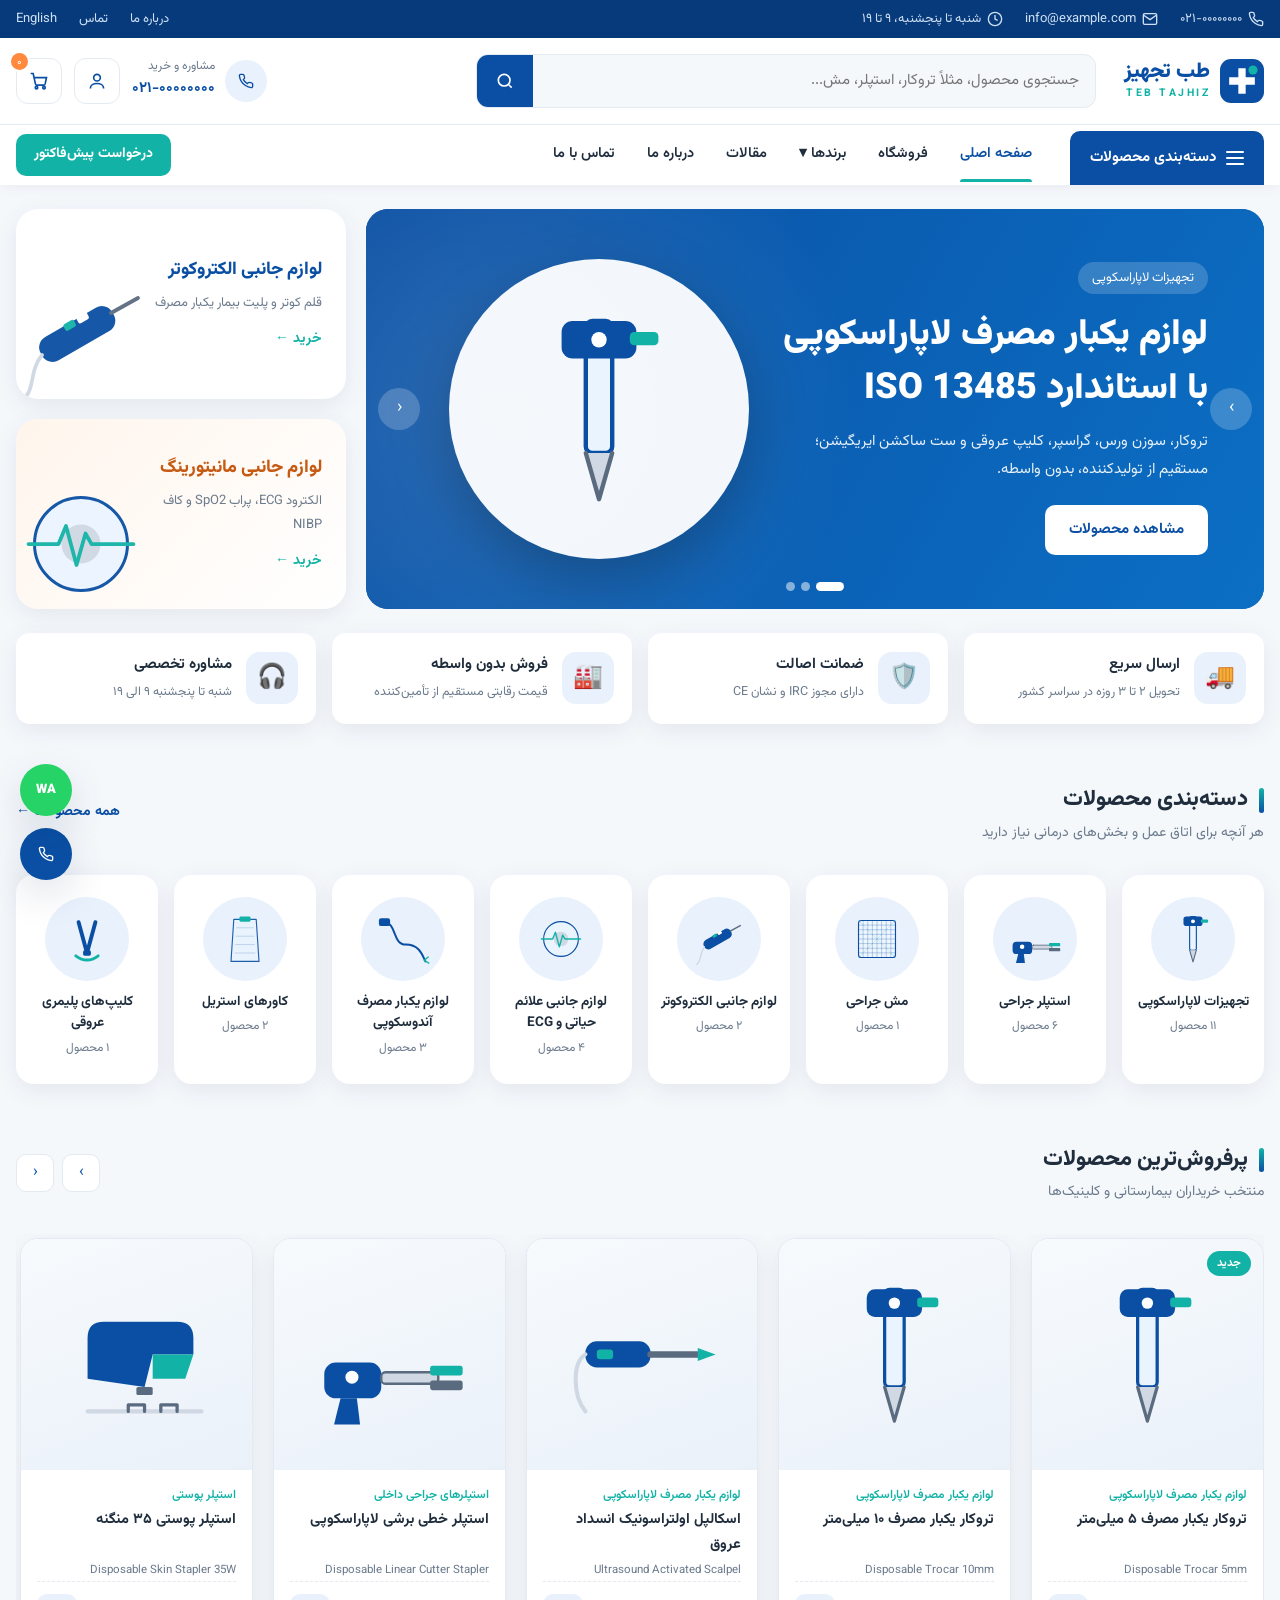
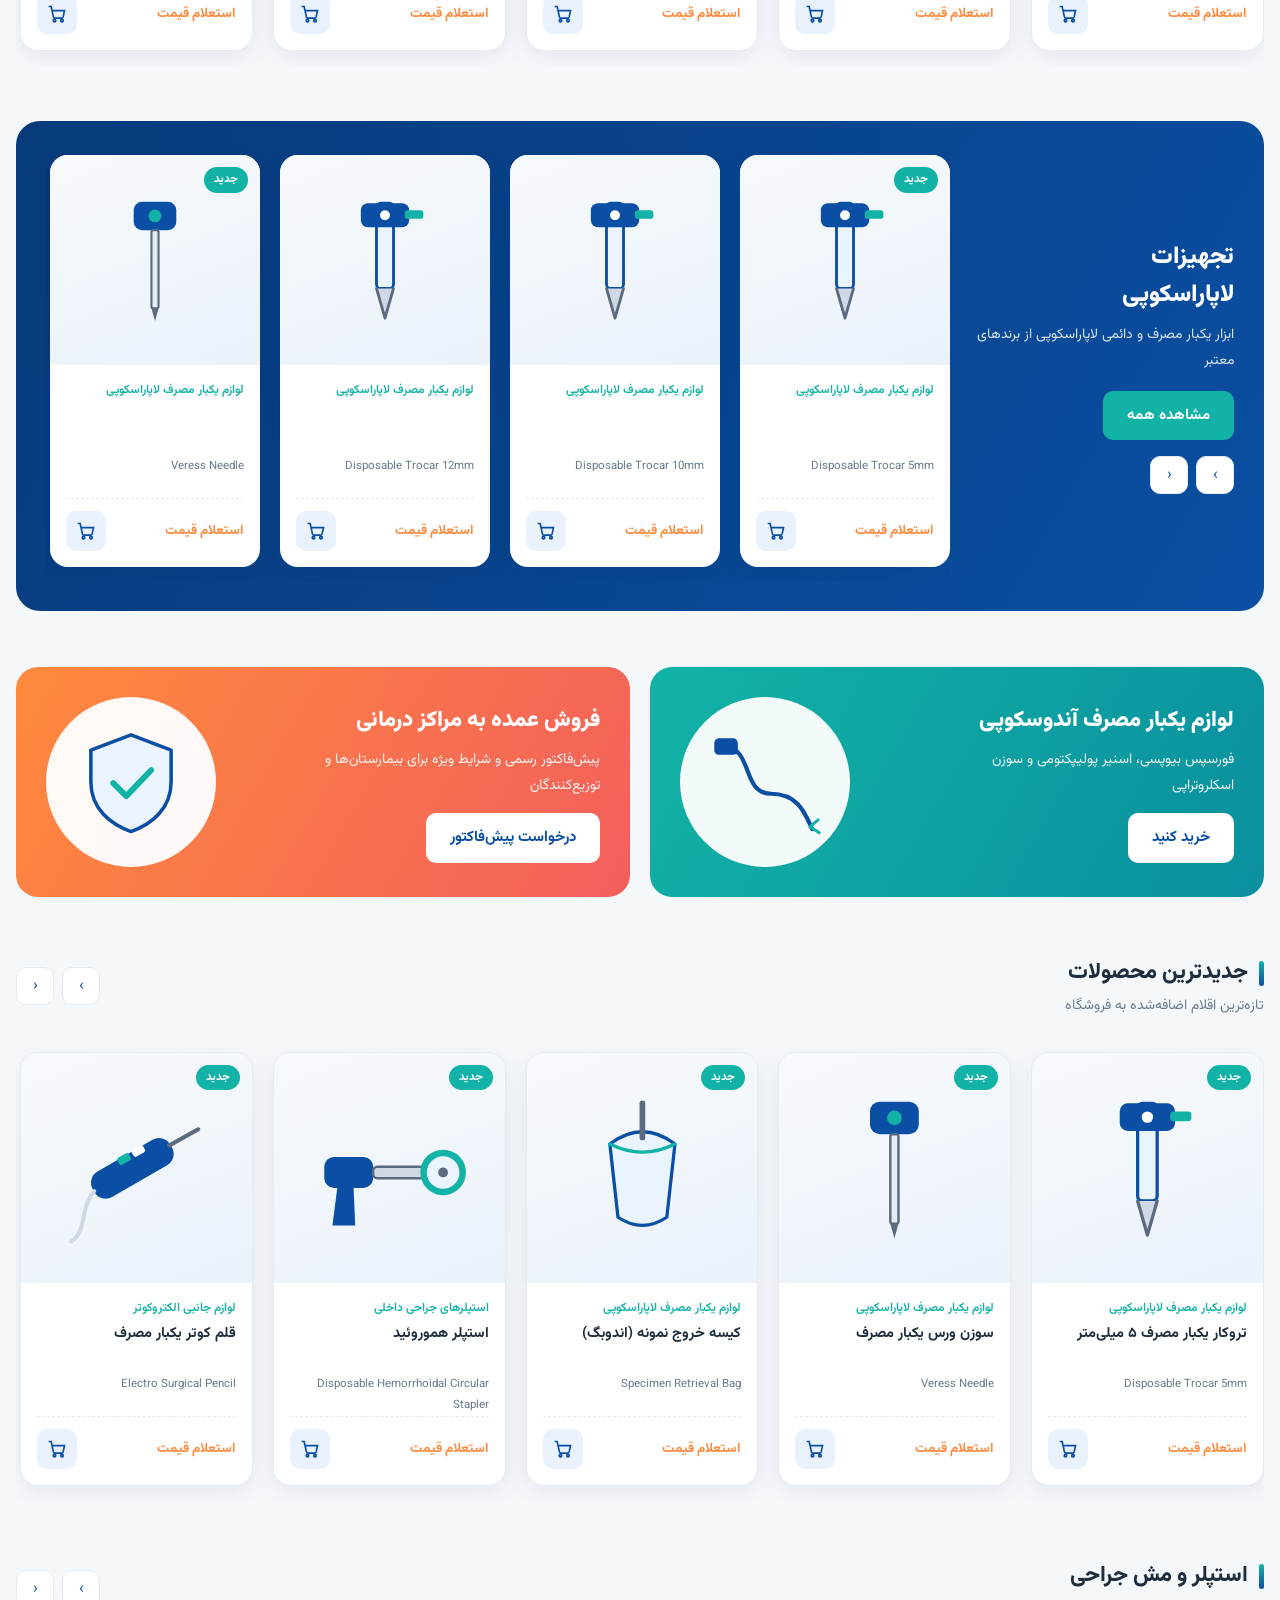
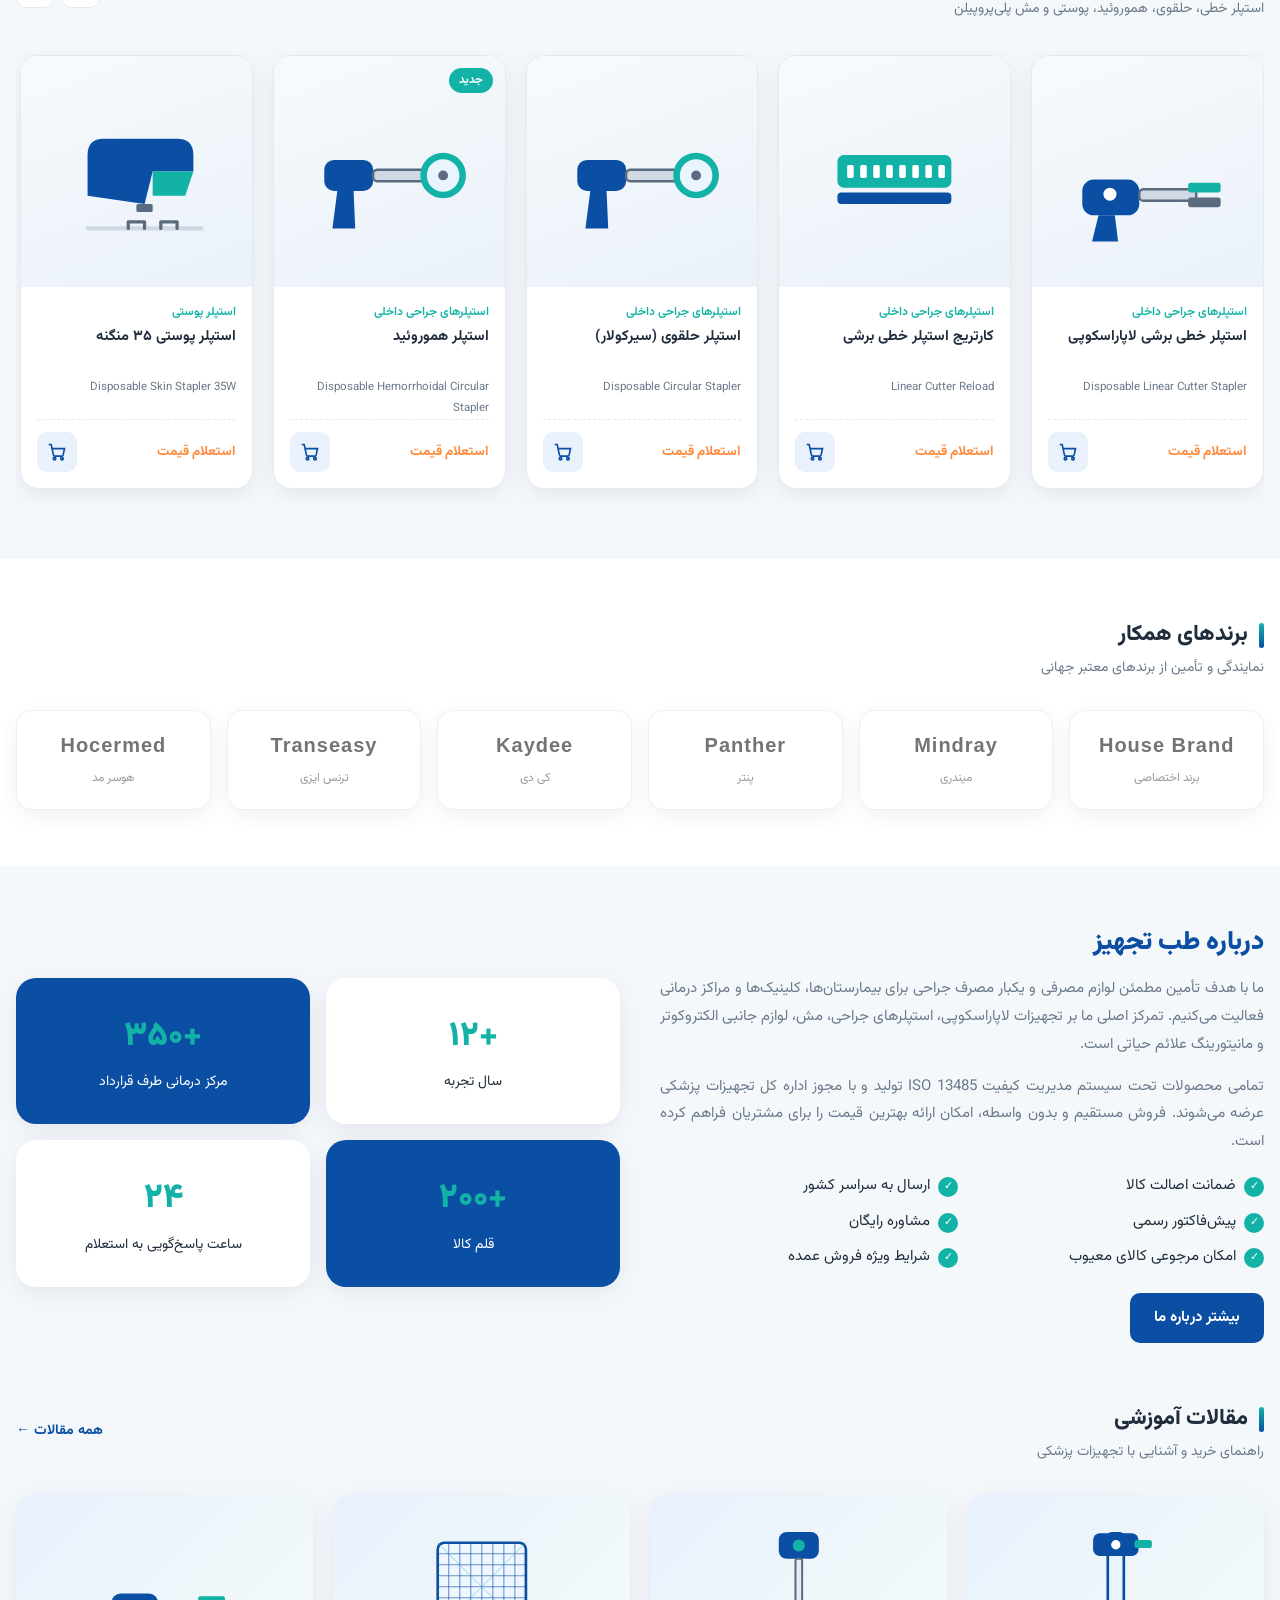
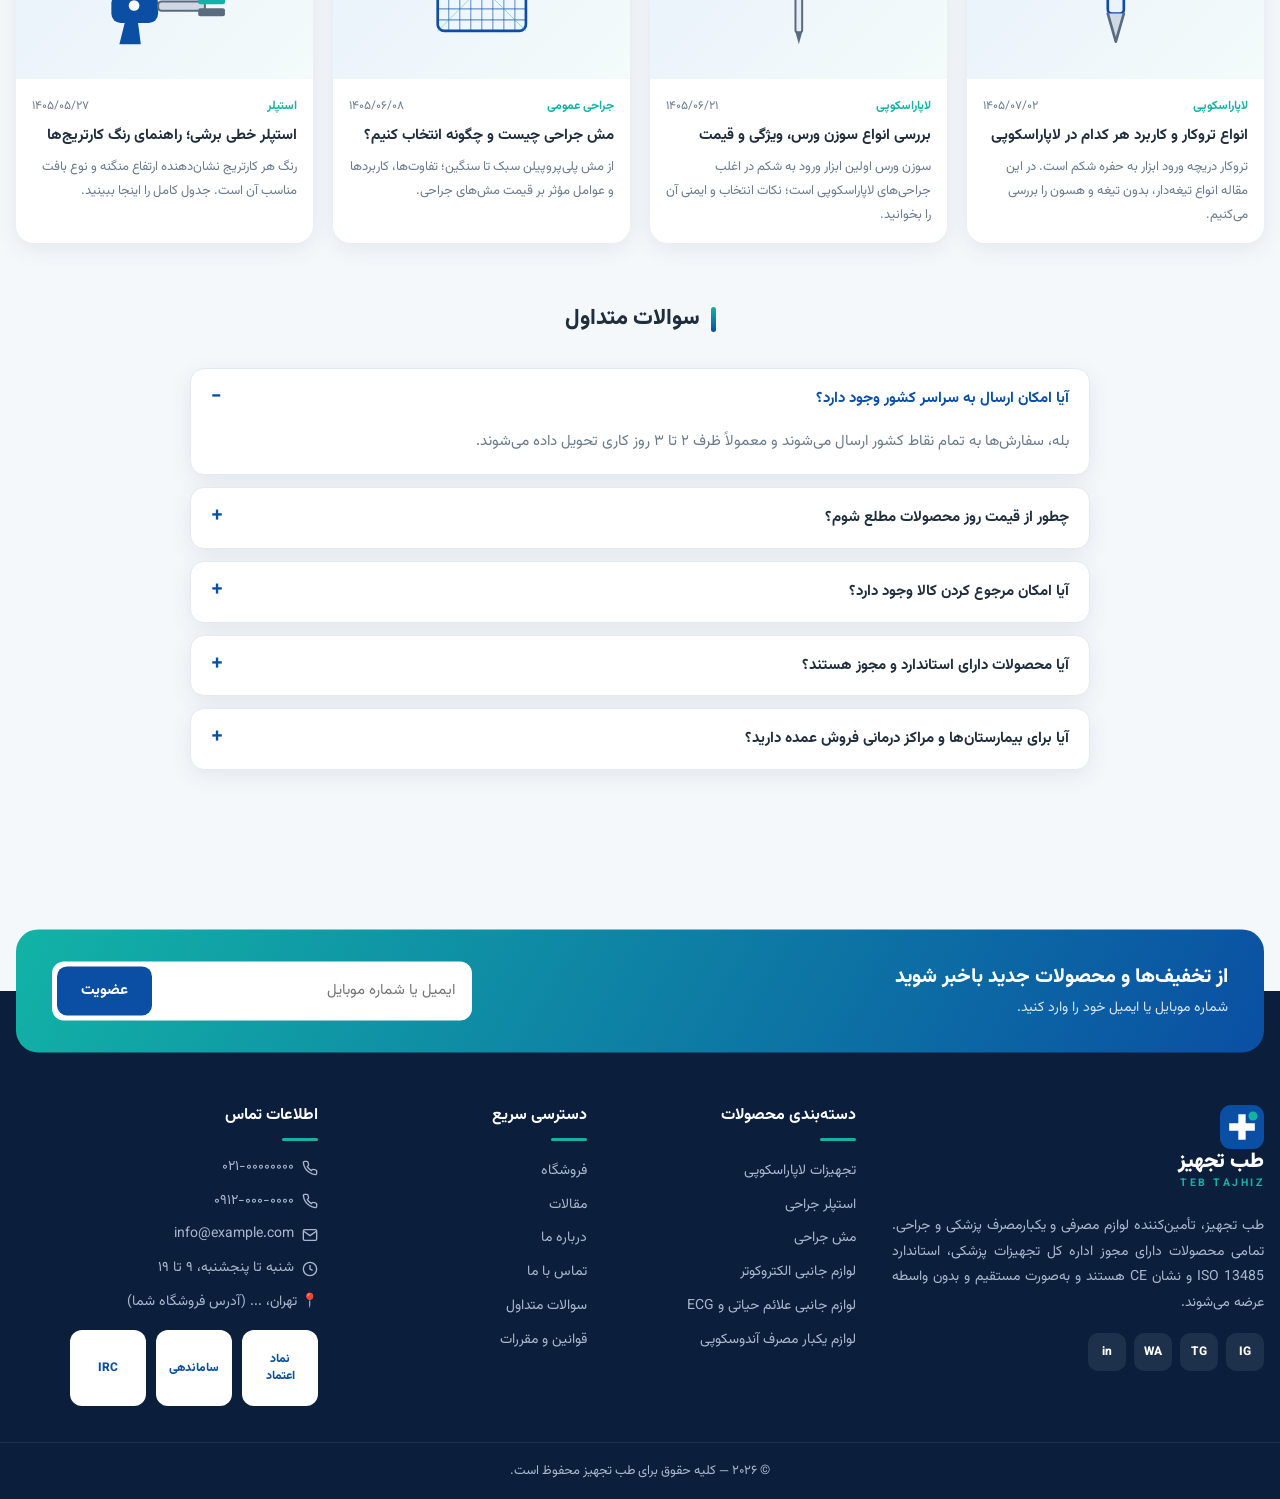
==== medical-shop/index.html @ 53693851 "Add static medical consumables shop site (RTL, Persian) with zip export Co-Authored-By: Claude Opus " ====
<!doctype html>
<html lang="fa" dir="rtl">
<head>
<meta charset="utf-8">
<meta name="viewport" content="width=device-width, initial-scale=1">
<title>{name} | فروش لوازم مصرفی و یکبار مصرف پزشکی</title>
<meta name="description" content="فروش لوازم مصرفی و یکبار مصرف پزشکی، تجهیزات لاپاراسکوپی، استپلر جراحی، مش و لوازم جانبی الکتروکوتر">
<link rel="preconnect" href="https://fonts.googleapis.com"><link rel="preconnect" href="https://fonts.gstatic.com" crossorigin>
<link href="https://fonts.googleapis.com/css2?family=Vazirmatn:wght@300;400;600;700;800;900&display=swap" rel="stylesheet">
<link rel="stylesheet" href="assets/css/style.css">
<script src="data/site.js"></script><script src="data/products.js"></script>
<script src="assets/js/icons.js"></script><script src="assets/js/app.js"></script>
</head>
<body>
<div id="site-header"></div>
<main>
<!-- Hero -->
<section class="hero"><div class="container">
  <div class="hero-grid">
    <div class="slider">
      <div class="slide s1"><div><span class="tag">تجهیزات لاپاراسکوپی</span><h2>لوازم یکبار مصرف لاپاراسکوپی<br>با استاندارد ISO 13485</h2><p>تروکار، سوزن ورس، گراسپر، کلیپ عروقی و ست ساکشن ایریگیشن؛ مستقیم از تولیدکننده، بدون واسطه.</p><a class="btn white" href="shop.html?cat=laparoscopy">مشاهده محصولات</a></div><div class="slide-art" data-icon="trocar"></div></div>
      <div class="slide s2"><div><span class="tag">استپلرهای جراحی</span><h2>انواع استپلر خطی برشی،<br>حلقوی، هموروئید و پوستی</h2><p>کارتریج در تمام رنگ‌ها و ارتفاع منگنه، با ضمانت اصالت کالا و ارسال سریع.</p><a class="btn white" href="shop.html?cat=stapler">خرید استپلر</a></div><div class="slide-art" data-icon="stapler"></div></div>
      <div class="slide s3"><div><span class="tag">مش جراحی</span><h2>مش پلی‌پروپیلن جهت<br>ترمیم انواع فتق</h2><p>مش مونوفیلامان ماکروپور در سایزهای متنوع؛ برای بیمارستان‌ها شرایط فروش ویژه داریم.</p><a class="btn white" href="shop.html?cat=mesh">مشاهده مش‌ها</a></div><div class="slide-art" data-icon="mesh"></div></div>
      <button class="s-prev" aria-label="قبلی">›</button><button class="s-next" aria-label="بعدی">‹</button><div class="dots"></div>
    </div>
    <div class="hero-side">
      <a class="mini-banner" href="shop.html?cat=electrocautery"><h3>لوازم جانبی الکتروکوتر</h3><p>قلم کوتر و پلیت بیمار یکبار مصرف</p><span class="lnk">خرید ←</span><span class="art" data-icon="pencil"></span></a>
      <a class="mini-banner b2" href="shop.html?cat=monitoring"><h3>لوازم جانبی مانیتورینگ</h3><p>الکترود ECG، پراب SpO2 و کاف NIBP</p><span class="lnk">خرید ←</span><span class="art" data-icon="ecg"></span></a>
    </div>
  </div>
  <div class="features">
    <div class="feat"><span class="fi">🚚</span><div><b>ارسال سریع</b><span>تحویل ۲ تا ۳ روزه در سراسر کشور</span></div></div>
    <div class="feat"><span class="fi">🛡️</span><div><b>ضمانت اصالت</b><span>دارای مجوز IRC و نشان CE</span></div></div>
    <div class="feat"><span class="fi">🏭</span><div><b>فروش بدون واسطه</b><span>قیمت رقابتی مستقیم از تأمین‌کننده</span></div></div>
    <div class="feat"><span class="fi">🎧</span><div><b>مشاوره تخصصی</b><span>شنبه تا پنجشنبه ۹ الی ۱۹</span></div></div>
  </div>
</div></section>

<!-- Categories -->
<section class="sec"><div class="container">
  <div class="sec-head"><div><h2>دسته‌بندی محصولات</h2><p>هر آنچه برای اتاق عمل و بخش‌های درمانی نیاز دارید</p></div><a class="more" href="shop.html">همه محصولات ←</a></div>
  <div class="cats" id="cats"></div>
</div></section>

<!-- Best sellers carousel -->
<section class="sec" style="padding-top:0"><div class="container carousel">
  <div class="sec-head"><div><h2>پرفروش‌ترین محصولات</h2><p>منتخب خریداران بیمارستانی و کلینیک‌ها</p></div><div class="c-nav"><button class="c-prev">›</button><button class="c-next">‹</button></div></div>
  <div class="track" id="best"></div>
</div></section>

<!-- Laparoscopy band -->
<section class="sec" style="padding-top:0"><div class="container">
  <div class="band carousel">
    <div class="band-intro"><h2>تجهیزات<br>لاپاراسکوپی</h2><p>ابزار یکبار مصرف و دائمی لاپاراسکوپی از برندهای معتبر</p><a class="btn accent" href="shop.html?cat=laparoscopy">مشاهده همه</a>
      <div class="c-nav" style="margin-top:16px"><button class="c-prev">›</button><button class="c-next">‹</button></div></div>
    <div class="track" id="lap"></div>
  </div>
</div></section>

<!-- Wide banners -->
<section class="sec" style="padding-top:0"><div class="container banners">
  <a class="wide w1" href="shop.html?cat=endoscopy"><div><h3>لوازم یکبار مصرف آندوسکوپی</h3><p>فورسپس بیوپسی، اسنیر پولیپکتومی و سوزن اسکلروتراپی</p><span class="btn white">خرید کنید</span></div><span class="art" data-icon="endo"></span></a>
  <a class="wide w2" href="contact.html"><div><h3>فروش عمده به مراکز درمانی</h3><p>پیش‌فاکتور رسمی و شرایط ویژه برای بیمارستان‌ها و توزیع‌کنندگان</p><span class="btn white">درخواست پیش‌فاکتور</span></div><span class="art" data-icon="shield"></span></a>
</div></section>

<!-- New products -->
<section class="sec" style="padding-top:0"><div class="container carousel">
  <div class="sec-head"><div><h2>جدیدترین محصولات</h2><p>تازه‌ترین اقلام اضافه‌شده به فروشگاه</p></div><div class="c-nav"><button class="c-prev">›</button><button class="c-next">‹</button></div></div>
  <div class="track" id="new"></div>
</div></section>

<!-- Stapler + mesh -->
<section class="sec" style="padding-top:0"><div class="container carousel">
  <div class="sec-head"><div><h2>استپلر و مش جراحی</h2><p>استپلر خطی، حلقوی، هموروئید، پوستی و مش پلی‌پروپیلن</p></div><div class="c-nav"><button class="c-prev">›</button><button class="c-next">‹</button></div></div>
  <div class="track" id="stap"></div>
</div></section>

<!-- Brands -->
<section class="sec" style="background:#fff"><div class="container">
  <div class="sec-head"><div><h2>برندهای همکار</h2><p>نمایندگی و تأمین از برندهای معتبر جهانی</p></div></div>
  <div class="brands" id="brands"></div>
</div></section>

<!-- About -->
<section class="sec"><div class="container about-sec">
  <div>
    <h2 id="about-title"></h2>
    <p>ما با هدف تأمین مطمئن لوازم مصرفی و یکبار مصرف جراحی برای بیمارستان‌ها، کلینیک‌ها و مراکز درمانی فعالیت می‌کنیم. تمرکز اصلی ما بر تجهیزات لاپاراسکوپی، استپلرهای جراحی، مش، لوازم جانبی الکتروکوتر و مانیتورینگ علائم حیاتی است.</p>
    <p>تمامی محصولات تحت سیستم مدیریت کیفیت ISO 13485 تولید و با مجوز اداره کل تجهیزات پزشکی عرضه می‌شوند. فروش مستقیم و بدون واسطه، امکان ارائه بهترین قیمت را برای مشتریان فراهم کرده است.</p>
    <ul class="checks"><li>ضمانت اصالت کالا</li><li>ارسال به سراسر کشور</li><li>پیش‌فاکتور رسمی</li><li>مشاوره رایگان</li><li>امکان مرجوعی کالای معیوب</li><li>شرایط ویژه فروش عمده</li></ul>
    <a class="btn" href="about.html">بیشتر درباره ما</a>
  </div>
  <div class="stats">
    <div class="stat"><b>+۱۲</b><span>سال تجربه</span></div>
    <div class="stat"><b>+۳۵۰</b><span>مرکز درمانی طرف قرارداد</span></div>
    <div class="stat"><b>+۲۰۰</b><span>قلم کالا</span></div>
    <div class="stat"><b>۲۴</b><span>ساعت پاسخ‌گویی به استعلام</span></div>
  </div>
</div></section>

<!-- Blog -->
<section class="sec" style="padding-top:0"><div class="container">
  <div class="sec-head"><div><h2>مقالات آموزشی</h2><p>راهنمای خرید و آشنایی با تجهیزات پزشکی</p></div><a class="more" href="blog.html">همه مقالات ←</a></div>
  <div class="posts" id="posts"></div>
</div></section>

<!-- FAQ -->
<section class="sec" id="faq" style="padding-top:0"><div class="container">
  <div class="sec-head" style="justify-content:center"><h2>سوالات متداول</h2></div>
  <div class="faq" id="faq-list"></div>
</div></section>
</main>
<div id="site-footer"></div>
<script>
  $$("[data-icon]").forEach(el => el.innerHTML = icon(el.dataset.icon));
  $("#cats").innerHTML = CATEGORIES.map(c => `<a class="cat" href="shop.html?cat=${c.id}"><div class="ci">${icon(c.icon)}</div><b>${c.title}</b><small>${fa(PRODUCTS.filter(p => p.parent === c.id).length)} محصول</small></a>`).join("");
  $("#best").innerHTML = PRODUCTS.filter(p => p.best).map(card).join("");
  $("#lap").innerHTML = PRODUCTS.filter(p => p.parent === "laparoscopy").map(card).join("");
  $("#new").innerHTML = PRODUCTS.filter(p => p.isNew).concat(PRODUCTS.slice(-4)).map(card).join("");
  $("#stap").innerHTML = PRODUCTS.filter(p => p.parent === "stapler" || p.parent === "mesh").map(card).join("");
  $("#brands").innerHTML = BRANDS.map(b => `<a class="brand" href="shop.html?brand=${b.id}"><div><b>${b.en}</b><small>${b.title}</small></div></a>`).join("");
  $("#posts").innerHTML = POSTS.map(p => `<a class="post" href="blog.html#post-${p.id}"><div class="pi">${icon(p.icon)}</div><div class="post-b"><div class="meta"><span>${p.cat}</span><span>${p.date}</span></div><h3>${p.title}</h3><p>${p.excerpt}</p></div></a>`).join("");
  $("#faq-list").innerHTML = FAQ.map((f, i) => `<details ${i ? "" : "open"}><summary>${f.q}</summary><p>${f.a}</p></details>`).join("");
  $("#about-title").textContent = `درباره ${SITE.name}`;
</script>
</body>
</html>
---- medical-shop/assets/css/style.css ----
/* ======================  رنگ‌ها و متغیرها — برای تغییر تم فقط اینجا را عوض کنید  ====================== */
:root{
  --primary:#0a4fa3;        /* آبی پزشکی */
  --primary-dark:#073a7a;
  --primary-light:#e8f1fc;
  --accent:#12b3a6;         /* فیروزه‌ای */
  --accent-dark:#0d8f85;
  --orange:#ff8a3d;
  --text:#1f2d3d;
  --muted:#6b7a8c;
  --line:#e4eaf1;
  --bg:#f5f8fb;
  --white:#fff;
  --radius:14px;
  --shadow:0 6px 24px rgba(16,42,82,.08);
  --shadow-lg:0 14px 40px rgba(16,42,82,.14);
  --font:"Vazirmatn",Tahoma,sans-serif;
}
*{box-sizing:border-box;margin:0;padding:0}
html{scroll-behavior:smooth}
body{font-family:var(--font);color:var(--text);background:var(--bg);direction:rtl;line-height:1.85;font-size:15px;overflow-x:hidden}
a{color:inherit;text-decoration:none;transition:.2s}
img,svg{max-width:100%;display:block}
button,input,select,textarea{font:inherit;color:inherit}
.container{width:min(1280px,100% - 32px);margin-inline:auto}
.btn{display:inline-flex;align-items:center;gap:8px;background:var(--primary);color:#fff;border:0;border-radius:10px;padding:11px 24px;font-weight:700;cursor:pointer;transition:.2s}
.btn:hover{background:var(--primary-dark);transform:translateY(-1px)}
.btn.accent{background:var(--accent)}.btn.accent:hover{background:var(--accent-dark)}
.btn.ghost{background:transparent;border:2px solid currentColor;color:var(--primary)}
.btn.white{background:#fff;color:var(--primary)}
.sec{padding:56px 0}
.sec-head{display:flex;align-items:center;justify-content:space-between;gap:16px;margin-bottom:28px}
.sec-head h2{font-size:22px;font-weight:800;position:relative;padding-right:16px}
.sec-head h2:before{content:"";position:absolute;right:0;top:8px;bottom:8px;width:5px;border-radius:4px;background:linear-gradient(var(--accent),var(--primary))}
.sec-head p{color:var(--muted);font-size:14px}
.sec-head .more{color:var(--primary);font-weight:700;font-size:14px;white-space:nowrap}

/* ---------- Topbar ---------- */
.topbar{background:var(--primary-dark);color:#cfe0f5;font-size:13px}
.topbar .container{display:flex;justify-content:space-between;align-items:center;min-height:38px;gap:12px}
.tb-info,.tb-links{display:flex;gap:22px;align-items:center}
.tb-info span{display:flex;align-items:center;gap:6px}
.tb-links a:hover{color:#fff}

/* ---------- Header ---------- */
.site-header{background:#fff;position:sticky;top:0;z-index:50;box-shadow:0 2px 12px rgba(16,42,82,.06)}
.hdr{display:flex;align-items:center;gap:28px;padding:16px 0}
.logo{display:flex;align-items:center;gap:10px;flex-shrink:0}
.logo b{display:block;font-size:21px;font-weight:900;color:var(--primary);line-height:1.2}
.logo small{display:block;font-size:10.5px;letter-spacing:2.5px;color:var(--accent);font-weight:700;direction:ltr;text-align:right}
.logo.light b{color:#fff}
.search{flex:1;display:flex;background:var(--bg);border:1.5px solid var(--line);border-radius:12px;overflow:hidden;max-width:620px;transition:.2s}
.search:focus-within{border-color:var(--primary);background:#fff}
.search input{flex:1;border:0;background:none;padding:12px 16px;outline:0;min-width:0}
.search button{border:0;background:var(--primary);color:#fff;padding:0 18px;cursor:pointer}
.hdr-actions{display:flex;align-items:center;gap:12px;margin-right:auto}
.hdr-call{display:flex;align-items:center;gap:10px}
.hdr-call .ic{width:42px;height:42px;border-radius:50%;display:grid;place-items:center;background:var(--primary-light);color:var(--primary)}
.hdr-call small{display:block;color:var(--muted);font-size:12px;line-height:1.3}
.hdr-call b{display:block;direction:ltr;text-align:right;color:var(--primary);font-size:15px}
.hdr-btn{position:relative;width:46px;height:46px;border:1.5px solid var(--line);border-radius:12px;display:grid;place-items:center;color:var(--primary)}
.hdr-btn:hover{border-color:var(--primary);background:var(--primary-light)}
.cart-count{position:absolute;top:-8px;left:-8px;background:var(--orange);color:#fff;font-style:normal;font-size:11px;min-width:21px;height:21px;border-radius:11px;display:grid;place-items:center;border:2px solid #fff}
.burger{display:none;background:none;border:0;cursor:pointer;flex-direction:column;gap:5px;padding:6px}
.burger span{width:24px;height:2.5px;background:var(--primary);border-radius:2px}

/* Nav + mega menu */
.main-nav{border-top:1px solid var(--line)}
.nav-inner{display:flex;align-items:center;gap:24px}
.cat-menu{position:relative}
.cat-btn{display:flex;align-items:center;gap:10px;background:var(--primary);color:#fff;border:0;padding:13px 20px;font-weight:700;cursor:pointer;border-radius:10px 10px 0 0;margin-top:6px}
.bars,.bars:before,.bars:after{display:block;width:18px;height:2px;background:#fff;border-radius:2px;position:relative}
.bars:before,.bars:after{content:"";position:absolute}.bars:before{top:-6px}.bars:after{top:6px}
.mega{position:absolute;top:100%;right:0;width:min(1000px,92vw);background:#fff;box-shadow:var(--shadow-lg);border-radius:0 0 var(--radius) var(--radius);padding:24px;display:grid;grid-template-columns:repeat(4,1fr);gap:20px;opacity:0;visibility:hidden;transform:translateY(8px);transition:.25s;z-index:60}
.cat-menu:hover .mega{opacity:1;visibility:visible;transform:none}
.mega-col a{display:block;font-size:13.5px;color:var(--muted);padding:3px 0}
.mega-col a:hover{color:var(--primary);padding-right:4px}
.mega-col a.mega-title{display:flex;align-items:center;gap:8px;font-weight:800;color:var(--text);font-size:14.5px;margin-bottom:6px;border-bottom:1px dashed var(--line);padding-bottom:8px}
.mi{width:30px;height:30px;background:var(--primary-light);border-radius:8px;padding:3px;flex-shrink:0}
.main-nav ul{list-style:none;display:flex;gap:4px}
.main-nav li>a{display:block;padding:14px 14px;font-weight:600;font-size:14.5px;position:relative}
.main-nav li>a:hover,.main-nav li>a.active{color:var(--primary)}
.main-nav li>a.active:after{content:"";position:absolute;bottom:0;right:14px;left:14px;height:3px;border-radius:3px 3px 0 0;background:var(--accent)}
.has-drop{position:relative}
.drop{position:absolute;top:100%;right:0;background:#fff;min-width:190px;box-shadow:var(--shadow-lg);border-radius:12px;padding:8px;opacity:0;visibility:hidden;transition:.2s;z-index:60}
.has-drop:hover .drop{opacity:1;visibility:visible}
.drop a{display:block;padding:7px 12px;border-radius:8px;font-size:14px}.drop a:hover{background:var(--primary-light);color:var(--primary)}
.nav-cta{margin-right:auto;background:var(--accent);color:#fff;padding:8px 18px;border-radius:10px;font-weight:700;font-size:14px}
.nav-cta:hover{background:var(--accent-dark)}

/* Mobile nav */
.mnav{position:fixed;inset:0;z-index:100;visibility:hidden}
.mnav-in{position:absolute;top:0;right:0;bottom:0;width:290px;background:#fff;transform:translateX(100%);transition:.3s;overflow:auto;padding:16px;z-index:2}
.mnav-bg{position:absolute;inset:0;background:rgba(5,20,45,.5);opacity:0;transition:.3s}
.nav-open .mnav{visibility:visible}.nav-open .mnav-in{transform:none}.nav-open .mnav-bg{opacity:1}
.mnav-head{display:flex;align-items:center;gap:10px;margin-bottom:12px;padding-bottom:12px;border-bottom:1px solid var(--line)}
.mnav-head b{color:var(--primary);font-size:18px}.mnav-head button{margin-right:auto;border:0;background:var(--bg);width:34px;height:34px;border-radius:8px;cursor:pointer}
.mnav a{display:block;padding:10px 6px;border-bottom:1px solid var(--line);font-weight:600}
.mnav-sep{margin-top:14px;color:var(--accent);font-weight:800;font-size:13px}

/* ---------- Hero slider ---------- */
.hero{padding:24px 0 0}
.hero-grid{display:grid;grid-template-columns:1fr 330px;gap:20px}
.slider{position:relative;border-radius:22px;overflow:hidden;min-height:400px;background:var(--primary)}
.slide{position:absolute;inset:0;display:grid;grid-template-columns:1.1fr .9fr;align-items:center;padding:40px 56px;opacity:0;visibility:hidden;transition:opacity .7s;color:#fff}
.slide.on{opacity:1;visibility:visible}
.slide.s1{background:radial-gradient(circle at 15% 50%,rgba(255,255,255,.14),transparent 45%),linear-gradient(120deg,#0a4fa3,#0b6fc4)}
.slide.s2{background:radial-gradient(circle at 15% 50%,rgba(255,255,255,.18),transparent 45%),linear-gradient(120deg,#0d8f85,#12b3a6)}
.slide.s3{background:radial-gradient(circle at 15% 50%,rgba(255,255,255,.14),transparent 45%),linear-gradient(120deg,#16305e,#2b5aa8)}
.slide .tag{display:inline-block;background:rgba(255,255,255,.18);padding:4px 14px;border-radius:30px;font-size:13px;margin-bottom:14px;backdrop-filter:blur(4px)}
.slide h2{font-size:clamp(24px,3vw,36px);font-weight:900;line-height:1.5;margin-bottom:12px}
.slide p{opacity:.9;margin-bottom:22px;max-width:460px}
.slide-art{width:min(300px,100%);margin-inline:auto;background:rgba(255,255,255,.95);border-radius:50%;padding:40px;box-shadow:0 20px 60px rgba(0,0,0,.25);animation:float 5s ease-in-out infinite}
@keyframes float{50%{transform:translateY(-10px)}}
.s-prev,.s-next{position:absolute;top:50%;transform:translateY(-50%);width:42px;height:42px;border-radius:50%;border:0;background:rgba(255,255,255,.2);color:#fff;cursor:pointer;font-size:18px;z-index:3}
.s-prev{right:12px}.s-next{left:12px}.s-prev:hover,.s-next:hover{background:rgba(255,255,255,.35)}
.dots{position:absolute;bottom:18px;left:50%;transform:translateX(-50%);display:flex;gap:6px;z-index:3}
.dots button{width:9px;height:9px;border-radius:9px;border:0;background:rgba(255,255,255,.5);cursor:pointer;transition:.3s}
.dots button.on{width:28px;background:#fff}
.hero-side{display:grid;gap:20px}
.mini-banner{border-radius:22px;padding:24px;display:flex;flex-direction:column;justify-content:center;position:relative;overflow:hidden;min-height:190px;background:#fff;box-shadow:var(--shadow)}
.mini-banner h3{font-size:18px;font-weight:800;color:var(--primary);max-width:60%}
.mini-banner p{font-size:13px;color:var(--muted);max-width:60%;margin:4px 0 12px}
.mini-banner .art{position:absolute;left:-10px;bottom:-10px;width:150px;opacity:.95}
.mini-banner .lnk{font-weight:700;color:var(--accent);font-size:14px}
.mini-banner.b2{background:linear-gradient(135deg,#fff5ec,#fff)}
.mini-banner.b2 h3{color:#c75a12}

/* ---------- Features ---------- */
.features{display:grid;grid-template-columns:repeat(4,1fr);gap:16px;margin-top:24px}
.feat{background:#fff;border-radius:var(--radius);padding:18px;display:flex;gap:14px;align-items:center;box-shadow:var(--shadow)}
.feat .fi{width:52px;height:52px;border-radius:14px;background:var(--primary-light);display:grid;place-items:center;font-size:24px;flex-shrink:0}
.feat b{display:block;font-size:15px}.feat span{font-size:12.5px;color:var(--muted)}

/* ---------- Categories ---------- */
.cats{display:grid;grid-template-columns:repeat(8,1fr);gap:16px}
.cat{background:#fff;border-radius:18px;padding:20px 10px;text-align:center;box-shadow:var(--shadow);transition:.25s;border:2px solid transparent}
.cat:hover{transform:translateY(-6px);border-color:var(--primary-light)}
.cat .ci{width:84px;height:84px;margin:0 auto 10px;background:var(--primary-light);border-radius:50%;padding:14px;transition:.3s}
.cat:hover .ci{background:#d7e8fb;transform:rotate(-6deg)}
.cat b{display:block;font-size:13.5px;line-height:1.6}
.cat small{color:var(--muted);font-size:12px}

/* ---------- Product card ---------- */
.grid{display:grid;grid-template-columns:repeat(auto-fill,minmax(230px,1fr));gap:20px}
.p-card{background:#fff;border-radius:18px;overflow:hidden;position:relative;box-shadow:var(--shadow);transition:.25s;display:flex;flex-direction:column;border:1px solid var(--line)}
.p-card:hover{box-shadow:var(--shadow-lg);transform:translateY(-4px)}
.p-img{display:block;aspect-ratio:1;background:linear-gradient(160deg,#f7fafd,#eaf1f9);padding:34px}
.p-img img{width:100%;height:100%;object-fit:contain}
.p-card:hover .p-img svg{transform:scale(1.06)}.p-img svg{transition:.4s}
.badge{position:absolute;top:12px;right:12px;font-size:11.5px;font-weight:700;padding:2px 10px;border-radius:20px;z-index:2;color:#fff}
.badge.new{background:var(--accent)}.badge.out{background:#e04848;right:auto;left:12px}
.p-body{padding:14px 16px 16px;display:flex;flex-direction:column;flex:1}
.p-cat{font-size:12px;color:var(--accent);font-weight:600}
.p-body h3{font-size:14.5px;font-weight:700;line-height:1.7;margin:2px 0;min-height:50px}
.p-body h3 a:hover{color:var(--primary)}
.p-en{font-size:11.5px;color:var(--muted);direction:ltr;text-align:right}
.p-foot{display:flex;align-items:center;justify-content:space-between;margin-top:auto;padding-top:12px;border-top:1px dashed var(--line)}
.price b{color:var(--primary);font-size:15px}.price del{display:block;color:var(--muted);font-size:12px}
.inquiry{color:var(--orange);font-weight:700;font-size:13.5px}
.btn-icon{width:40px;height:40px;border-radius:10px;border:0;background:var(--primary-light);color:var(--primary);cursor:pointer;display:grid;place-items:center;transition:.2s}
.btn-icon:hover{background:var(--primary);color:#fff}.btn-icon:disabled{opacity:.4;cursor:not-allowed}

/* carousel */
.carousel{position:relative}
.track{display:grid;grid-auto-flow:column;grid-auto-columns:calc((100% - 80px)/5);gap:20px;overflow-x:auto;scroll-snap-type:x mandatory;scrollbar-width:none;padding:4px 2px 14px}
.track::-webkit-scrollbar{display:none}.track>*{scroll-snap-align:start}
.c-nav{display:flex;gap:8px}
.c-nav button{width:38px;height:38px;border-radius:10px;border:1.5px solid var(--line);background:#fff;cursor:pointer;color:var(--primary);font-size:16px}
.c-nav button:hover{background:var(--primary);color:#fff;border-color:var(--primary)}

/* Special offer band */
.band{background:linear-gradient(120deg,var(--primary-dark),var(--primary));border-radius:24px;padding:30px;display:grid;grid-template-columns:260px 1fr;gap:24px;align-items:center;color:#fff}
.band-intro h2{font-size:24px;font-weight:900;line-height:1.6}.band-intro p{opacity:.85;font-size:14px;margin:8px 0 16px}
.band .track{grid-auto-columns:calc((100% - 60px)/4)}
.band .p-card{border:0}

/* Wide banners */
.banners{display:grid;grid-template-columns:1fr 1fr;gap:20px}
.wide{border-radius:22px;padding:30px;display:flex;align-items:center;justify-content:space-between;min-height:200px;overflow:hidden;position:relative;color:#fff}
.wide.w1{background:linear-gradient(120deg,#12b3a6,#0a8f9e)}.wide.w2{background:linear-gradient(120deg,#ff8a3d,#f25f5c)}
.wide h3{font-size:22px;font-weight:900}.wide p{opacity:.92;font-size:14px;margin:6px 0 14px;max-width:300px}
.wide .art{width:170px;background:rgba(255,255,255,.95);border-radius:50%;padding:26px;flex-shrink:0}

/* Brands */
.brands{display:grid;grid-template-columns:repeat(6,1fr);gap:16px}
.brand{background:#fff;border-radius:16px;height:100px;display:grid;place-items:center;text-align:center;box-shadow:var(--shadow);filter:grayscale(1);opacity:.75;transition:.3s;border:1px solid var(--line)}
.brand:hover{filter:none;opacity:1;transform:translateY(-3px)}
.brand b{display:block;font-family:Arial,sans-serif;font-size:20px;font-weight:900;letter-spacing:1px;color:var(--primary)}
.brand small{color:var(--muted);font-size:12px}

/* About + stats */
.about-sec{display:grid;grid-template-columns:1fr 1fr;gap:40px;align-items:center}
.about-sec h2{font-size:26px;font-weight:900;color:var(--primary);margin-bottom:12px;line-height:1.6}
.about-sec p{color:var(--muted);margin-bottom:14px;text-align:justify}
.checks{list-style:none;display:grid;grid-template-columns:1fr 1fr;gap:8px;margin:16px 0 22px}
.checks li:before{content:"✓";display:inline-grid;place-items:center;width:20px;height:20px;border-radius:50%;background:var(--accent);color:#fff;font-size:11px;margin-left:8px}
.stats{display:grid;grid-template-columns:1fr 1fr;gap:16px}
.stat{background:#fff;border-radius:20px;padding:28px;text-align:center;box-shadow:var(--shadow)}
.stat:nth-child(2),.stat:nth-child(3){background:var(--primary);color:#fff}
.stat b{display:block;font-size:34px;font-weight:900;color:var(--accent)}
.stat span{font-size:14px}

/* Blog */
.posts{display:grid;grid-template-columns:repeat(4,1fr);gap:20px}
.post{background:#fff;border-radius:18px;overflow:hidden;box-shadow:var(--shadow);transition:.25s}
.post:hover{transform:translateY(-4px);box-shadow:var(--shadow-lg)}
.post .pi{aspect-ratio:16/10;background:linear-gradient(135deg,var(--primary-light),#f4fbfa);padding:26px;display:grid;place-items:center}
.post .pi svg{height:100%}
.post-b{padding:16px}
.post-b .meta{display:flex;justify-content:space-between;font-size:12px;color:var(--muted);margin-bottom:6px}
.post-b .meta span:first-child{color:var(--accent);font-weight:700}
.post-b h3{font-size:15px;line-height:1.7;margin-bottom:6px}
.post-b p{font-size:13px;color:var(--muted)}

/* FAQ */
.faq{max-width:900px;margin:auto}
.faq details{background:#fff;border-radius:14px;margin-bottom:12px;box-shadow:var(--shadow);border:1px solid var(--line)}
.faq summary{cursor:pointer;padding:16px 20px;font-weight:700;list-style:none;display:flex;justify-content:space-between;gap:12px}
.faq summary::-webkit-details-marker{display:none}
.faq summary:after{content:"+";font-size:22px;color:var(--primary);line-height:1}
.faq details[open] summary:after{content:"−"}
.faq details[open] summary{color:var(--primary)}
.faq details p{padding:0 20px 18px;color:var(--muted)}

/* Newsletter + Footer */
.newsletter{margin-top:30px}
.nl{background:linear-gradient(120deg,var(--accent),var(--primary));border-radius:22px;padding:30px 36px;display:flex;align-items:center;justify-content:space-between;gap:20px;color:#fff;transform:translateY(50%);position:relative;z-index:2}
.nl h3{font-size:20px;font-weight:800}.nl p{opacity:.85;font-size:14px}
.nl form{display:flex;background:#fff;border-radius:12px;padding:5px;min-width:min(420px,100%)}
.nl input{flex:1;border:0;outline:0;padding:0 12px;min-width:0}
.site-footer{background:#0b1f3d;color:#a9b8cc;padding-top:110px;font-size:14px}
.f-grid{display:grid;grid-template-columns:1.6fr 1fr 1fr 1.3fr;gap:36px;padding-bottom:36px}
.f-about p{margin:16px 0;text-align:justify}
.site-footer h4{color:#fff;font-size:16px;margin-bottom:14px;position:relative;padding-bottom:10px}
.site-footer h4:after{content:"";position:absolute;right:0;bottom:0;width:36px;height:3px;border-radius:3px;background:var(--accent)}
.site-footer a:hover{color:#fff}
.f-grid>div>a{display:block;padding:4px 0}
.f-contact p{display:flex;gap:8px;align-items:center;margin-bottom:8px}
.social{display:flex;gap:8px}
.social a{width:38px;height:38px;border-radius:10px;background:rgba(255,255,255,.08);display:grid;place-items:center;font-weight:800;font-size:12px;color:#fff}
.social a:hover{background:var(--accent)}
.trust{display:flex;gap:10px;margin-top:14px}
.trust span{width:76px;height:76px;border-radius:12px;background:#fff;color:var(--primary);display:grid;place-items:center;text-align:center;font-size:12px;font-weight:800;line-height:1.4}
.copy{border-top:1px solid rgba(255,255,255,.08);padding:16px 0;text-align:center;font-size:13px}
.float-call,.float-wa,.to-top{position:fixed;left:20px;width:52px;height:52px;border-radius:50%;display:grid;place-items:center;color:#fff;z-index:40;box-shadow:var(--shadow-lg);border:0;cursor:pointer}
.float-call{bottom:20px;background:var(--primary);animation:pulse 2s infinite}
.float-wa{bottom:84px;background:#25d366;font-weight:900;font-size:13px}
.to-top{bottom:148px;background:#fff;color:var(--primary);width:44px;height:44px;left:24px;opacity:0;visibility:hidden;transition:.3s}
.to-top.show{opacity:1;visibility:visible}
@keyframes pulse{0%{box-shadow:0 0 0 0 rgba(10,79,163,.5)}70%{box-shadow:0 0 0 16px rgba(10,79,163,0)}}
#toast{position:fixed;bottom:24px;width:max-content;right:50%;transform:translate(50%,140%);background:#0b1f3d;color:#fff;padding:12px 20px;border-radius:12px;z-index:200;transition:.35s;display:flex;gap:10px;align-items:center;font-size:14px;box-shadow:var(--shadow-lg);max-width:calc(100% - 32px)}
#toast.show{transform:translate(50%,0)}#toast span{color:var(--accent);font-weight:900}#toast a{color:var(--accent);font-weight:700;white-space:nowrap}

/* ---------- Inner pages ---------- */
.page-head{background:linear-gradient(120deg,var(--primary-dark),var(--primary));color:#fff;padding:34px 0;margin-bottom:30px;position:relative;overflow:hidden}
.page-head:after{content:"";position:absolute;left:-60px;top:-60px;width:240px;height:240px;border-radius:50%;background:rgba(255,255,255,.07)}
.page-head h1{font-size:26px;font-weight:900}
.crumb{font-size:13px;opacity:.85}.crumb a:hover{text-decoration:underline}
.shop{display:grid;grid-template-columns:270px 1fr;gap:24px;align-items:start}
.side{position:sticky;top:150px;display:grid;gap:16px}
.box{background:#fff;border-radius:var(--radius);padding:18px;box-shadow:var(--shadow)}
.box h4{font-size:15px;margin-bottom:10px;padding-bottom:10px;border-bottom:1px solid var(--line)}
.box a,.box label{display:flex;justify-content:space-between;align-items:center;padding:5px 0;font-size:14px;color:var(--muted);cursor:pointer}
.box a.on,.box a:hover{color:var(--primary);font-weight:700}
.box a.child{padding-right:14px;font-size:13px}
.box em{font-style:normal;background:var(--bg);border-radius:20px;font-size:11.5px;padding:0 8px}
.toolbar{display:flex;align-items:center;justify-content:space-between;gap:12px;background:#fff;border-radius:var(--radius);padding:10px 16px;margin-bottom:18px;box-shadow:var(--shadow);flex-wrap:wrap}
.toolbar .sorts{display:flex;gap:4px;flex-wrap:wrap;align-items:center;font-size:14px}
.toolbar .sorts button{border:0;background:none;padding:6px 12px;border-radius:8px;cursor:pointer;color:var(--muted)}
.toolbar .sorts button.on{background:var(--primary-light);color:var(--primary);font-weight:700}
.empty{background:#fff;border-radius:var(--radius);padding:50px;text-align:center;color:var(--muted)}
.filter-toggle{display:none}

.pd{display:grid;grid-template-columns:1fr 1.1fr;gap:30px;background:#fff;border-radius:22px;padding:26px;box-shadow:var(--shadow)}
.pd-gal .main{aspect-ratio:1;background:linear-gradient(160deg,#f7fafd,#e6eef8);border-radius:18px;padding:60px;position:relative}
.pd-gal .thumbs{display:grid;grid-template-columns:repeat(4,1fr);gap:10px;margin-top:10px}
.pd-gal .thumbs div{aspect-ratio:1;background:var(--bg);border-radius:12px;padding:14px;border:2px solid transparent;cursor:pointer}
.pd-gal .thumbs div.on{border-color:var(--primary)}
.pd-info h1{font-size:23px;font-weight:900;line-height:1.6}
.pd-info .en{color:var(--muted);direction:ltr;text-align:right;font-size:14px}
.pd-meta{display:flex;flex-wrap:wrap;gap:8px;margin:14px 0}
.pd-meta span{background:var(--bg);border-radius:8px;padding:4px 12px;font-size:13px}
.pd-meta span b{color:var(--primary)}
.pd-info .short{color:var(--muted);margin-bottom:14px}
.spec-mini{list-style:none;margin-bottom:18px}
.spec-mini li{padding:4px 0;font-size:14px}.spec-mini li:before{content:"●";color:var(--accent);font-size:9px;margin-left:8px;vertical-align:middle}
.buy{background:var(--bg);border-radius:16px;padding:18px;display:flex;flex-wrap:wrap;gap:14px;align-items:center;justify-content:space-between}
.buy .price b{font-size:22px}.buy .inquiry{font-size:18px}
.qty{display:flex;align-items:center;background:#fff;border:1.5px solid var(--line);border-radius:10px;overflow:hidden}
.qty button{width:38px;height:42px;border:0;background:none;cursor:pointer;font-size:18px;color:var(--primary)}
.qty input{width:44px;border:0;text-align:center;outline:0}
.buy-row{display:flex;gap:10px;flex-wrap:wrap}
.guar{display:grid;grid-template-columns:repeat(3,1fr);gap:10px;margin-top:16px}
.guar div{border:1px dashed var(--line);border-radius:12px;padding:10px;text-align:center;font-size:12.5px;color:var(--muted)}
.guar b{display:block;color:var(--text);font-size:13.5px}
.tabs{background:#fff;border-radius:22px;box-shadow:var(--shadow);margin-top:24px;overflow:hidden}
.tab-btns{display:flex;border-bottom:1px solid var(--line);overflow-x:auto}
.tab-btns button{border:0;background:none;padding:16px 24px;cursor:pointer;font-weight:700;color:var(--muted);border-bottom:3px solid transparent;white-space:nowrap}
.tab-btns button.on{color:var(--primary);border-color:var(--primary)}
.tab{display:none;padding:24px}.tab.on{display:block}
.tab p{margin-bottom:12px;text-align:justify}
.tab h3{font-size:18px;margin:14px 0 8px;color:var(--primary)}
.spec-table{width:100%;border-collapse:collapse}
.spec-table td{padding:12px 16px;border-bottom:1px solid var(--line)}
.spec-table td:first-child{width:220px;background:var(--bg);font-weight:700}

.cart-wrap{display:grid;grid-template-columns:1fr 360px;gap:24px;align-items:start}
.cart-table{background:#fff;border-radius:var(--radius);box-shadow:var(--shadow);overflow:hidden}
.ci-row{display:grid;grid-template-columns:90px 1fr auto auto 40px;gap:16px;align-items:center;padding:16px;border-bottom:1px solid var(--line)}
.ci-row .pic{width:90px;height:90px;background:var(--bg);border-radius:12px;padding:12px}
.ci-row h3{font-size:14.5px}.ci-row small{color:var(--muted)}
.ci-row .rm{border:0;background:#fdecec;color:#e04848;width:36px;height:36px;border-radius:10px;cursor:pointer}
.summary{position:sticky;top:150px}
.summary .row{display:flex;justify-content:space-between;padding:8px 0;border-bottom:1px dashed var(--line);font-size:14px}
.form{display:grid;gap:12px;margin-top:14px}
.form input,.form textarea,.form select{width:100%;border:1.5px solid var(--line);border-radius:10px;padding:11px 14px;outline:0;background:#fff}
.form input:focus,.form textarea:focus{border-color:var(--primary)}
.form .two{display:grid;grid-template-columns:1fr 1fr;gap:12px}

.contact-grid{display:grid;grid-template-columns:1fr 1.3fr;gap:24px}
.c-card{display:flex;gap:14px;align-items:center;background:#fff;border-radius:var(--radius);padding:18px;box-shadow:var(--shadow);margin-bottom:14px}
.c-card .fi{width:50px;height:50px;border-radius:14px;background:var(--primary-light);color:var(--primary);display:grid;place-items:center;font-size:22px;flex-shrink:0}
.c-card small{color:var(--muted);display:block}
.map{border-radius:var(--radius);overflow:hidden;height:260px;background:repeating-linear-gradient(45deg,#e8f0f9 0 12px,#f2f7fc 12px 24px);display:grid;place-items:center;color:var(--muted);box-shadow:var(--shadow)}

/* ---------- Responsive ---------- */
@media (max-width:1200px){.cats{grid-template-columns:repeat(4,1fr)}.track{grid-auto-columns:calc((100% - 60px)/4)}.band .track{grid-auto-columns:calc((100% - 40px)/3)}}
@media (max-width:1024px){
  .hero-grid{grid-template-columns:1fr}.hero-side{grid-template-columns:1fr 1fr}
  .features{grid-template-columns:1fr 1fr}.posts{grid-template-columns:1fr 1fr}
  .brands{grid-template-columns:repeat(3,1fr)}.about-sec{grid-template-columns:1fr}
  .f-grid{grid-template-columns:1fr 1fr}.band{grid-template-columns:1fr}
  .track{grid-auto-columns:calc((100% - 40px)/3)}
  .hdr-call{display:none}.main-nav{display:none}.burger{display:flex}
  .shop{grid-template-columns:1fr}.side{position:static;display:none}.side.open{display:grid}.filter-toggle{display:inline-flex}
  .pd{grid-template-columns:1fr}.cart-wrap{grid-template-columns:1fr}.contact-grid{grid-template-columns:1fr}
}
@media (max-width:720px){
  body{font-size:14px}.hide-sm,.tb-links{display:none}
  .hdr{flex-wrap:wrap;gap:12px;padding:12px 0}.search{order:5;flex-basis:100%;max-width:none}
  .slider{min-height:460px}.slide{grid-template-columns:1fr;padding:30px 26px 50px;text-align:center}.slide p{margin-inline:auto}
  .slide-art{width:170px;padding:24px;order:-1}
  .hero-side{grid-template-columns:1fr}.cats{grid-template-columns:repeat(2,1fr)}
  .features{grid-template-columns:1fr}.track,.band .track{grid-auto-columns:72%}
  .banners{grid-template-columns:1fr}.wide .art{width:110px;padding:16px}
  .posts{grid-template-columns:1fr}.brands{grid-template-columns:repeat(2,1fr)}
  .stats,.checks{grid-template-columns:1fr 1fr}.f-grid{grid-template-columns:1fr}
  .nl{flex-direction:column;align-items:stretch;padding:24px}.sec{padding:40px 0}
  .grid{grid-template-columns:1fr 1fr;gap:12px}.p-img{padding:18px}.p-body{padding:10px 12px}.p-body h3{font-size:13px}
  .ci-row{grid-template-columns:70px 1fr;}.ci-row .pic{width:70px;height:70px}
  .form .two{grid-template-columns:1fr}.guar{grid-template-columns:1fr}
  .spec-table td:first-child{width:auto}.sec-head{flex-wrap:wrap}
}
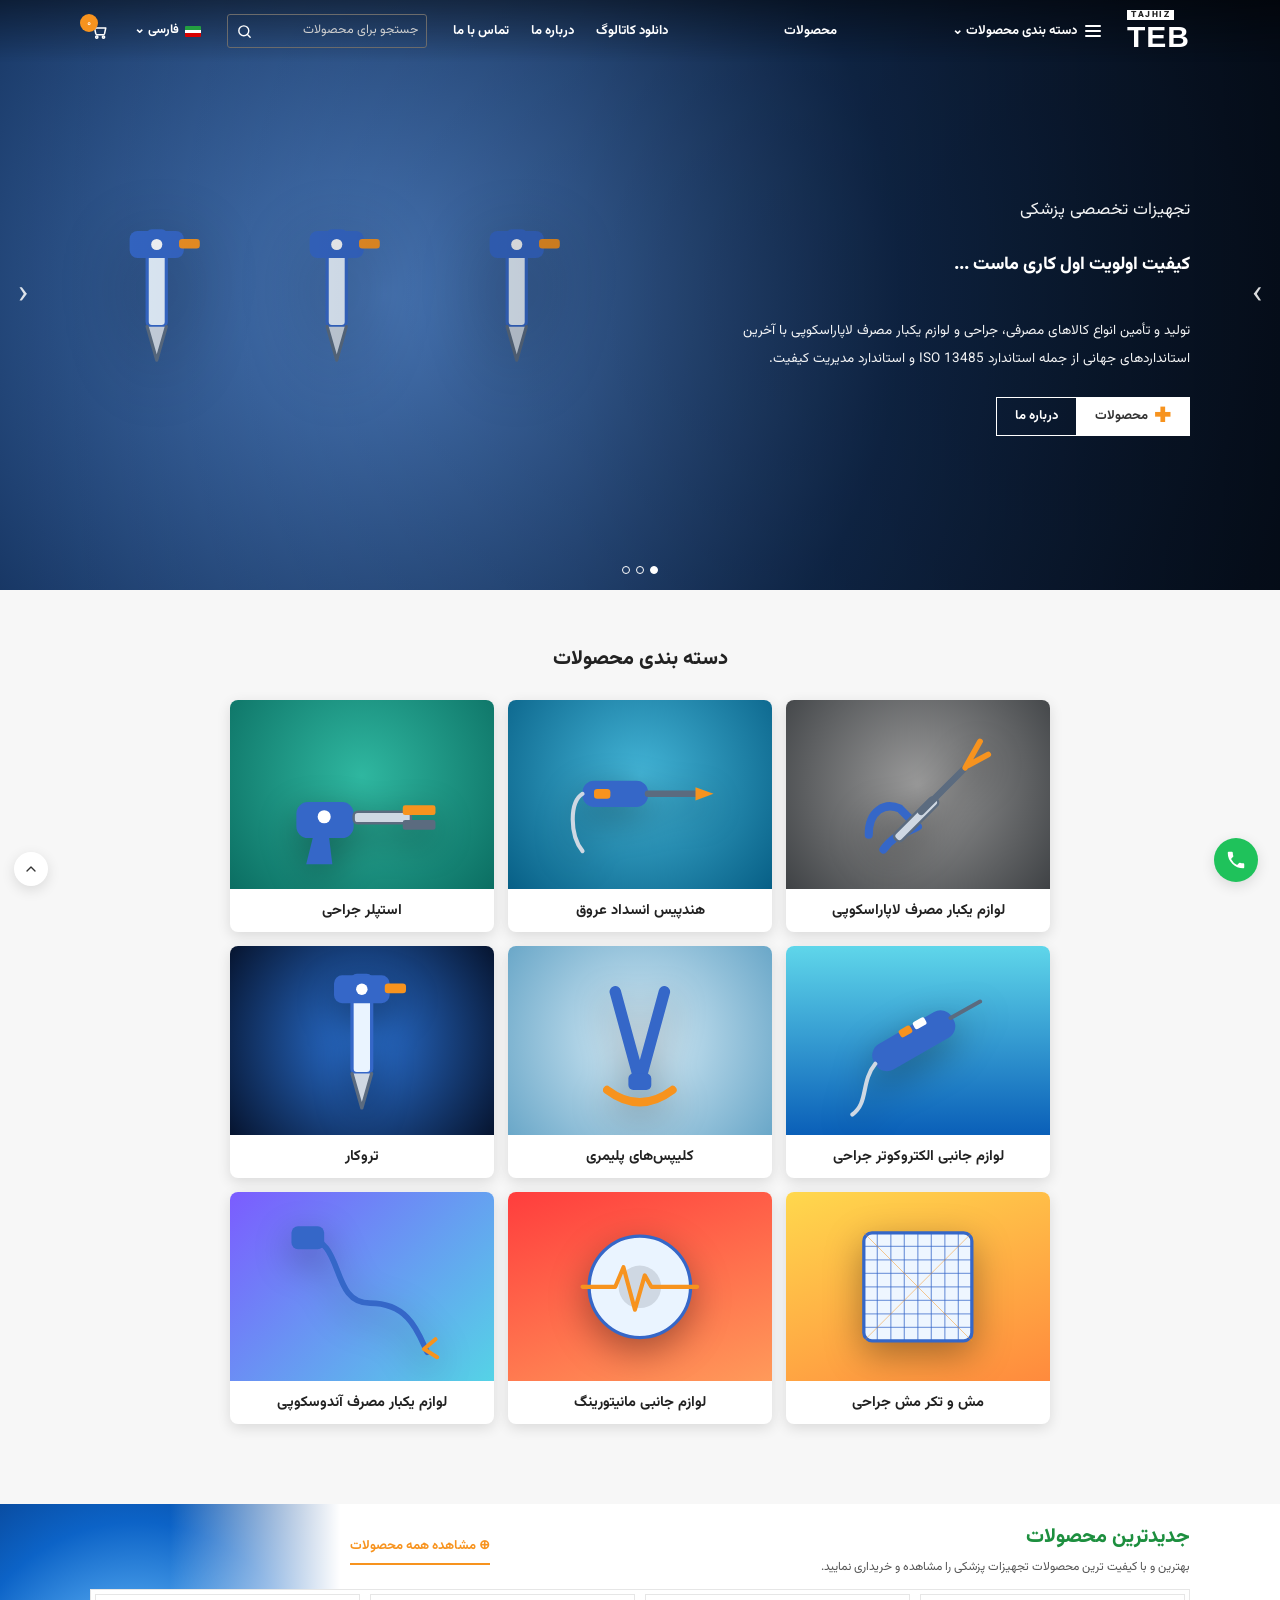
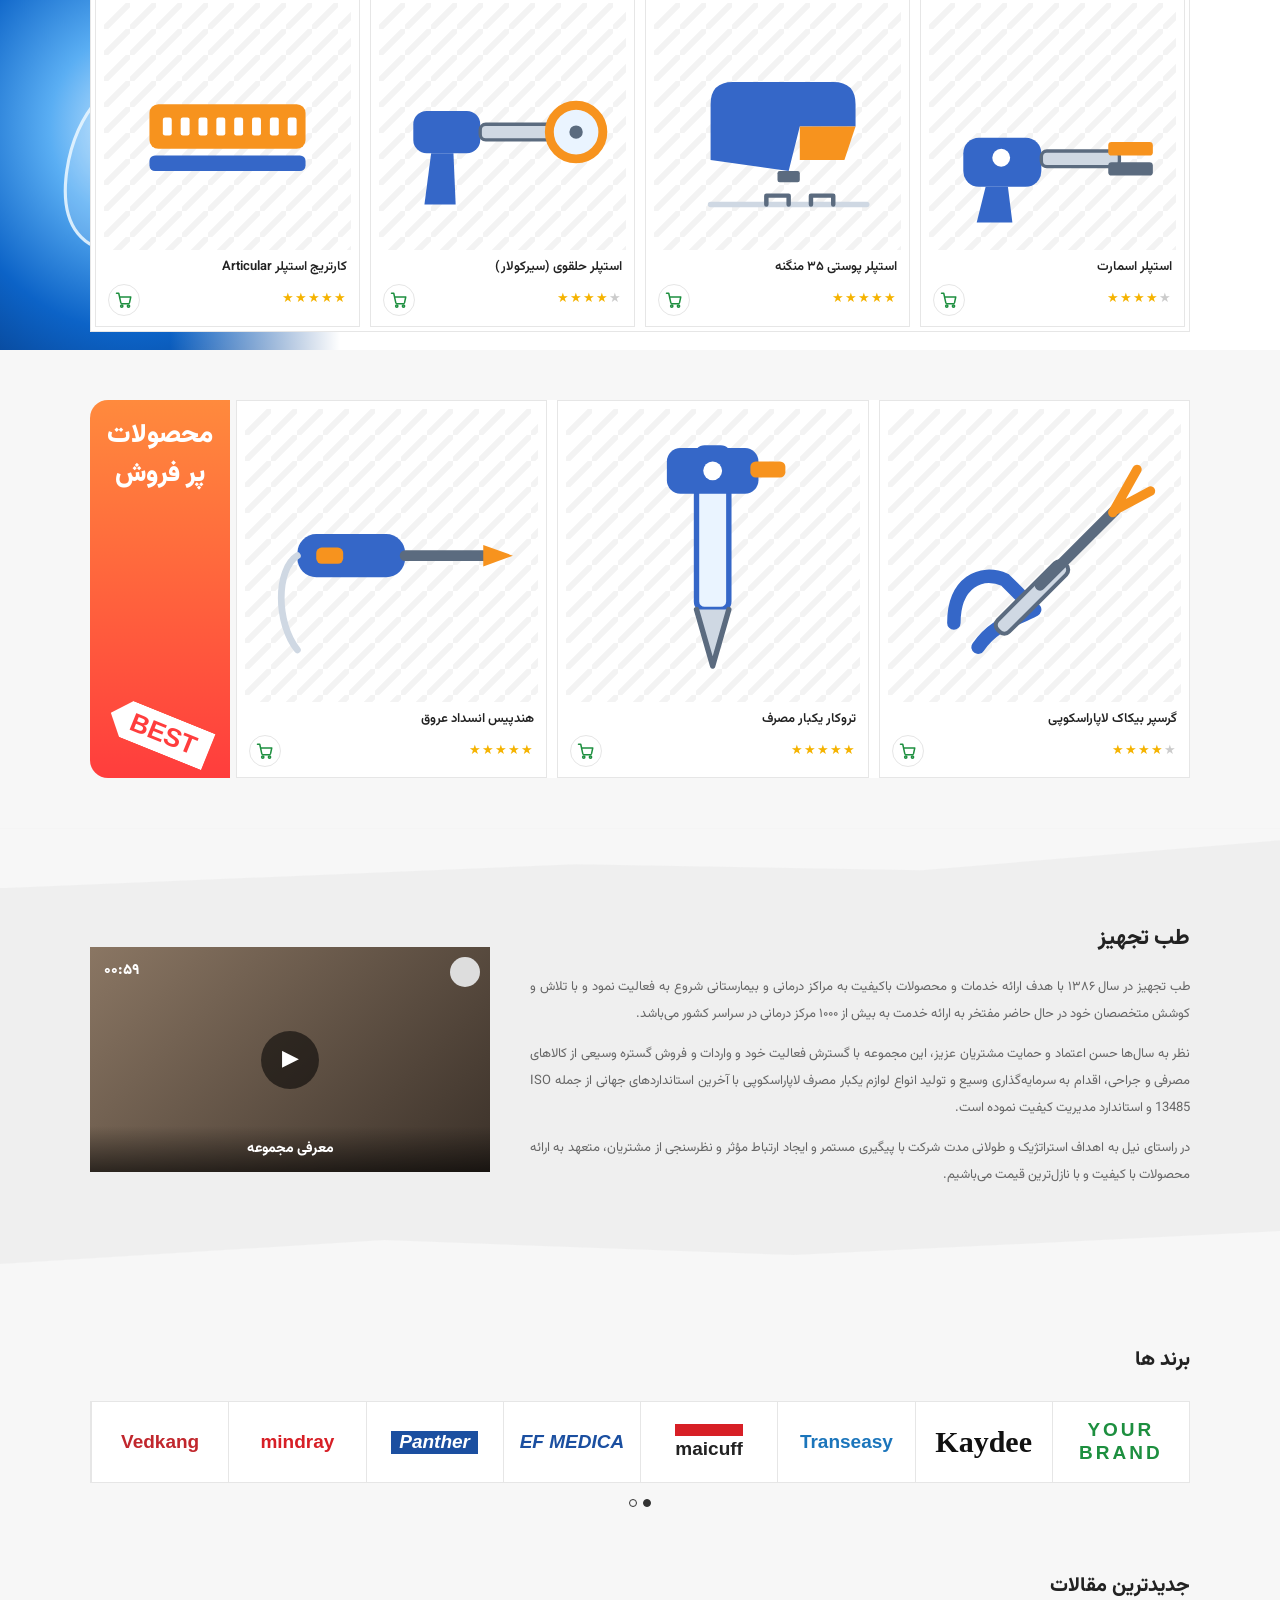
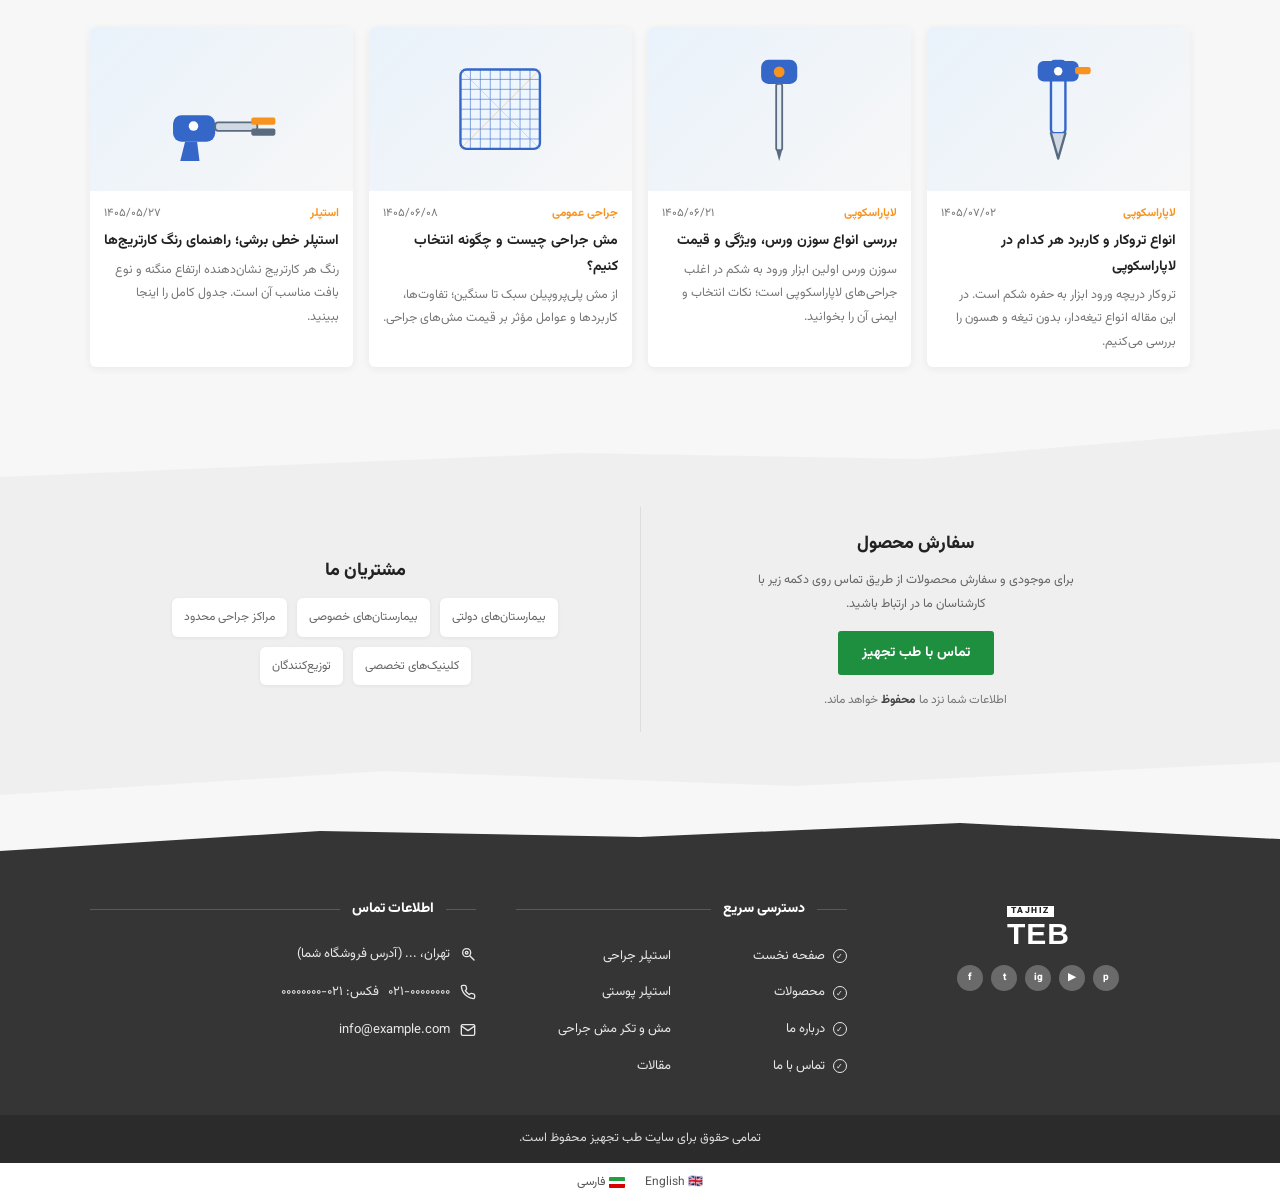
==== commit 3ddeb450: "Redesign shop to match reference layout: dark header, full-width hero, image category cards, newest/" ====
--- a/medical-shop/index.html
+++ b/medical-shop/index.html
@@ -3,125 +3,106 @@
 <head>
 <meta charset="utf-8">
 <meta name="viewport" content="width=device-width, initial-scale=1">
-<title>{name} | فروش لوازم مصرفی و یکبار مصرف پزشکی</title>
-<meta name="description" content="فروش لوازم مصرفی و یکبار مصرف پزشکی، تجهیزات لاپاراسکوپی، استپلر جراحی، مش و لوازم جانبی الکتروکوتر">
+<title>{name} | تجهیزات تخصصی پزشکی</title>
+<meta name="description" content="تولید و فروش لوازم مصرفی و یکبار مصرف پزشکی، تجهیزات لاپاراسکوپی، استپلر جراحی، تروکار، مش و لوازم جانبی الکتروکوتر">
 <link rel="preconnect" href="https://fonts.googleapis.com"><link rel="preconnect" href="https://fonts.gstatic.com" crossorigin>
 <link href="https://fonts.googleapis.com/css2?family=Vazirmatn:wght@300;400;600;700;800;900&display=swap" rel="stylesheet">
 <link rel="stylesheet" href="assets/css/style.css">
 <script src="data/site.js"></script><script src="data/products.js"></script>
 <script src="assets/js/icons.js"></script><script src="assets/js/app.js"></script>
 </head>
-<body>
+<body class="home">
 <div id="site-header"></div>
 <main>
-<!-- Hero -->
-<section class="hero"><div class="container">
-  <div class="hero-grid">
-    <div class="slider">
-      <div class="slide s1"><div><span class="tag">تجهیزات لاپاراسکوپی</span><h2>لوازم یکبار مصرف لاپاراسکوپی<br>با استاندارد ISO 13485</h2><p>تروکار، سوزن ورس، گراسپر، کلیپ عروقی و ست ساکشن ایریگیشن؛ مستقیم از تولیدکننده، بدون واسطه.</p><a class="btn white" href="shop.html?cat=laparoscopy">مشاهده محصولات</a></div><div class="slide-art" data-icon="trocar"></div></div>
-      <div class="slide s2"><div><span class="tag">استپلرهای جراحی</span><h2>انواع استپلر خطی برشی،<br>حلقوی، هموروئید و پوستی</h2><p>کارتریج در تمام رنگ‌ها و ارتفاع منگنه، با ضمانت اصالت کالا و ارسال سریع.</p><a class="btn white" href="shop.html?cat=stapler">خرید استپلر</a></div><div class="slide-art" data-icon="stapler"></div></div>
-      <div class="slide s3"><div><span class="tag">مش جراحی</span><h2>مش پلی‌پروپیلن جهت<br>ترمیم انواع فتق</h2><p>مش مونوفیلامان ماکروپور در سایزهای متنوع؛ برای بیمارستان‌ها شرایط فروش ویژه داریم.</p><a class="btn white" href="shop.html?cat=mesh">مشاهده مش‌ها</a></div><div class="slide-art" data-icon="mesh"></div></div>
-      <button class="s-prev" aria-label="قبلی">›</button><button class="s-next" aria-label="بعدی">‹</button><div class="dots"></div>
-    </div>
-    <div class="hero-side">
-      <a class="mini-banner" href="shop.html?cat=electrocautery"><h3>لوازم جانبی الکتروکوتر</h3><p>قلم کوتر و پلیت بیمار یکبار مصرف</p><span class="lnk">خرید ←</span><span class="art" data-icon="pencil"></span></a>
-      <a class="mini-banner b2" href="shop.html?cat=monitoring"><h3>لوازم جانبی مانیتورینگ</h3><p>الکترود ECG، پراب SpO2 و کاف NIBP</p><span class="lnk">خرید ←</span><span class="art" data-icon="ecg"></span></a>
-    </div>
+<!-- Hero: عکس‌ها را با نام assets/img/hero-1.jpg ، hero-2.jpg ، hero-3.jpg بگذارید -->
+<section class="hero slider">
+  <div class="slide" data-img="assets/img/hero-1.jpg" style="background:radial-gradient(circle at 30% 50%,#4d7fc4,#14325e 55%,#0a1a33)">
+    <div class="fallback" data-icons="trocar,trocar,trocar"></div>
+    <div class="container"><div class="slide-txt"><span class="kicker">تجهیزات تخصصی پزشکی</span><h1 class="js-hero-title"></h1><p class="js-hero-text"></p>
+      <div class="hero-btns"><a href="shop.html"><i>✚</i> محصولات</a><a href="about.html">درباره ما</a></div></div></div>
   </div>
-  <div class="features">
-    <div class="feat"><span class="fi">🚚</span><div><b>ارسال سریع</b><span>تحویل ۲ تا ۳ روزه در سراسر کشور</span></div></div>
-    <div class="feat"><span class="fi">🛡️</span><div><b>ضمانت اصالت</b><span>دارای مجوز IRC و نشان CE</span></div></div>
-    <div class="feat"><span class="fi">🏭</span><div><b>فروش بدون واسطه</b><span>قیمت رقابتی مستقیم از تأمین‌کننده</span></div></div>
-    <div class="feat"><span class="fi">🎧</span><div><b>مشاوره تخصصی</b><span>شنبه تا پنجشنبه ۹ الی ۱۹</span></div></div>
+  <div class="slide" data-img="assets/img/hero-2.jpg" style="background:radial-gradient(circle at 30% 50%,#3fb7a6,#0d5a55 55%,#062b29)">
+    <div class="fallback" data-icons="stapler,cartridge"></div>
+    <div class="container"><div class="slide-txt"><span class="kicker">استپلرهای جراحی</span><h2>انواع استپلر خطی برشی، حلقوی، هموروئید و پوستی</h2><p>کارتریج در تمامی رنگ‌ها و ارتفاع منگنه با ضمانت اصالت کالا و ارسال سریع به سراسر کشور.</p>
+      <div class="hero-btns"><a href="shop.html?cat=stapler"><i>✚</i> مشاهده استپلرها</a><a href="contact.html">تماس با ما</a></div></div></div>
   </div>
-</div></section>
+  <div class="slide" data-img="assets/img/hero-3.jpg" style="background:radial-gradient(circle at 30% 50%,#6a6f78,#2a2d33 55%,#141518)">
+    <div class="fallback" data-icons="grasper,scalpel"></div>
+    <div class="container"><div class="slide-txt"><span class="kicker">لوازم یکبار مصرف لاپاراسکوپی</span><h2>گرسپر، دایسکتور، قیچی و هندپیس انسداد عروق</h2><p>تولید شده تحت سیستم مدیریت کیفیت ISO 13485، مستقیم از تولیدکننده و بدون واسطه.</p>
+      <div class="hero-btns"><a href="shop.html?cat=laparoscopy"><i>✚</i> محصولات</a><a href="${SITE.catalog}" class="js-catalog">دانلود کاتالوگ</a></div></div></div>
+  </div>
+  <button class="s-prev" aria-label="قبلی">›</button><button class="s-next" aria-label="بعدی">‹</button><div class="dots"></div>
+</section>
 
 <!-- Categories -->
 <section class="sec"><div class="container">
-  <div class="sec-head"><div><h2>دسته‌بندی محصولات</h2><p>هر آنچه برای اتاق عمل و بخش‌های درمانی نیاز دارید</p></div><a class="more" href="shop.html">همه محصولات ←</a></div>
-  <div class="cats" id="cats"></div>
+  <h2 class="title-c">دسته بندی محصولات</h2>
+  <div class="cat-grid" id="cats"></div>
 </div></section>
 
-<!-- Best sellers carousel -->
-<section class="sec" style="padding-top:0"><div class="container carousel">
-  <div class="sec-head"><div><h2>پرفروش‌ترین محصولات</h2><p>منتخب خریداران بیمارستانی و کلینیک‌ها</p></div><div class="c-nav"><button class="c-prev">›</button><button class="c-next">‹</button></div></div>
-  <div class="track" id="best"></div>
+<!-- Newest -->
+<section class="newest">
+  <div class="side-art" id="newest-art"></div>
+  <div class="container inner">
+    <div class="head"><div><h2>جدیدترین محصولات</h2><p>بهترین و با کیفیت ترین محصولات تجهیزات پزشکی را مشاهده و خریداری نمایید.</p></div><a class="more-link" href="shop.html">⊕ مشاهده همه محصولات</a></div>
+    <div class="carousel"><div class="track" id="newest"></div><button class="c-prev" aria-label="قبلی">›</button><button class="c-next" aria-label="بعدی">‹</button></div>
+  </div>
+</section>
+
+<!-- Best sellers -->
+<section class="sec" style="padding-top:0"><div class="container best">
+  <a class="best-tag" href="shop.html"><b>محصولات<br>پر فروش</b><span>BEST</span></a>
+  <div class="carousel"><div class="track" id="best"></div><button class="c-prev" aria-label="قبلی">›</button><button class="c-next" aria-label="بعدی">‹</button></div>
 </div></section>
 
-<!-- Laparoscopy band -->
-<section class="sec" style="padding-top:0"><div class="container">
-  <div class="band carousel">
-    <div class="band-intro"><h2>تجهیزات<br>لاپاراسکوپی</h2><p>ابزار یکبار مصرف و دائمی لاپاراسکوپی از برندهای معتبر</p><a class="btn accent" href="shop.html?cat=laparoscopy">مشاهده همه</a>
-      <div class="c-nav" style="margin-top:16px"><button class="c-prev">›</button><button class="c-next">‹</button></div></div>
-    <div class="track" id="lap"></div>
+<!-- About (wave) — ویدیو: assets/img/about.jpg (کاور) و assets/video/about.mp4 -->
+<section class="wave"><div class="container about-row">
+  <div><h2 class="js-name"></h2>
+    <p class="js-about1"></p>
+    <p>نظر به سال‌ها حسن اعتماد و حمایت مشتریان عزیز، این مجموعه با گسترش فعالیت خود و واردات و فروش گستره وسیعی از کالاهای مصرفی و جراحی، اقدام به سرمایه‌گذاری وسیع و تولید انواع لوازم یکبار مصرف لاپاراسکوپی با آخرین استانداردهای جهانی از جمله ISO 13485 و استاندارد مدیریت کیفیت نموده است.</p>
+    <p>در راستای نیل به اهداف استراتژیک و طولانی مدت شرکت با پیگیری مستمر و ایجاد ارتباط مؤثر و نظرسنجی از مشتریان، متعهد به ارائه محصولات با کیفیت و با نازل‌ترین قیمت می‌باشیم.</p>
   </div>
-</div></section>
-
-<!-- Wide banners -->
-<section class="sec" style="padding-top:0"><div class="container banners">
-  <a class="wide w1" href="shop.html?cat=endoscopy"><div><h3>لوازم یکبار مصرف آندوسکوپی</h3><p>فورسپس بیوپسی، اسنیر پولیپکتومی و سوزن اسکلروتراپی</p><span class="btn white">خرید کنید</span></div><span class="art" data-icon="endo"></span></a>
-  <a class="wide w2" href="contact.html"><div><h3>فروش عمده به مراکز درمانی</h3><p>پیش‌فاکتور رسمی و شرایط ویژه برای بیمارستان‌ها و توزیع‌کنندگان</p><span class="btn white">درخواست پیش‌فاکتور</span></div><span class="art" data-icon="shield"></span></a>
-</div></section>
-
-<!-- New products -->
-<section class="sec" style="padding-top:0"><div class="container carousel">
-  <div class="sec-head"><div><h2>جدیدترین محصولات</h2><p>تازه‌ترین اقلام اضافه‌شده به فروشگاه</p></div><div class="c-nav"><button class="c-prev">›</button><button class="c-next">‹</button></div></div>
-  <div class="track" id="new"></div>
-</div></section>
-
-<!-- Stapler + mesh -->
-<section class="sec" style="padding-top:0"><div class="container carousel">
-  <div class="sec-head"><div><h2>استپلر و مش جراحی</h2><p>استپلر خطی، حلقوی، هموروئید، پوستی و مش پلی‌پروپیلن</p></div><div class="c-nav"><button class="c-prev">›</button><button class="c-next">‹</button></div></div>
-  <div class="track" id="stap"></div>
+  <div class="video" id="video"><div class="av"></div><span class="dur">۰۰:۵۹</span><span class="play">▶</span><span class="lbl">معرفی مجموعه</span></div>
 </div></section>
 
 <!-- Brands -->
-<section class="sec" style="background:#fff"><div class="container">
-  <div class="sec-head"><div><h2>برندهای همکار</h2><p>نمایندگی و تأمین از برندهای معتبر جهانی</p></div></div>
-  <div class="brands" id="brands"></div>
-</div></section>
-
-<!-- About -->
-<section class="sec"><div class="container about-sec">
-  <div>
-    <h2 id="about-title"></h2>
-    <p>ما با هدف تأمین مطمئن لوازم مصرفی و یکبار مصرف جراحی برای بیمارستان‌ها، کلینیک‌ها و مراکز درمانی فعالیت می‌کنیم. تمرکز اصلی ما بر تجهیزات لاپاراسکوپی، استپلرهای جراحی، مش، لوازم جانبی الکتروکوتر و مانیتورینگ علائم حیاتی است.</p>
-    <p>تمامی محصولات تحت سیستم مدیریت کیفیت ISO 13485 تولید و با مجوز اداره کل تجهیزات پزشکی عرضه می‌شوند. فروش مستقیم و بدون واسطه، امکان ارائه بهترین قیمت را برای مشتریان فراهم کرده است.</p>
-    <ul class="checks"><li>ضمانت اصالت کالا</li><li>ارسال به سراسر کشور</li><li>پیش‌فاکتور رسمی</li><li>مشاوره رایگان</li><li>امکان مرجوعی کالای معیوب</li><li>شرایط ویژه فروش عمده</li></ul>
-    <a class="btn" href="about.html">بیشتر درباره ما</a>
-  </div>
-  <div class="stats">
-    <div class="stat"><b>+۱۲</b><span>سال تجربه</span></div>
-    <div class="stat"><b>+۳۵۰</b><span>مرکز درمانی طرف قرارداد</span></div>
-    <div class="stat"><b>+۲۰۰</b><span>قلم کالا</span></div>
-    <div class="stat"><b>۲۴</b><span>ساعت پاسخ‌گویی به استعلام</span></div>
-  </div>
+<section class="sec"><div class="container">
+  <h2 class="title-r">برند ها</h2>
+  <div class="carousel"><div class="track brand-track" id="brands"></div><div class="c-dots"></div></div>
 </div></section>
 
 <!-- Blog -->
-<section class="sec" style="padding-top:0"><div class="container">
-  <div class="sec-head"><div><h2>مقالات آموزشی</h2><p>راهنمای خرید و آشنایی با تجهیزات پزشکی</p></div><a class="more" href="blog.html">همه مقالات ←</a></div>
+<section class="sec" style="padding-top:10px"><div class="container">
+  <h2 class="title-r">جدیدترین مقالات</h2>
   <div class="posts" id="posts"></div>
 </div></section>
 
-<!-- FAQ -->
-<section class="sec" id="faq" style="padding-top:0"><div class="container">
-  <div class="sec-head" style="justify-content:center"><h2>سوالات متداول</h2></div>
-  <div class="faq" id="faq-list"></div>
+<!-- Order + clients (wave) -->
+<section class="wave"><div class="container order-row">
+  <div><h3>سفارش محصول</h3><p>برای موجودی و سفارش محصولات از طریق تماس روی دکمه زیر با کارشناسان ما در ارتباط باشید.</p>
+    <a class="btn js-call" href="#">تماس با ما</a><small>اطلاعات شما نزد ما <b>محفوظ</b> خواهد ماند.</small></div>
+  <div><h3>مشتریان ما</h3><div class="clients"><span>بیمارستان‌های دولتی</span><span>بیمارستان‌های خصوصی</span><span>مراکز جراحی محدود</span><span>کلینیک‌های تخصصی</span><span>توزیع‌کنندگان</span></div></div>
 </div></section>
 </main>
 <div id="site-footer"></div>
 <script>
-  $$("[data-icon]").forEach(el => el.innerHTML = icon(el.dataset.icon));
-  $("#cats").innerHTML = CATEGORIES.map(c => `<a class="cat" href="shop.html?cat=${c.id}"><div class="ci">${icon(c.icon)}</div><b>${c.title}</b><small>${fa(PRODUCTS.filter(p => p.parent === c.id).length)} محصول</small></a>`).join("");
-  $("#best").innerHTML = PRODUCTS.filter(p => p.best).map(card).join("");
-  $("#lap").innerHTML = PRODUCTS.filter(p => p.parent === "laparoscopy").map(card).join("");
-  $("#new").innerHTML = PRODUCTS.filter(p => p.isNew).concat(PRODUCTS.slice(-4)).map(card).join("");
-  $("#stap").innerHTML = PRODUCTS.filter(p => p.parent === "stapler" || p.parent === "mesh").map(card).join("");
-  $("#brands").innerHTML = BRANDS.map(b => `<a class="brand" href="shop.html?brand=${b.id}"><div><b>${b.en}</b><small>${b.title}</small></div></a>`).join("");
-  $("#posts").innerHTML = POSTS.map(p => `<a class="post" href="blog.html#post-${p.id}"><div class="pi">${icon(p.icon)}</div><div class="post-b"><div class="meta"><span>${p.cat}</span><span>${p.date}</span></div><h3>${p.title}</h3><p>${p.excerpt}</p></div></a>`).join("");
-  $("#faq-list").innerHTML = FAQ.map((f, i) => `<details ${i ? "" : "open"}><summary>${f.q}</summary><p>${f.a}</p></details>`).join("");
-  $("#about-title").textContent = `درباره ${SITE.name}`;
+  $$("[data-icons]").forEach(el => el.innerHTML = `<div style="display:flex;gap:4%;align-items:center;justify-content:center;width:min(520px,48vw)">${el.dataset.icons.split(",").map(i => `<div style="flex:1">${icon(i)}</div>`).join("")}</div>`);
+  $$(".js-hero-title").forEach(e => e.textContent = SITE.heroTitle);
+  $$(".js-hero-text").forEach(e => e.textContent = SITE.heroText);
+  $$(".js-catalog").forEach(e => e.href = SITE.catalog);
+  $$(".js-call").forEach(e => { e.href = "tel:" + SITE.phoneRaw; e.textContent = "تماس با " + SITE.name; });
+  $$(".js-name").forEach(e => e.textContent = SITE.name);
+  $$(".js-about1").forEach(e => e.textContent = `${SITE.name} در سال ${SITE.foundedYear} با هدف ارائه خدمات و محصولات باکیفیت به مراکز درمانی و بیمارستانی شروع به فعالیت نمود و با تلاش و کوشش متخصصان خود در حال حاضر مفتخر به ارائه خدمت به بیش از ۱۰۰۰ مرکز درمانی در سراسر کشور می‌باشد.`);
+  const byIds = ids => ids.map(id => PRODUCTS.find(p => p.id === id)).filter(Boolean);
+  $("#cats").innerHTML = CATEGORIES.map(catCard).join("");
+  $("#newest").innerHTML = byIds(HOME.newest).map(card).join("");
+  $("#best").innerHTML = byIds(HOME.best).map(card).join("");
+  $("#brands").innerHTML = BRANDS.concat(BRANDS).map(brandCard).join("");
+  $("#posts").innerHTML = POSTS.map(p => `<a class="post" href="blog.html#post-${p.id}"><div class="pi">${imgOr(`assets/img/blog/${p.id}.jpg`, p.title, p.icon)}</div><div class="post-b"><div class="meta"><span>${p.cat}</span><span>${p.date}</span></div><h3>${p.title}</h3><p>${p.excerpt}</p></div></a>`).join("");
+  $("#newest-art").innerHTML = imgOr("assets/img/newest-side.jpg", "", "lungs");
+  const v = $("#video");
+  probe("assets/img/about.jpg", src => v.insertAdjacentHTML("afterbegin", `<img src="${src}" alt="">`));
+  v.onclick = () => { v.innerHTML = `<video src="assets/video/about.mp4" controls autoplay playsinline style="background:#000"></video>`; v.querySelector("video").onerror = () => alert("فایل ویدیو را در assets/video/about.mp4 قرار دهید."); };
 </script>
 </body>
 </html>
--- a/medical-shop/assets/css/style.css
+++ b/medical-shop/assets/css/style.css
@@ -1,354 +1,365 @@
 /* ======================  رنگ‌ها و متغیرها — برای تغییر تم فقط اینجا را عوض کنید  ====================== */
 :root{
-  --primary:#0a4fa3;        /* آبی پزشکی */
-  --primary-dark:#073a7a;
-  --primary-light:#e8f1fc;
-  --accent:#12b3a6;         /* فیروزه‌ای */
-  --accent-dark:#0d8f85;
-  --orange:#ff8a3d;
-  --text:#1f2d3d;
-  --muted:#6b7a8c;
-  --line:#e4eaf1;
-  --bg:#f5f8fb;
-  --white:#fff;
-  --radius:14px;
-  --shadow:0 6px 24px rgba(16,42,82,.08);
-  --shadow-lg:0 14px 40px rgba(16,42,82,.14);
+  --dark:#262626;           /* هدر */
+  --footer:#353535;         /* فوتر */
+  --footer-bottom:#2b2b2b;
+  --primary:#1d8f3f;        /* سبز — تیترها و دکمه‌ها */
+  --primary-dark:#15702f;
+  --primary-light:#e9f6ed;
+  --accent:#f7931e;         /* نارنجی — لینک‌ها و هایلایت */
+  --accent-dark:#e07c06;
+  --star:#f5b301;
+  --call:#1fc25b;           /* دکمه شناور تماس */
+  --text:#222;
+  --muted:#777;
+  --line:#e6e6e6;
+  --bg:#f7f7f7;
+  --gray:#efefef;
+  --radius:8px;
+  --shadow:0 4px 14px rgba(0,0,0,.12);
+  --shadow-lg:0 10px 30px rgba(0,0,0,.16);
+  --ill-main:#3567c8;       /* رنگ تصاویر برداری محصولات */
+  --ill-accent:#f7931e;
   --font:"Vazirmatn",Tahoma,sans-serif;
 }
 *{box-sizing:border-box;margin:0;padding:0}
 html{scroll-behavior:smooth}
-body{font-family:var(--font);color:var(--text);background:var(--bg);direction:rtl;line-height:1.85;font-size:15px;overflow-x:hidden}
+body{font-family:var(--font);color:var(--text);background:var(--bg);direction:rtl;line-height:1.9;font-size:14px;overflow-x:hidden}
 a{color:inherit;text-decoration:none;transition:.2s}
 img,svg{max-width:100%;display:block}
 button,input,select,textarea{font:inherit;color:inherit}
-.container{width:min(1280px,100% - 32px);margin-inline:auto}
-.btn{display:inline-flex;align-items:center;gap:8px;background:var(--primary);color:#fff;border:0;border-radius:10px;padding:11px 24px;font-weight:700;cursor:pointer;transition:.2s}
-.btn:hover{background:var(--primary-dark);transform:translateY(-1px)}
+.container{width:min(1100px,100% - 32px);margin-inline:auto}
+.btn{display:inline-flex;align-items:center;justify-content:center;gap:8px;background:var(--primary);color:#fff;border:0;border-radius:3px;padding:9px 24px;font-weight:700;cursor:pointer;transition:.2s;font-size:14px}
+.btn:hover{background:var(--primary-dark)}
 .btn.accent{background:var(--accent)}.btn.accent:hover{background:var(--accent-dark)}
-.btn.ghost{background:transparent;border:2px solid currentColor;color:var(--primary)}
-.btn.white{background:#fff;color:var(--primary)}
-.sec{padding:56px 0}
-.sec-head{display:flex;align-items:center;justify-content:space-between;gap:16px;margin-bottom:28px}
-.sec-head h2{font-size:22px;font-weight:800;position:relative;padding-right:16px}
-.sec-head h2:before{content:"";position:absolute;right:0;top:8px;bottom:8px;width:5px;border-radius:4px;background:linear-gradient(var(--accent),var(--primary))}
-.sec-head p{color:var(--muted);font-size:14px}
-.sec-head .more{color:var(--primary);font-weight:700;font-size:14px;white-space:nowrap}
-
-/* ---------- Topbar ---------- */
-.topbar{background:var(--primary-dark);color:#cfe0f5;font-size:13px}
-.topbar .container{display:flex;justify-content:space-between;align-items:center;min-height:38px;gap:12px}
-.tb-info,.tb-links{display:flex;gap:22px;align-items:center}
-.tb-info span{display:flex;align-items:center;gap:6px}
-.tb-links a:hover{color:#fff}
-
-/* ---------- Header ---------- */
-.site-header{background:#fff;position:sticky;top:0;z-index:50;box-shadow:0 2px 12px rgba(16,42,82,.06)}
-.hdr{display:flex;align-items:center;gap:28px;padding:16px 0}
-.logo{display:flex;align-items:center;gap:10px;flex-shrink:0}
-.logo b{display:block;font-size:21px;font-weight:900;color:var(--primary);line-height:1.2}
-.logo small{display:block;font-size:10.5px;letter-spacing:2.5px;color:var(--accent);font-weight:700;direction:ltr;text-align:right}
-.logo.light b{color:#fff}
-.search{flex:1;display:flex;background:var(--bg);border:1.5px solid var(--line);border-radius:12px;overflow:hidden;max-width:620px;transition:.2s}
-.search:focus-within{border-color:var(--primary);background:#fff}
-.search input{flex:1;border:0;background:none;padding:12px 16px;outline:0;min-width:0}
-.search button{border:0;background:var(--primary);color:#fff;padding:0 18px;cursor:pointer}
-.hdr-actions{display:flex;align-items:center;gap:12px;margin-right:auto}
-.hdr-call{display:flex;align-items:center;gap:10px}
-.hdr-call .ic{width:42px;height:42px;border-radius:50%;display:grid;place-items:center;background:var(--primary-light);color:var(--primary)}
-.hdr-call small{display:block;color:var(--muted);font-size:12px;line-height:1.3}
-.hdr-call b{display:block;direction:ltr;text-align:right;color:var(--primary);font-size:15px}
-.hdr-btn{position:relative;width:46px;height:46px;border:1.5px solid var(--line);border-radius:12px;display:grid;place-items:center;color:var(--primary)}
-.hdr-btn:hover{border-color:var(--primary);background:var(--primary-light)}
-.cart-count{position:absolute;top:-8px;left:-8px;background:var(--orange);color:#fff;font-style:normal;font-size:11px;min-width:21px;height:21px;border-radius:11px;display:grid;place-items:center;border:2px solid #fff}
+.sec{padding:50px 0}
+.title-c{text-align:center;font-size:20px;font-weight:800;margin-bottom:22px}
+.title-r{font-size:20px;font-weight:800;margin-bottom:22px}
+
+/* ---------- Header (تیره، روی هیرو شفاف) ---------- */
+.site-header{background:var(--dark);position:sticky;top:0;z-index:50;transition:background .3s}
+body.home .site-header{position:fixed;inset-inline:0;background:linear-gradient(rgba(0,0,0,.45),transparent)}
+body.home.scrolled .site-header{background:var(--dark);box-shadow:0 2px 10px rgba(0,0,0,.25)}
+.hdr{display:flex;align-items:center;gap:26px;height:62px;color:#fff}
+.logo{display:flex;align-items:center;gap:8px;flex-shrink:0;color:#fff}
+.logo .lt{display:flex;flex-direction:column;line-height:1}
+.logo b{font-size:30px;font-weight:900;letter-spacing:1px;font-family:Arial Black,Arial,sans-serif;direction:ltr}
+.logo small{align-self:flex-end;background:#fff;color:var(--dark);font-size:8.5px;font-weight:900;letter-spacing:1.5px;padding:1px 4px;margin-bottom:2px;order:-1;direction:ltr}
+.logo .fa-name{font-size:12px;opacity:.85;margin-top:3px}
+.hnav{display:flex;align-items:center;gap:22px;flex:1;font-size:13px;font-weight:700}
+.hnav>a:hover,.hnav .cat-btn:hover{color:var(--accent)}
+.hnav .center{margin-inline:auto}
+.cat-menu{position:relative}
+.cat-btn{display:flex;align-items:center;gap:8px;background:none;border:0;color:#fff;font-weight:700;cursor:pointer;font-size:13px;height:62px}
+.cat-btn .bars,.cat-btn .bars:before,.cat-btn .bars:after{display:block;width:16px;height:2px;background:#fff;border-radius:2px;position:relative}
+.cat-btn .bars:before,.cat-btn .bars:after{content:"";position:absolute}.cat-btn .bars:before{top:-5px}.cat-btn .bars:after{top:5px}
+.mega{position:absolute;top:100%;right:0;width:min(760px,92vw);background:#fff;color:var(--text);box-shadow:var(--shadow-lg);border-radius:0 0 8px 8px;padding:20px;display:grid;grid-template-columns:repeat(3,1fr);gap:8px 20px;opacity:0;visibility:hidden;transform:translateY(8px);transition:.25s;z-index:60;border-top:3px solid var(--accent)}
+.cat-menu:hover .mega{opacity:1;visibility:visible;transform:none}
+.mega a{display:flex;align-items:center;gap:8px;padding:6px 4px;border-radius:6px;font-weight:600}
+.mega a:hover{background:var(--bg);color:var(--primary)}
+.mega .mi{width:34px;height:34px;border-radius:6px;padding:4px;flex-shrink:0}
+.search{display:flex;align-items:center;border:1px solid #6b6b6b;border-radius:3px;width:200px;height:34px;padding-inline:8px}
+.search input{flex:1;border:0;background:none;outline:0;color:#fff;font-size:12.5px;min-width:0}
+.search input::placeholder{color:#cfcfcf}
+.search button{background:none;border:0;color:#fff;cursor:pointer;display:grid}
+.lang{display:flex;align-items:center;gap:6px;font-size:12.5px;font-weight:700;white-space:nowrap}
+.flag{width:16px;height:11px;background:linear-gradient(#239f40 33%,#fff 33% 66%,#da0000 66%);border-radius:1px}
+.cart-btn{position:relative;display:grid}
+.cart-count{position:absolute;top:-8px;left:-10px;background:var(--accent);color:#fff;font-style:normal;font-size:10px;min-width:18px;height:18px;border-radius:9px;display:grid;place-items:center}
 .burger{display:none;background:none;border:0;cursor:pointer;flex-direction:column;gap:5px;padding:6px}
-.burger span{width:24px;height:2.5px;background:var(--primary);border-radius:2px}
-
-/* Nav + mega menu */
-.main-nav{border-top:1px solid var(--line)}
-.nav-inner{display:flex;align-items:center;gap:24px}
-.cat-menu{position:relative}
-.cat-btn{display:flex;align-items:center;gap:10px;background:var(--primary);color:#fff;border:0;padding:13px 20px;font-weight:700;cursor:pointer;border-radius:10px 10px 0 0;margin-top:6px}
-.bars,.bars:before,.bars:after{display:block;width:18px;height:2px;background:#fff;border-radius:2px;position:relative}
-.bars:before,.bars:after{content:"";position:absolute}.bars:before{top:-6px}.bars:after{top:6px}
-.mega{position:absolute;top:100%;right:0;width:min(1000px,92vw);background:#fff;box-shadow:var(--shadow-lg);border-radius:0 0 var(--radius) var(--radius);padding:24px;display:grid;grid-template-columns:repeat(4,1fr);gap:20px;opacity:0;visibility:hidden;transform:translateY(8px);transition:.25s;z-index:60}
-.cat-menu:hover .mega{opacity:1;visibility:visible;transform:none}
-.mega-col a{display:block;font-size:13.5px;color:var(--muted);padding:3px 0}
-.mega-col a:hover{color:var(--primary);padding-right:4px}
-.mega-col a.mega-title{display:flex;align-items:center;gap:8px;font-weight:800;color:var(--text);font-size:14.5px;margin-bottom:6px;border-bottom:1px dashed var(--line);padding-bottom:8px}
-.mi{width:30px;height:30px;background:var(--primary-light);border-radius:8px;padding:3px;flex-shrink:0}
-.main-nav ul{list-style:none;display:flex;gap:4px}
-.main-nav li>a{display:block;padding:14px 14px;font-weight:600;font-size:14.5px;position:relative}
-.main-nav li>a:hover,.main-nav li>a.active{color:var(--primary)}
-.main-nav li>a.active:after{content:"";position:absolute;bottom:0;right:14px;left:14px;height:3px;border-radius:3px 3px 0 0;background:var(--accent)}
-.has-drop{position:relative}
-.drop{position:absolute;top:100%;right:0;background:#fff;min-width:190px;box-shadow:var(--shadow-lg);border-radius:12px;padding:8px;opacity:0;visibility:hidden;transition:.2s;z-index:60}
-.has-drop:hover .drop{opacity:1;visibility:visible}
-.drop a{display:block;padding:7px 12px;border-radius:8px;font-size:14px}.drop a:hover{background:var(--primary-light);color:var(--primary)}
-.nav-cta{margin-right:auto;background:var(--accent);color:#fff;padding:8px 18px;border-radius:10px;font-weight:700;font-size:14px}
-.nav-cta:hover{background:var(--accent-dark)}
+.burger span{width:22px;height:2px;background:#fff}
 
 /* Mobile nav */
-.mnav{position:fixed;inset:0;z-index:100;visibility:hidden}
+.mnav{position:fixed;inset:0;z-index:100;visibility:hidden;overflow:hidden}
 .mnav-in{position:absolute;top:0;right:0;bottom:0;width:290px;background:#fff;transform:translateX(100%);transition:.3s;overflow:auto;padding:16px;z-index:2}
-.mnav-bg{position:absolute;inset:0;background:rgba(5,20,45,.5);opacity:0;transition:.3s}
+.mnav-bg{position:absolute;inset:0;background:rgba(0,0,0,.5);opacity:0;transition:.3s}
 .nav-open .mnav{visibility:visible}.nav-open .mnav-in{transform:none}.nav-open .mnav-bg{opacity:1}
-.mnav-head{display:flex;align-items:center;gap:10px;margin-bottom:12px;padding-bottom:12px;border-bottom:1px solid var(--line)}
-.mnav-head b{color:var(--primary);font-size:18px}.mnav-head button{margin-right:auto;border:0;background:var(--bg);width:34px;height:34px;border-radius:8px;cursor:pointer}
-.mnav a{display:block;padding:10px 6px;border-bottom:1px solid var(--line);font-weight:600}
+.mnav-head{display:flex;align-items:center;gap:10px;margin-bottom:12px;padding:10px;background:var(--dark);border-radius:6px}
+.mnav-head button{margin-right:auto;border:0;background:#444;color:#fff;width:32px;height:32px;border-radius:6px;cursor:pointer}
+.mnav form{display:flex;border:1px solid var(--line);border-radius:4px;margin-bottom:8px}.mnav form input{flex:1;border:0;padding:8px;outline:0;min-width:0}
+.mnav form button{border:0;background:var(--primary);color:#fff;padding:0 12px}
+.mnav a{display:block;padding:9px 6px;border-bottom:1px solid var(--line);font-weight:600}
 .mnav-sep{margin-top:14px;color:var(--accent);font-weight:800;font-size:13px}
 
-/* ---------- Hero slider ---------- */
-.hero{padding:24px 0 0}
-.hero-grid{display:grid;grid-template-columns:1fr 330px;gap:20px}
-.slider{position:relative;border-radius:22px;overflow:hidden;min-height:400px;background:var(--primary)}
-.slide{position:absolute;inset:0;display:grid;grid-template-columns:1.1fr .9fr;align-items:center;padding:40px 56px;opacity:0;visibility:hidden;transition:opacity .7s;color:#fff}
+/* ---------- Hero ---------- */
+.hero{position:relative;height:min(590px,92vh);min-height:460px;overflow:hidden;background:#0d1b2e}
+.slide{position:absolute;inset:0;opacity:0;visibility:hidden;transition:opacity .9s;background-size:cover;background-position:center}
 .slide.on{opacity:1;visibility:visible}
-.slide.s1{background:radial-gradient(circle at 15% 50%,rgba(255,255,255,.14),transparent 45%),linear-gradient(120deg,#0a4fa3,#0b6fc4)}
-.slide.s2{background:radial-gradient(circle at 15% 50%,rgba(255,255,255,.18),transparent 45%),linear-gradient(120deg,#0d8f85,#12b3a6)}
-.slide.s3{background:radial-gradient(circle at 15% 50%,rgba(255,255,255,.14),transparent 45%),linear-gradient(120deg,#16305e,#2b5aa8)}
-.slide .tag{display:inline-block;background:rgba(255,255,255,.18);padding:4px 14px;border-radius:30px;font-size:13px;margin-bottom:14px;backdrop-filter:blur(4px)}
-.slide h2{font-size:clamp(24px,3vw,36px);font-weight:900;line-height:1.5;margin-bottom:12px}
-.slide p{opacity:.9;margin-bottom:22px;max-width:460px}
-.slide-art{width:min(300px,100%);margin-inline:auto;background:rgba(255,255,255,.95);border-radius:50%;padding:40px;box-shadow:0 20px 60px rgba(0,0,0,.25);animation:float 5s ease-in-out infinite}
-@keyframes float{50%{transform:translateY(-10px)}}
-.s-prev,.s-next{position:absolute;top:50%;transform:translateY(-50%);width:42px;height:42px;border-radius:50%;border:0;background:rgba(255,255,255,.2);color:#fff;cursor:pointer;font-size:18px;z-index:3}
-.s-prev{right:12px}.s-next{left:12px}.s-prev:hover,.s-next:hover{background:rgba(255,255,255,.35)}
-.dots{position:absolute;bottom:18px;left:50%;transform:translateX(-50%);display:flex;gap:6px;z-index:3}
-.dots button{width:9px;height:9px;border-radius:9px;border:0;background:rgba(255,255,255,.5);cursor:pointer;transition:.3s}
-.dots button.on{width:28px;background:#fff}
-.hero-side{display:grid;gap:20px}
-.mini-banner{border-radius:22px;padding:24px;display:flex;flex-direction:column;justify-content:center;position:relative;overflow:hidden;min-height:190px;background:#fff;box-shadow:var(--shadow)}
-.mini-banner h3{font-size:18px;font-weight:800;color:var(--primary);max-width:60%}
-.mini-banner p{font-size:13px;color:var(--muted);max-width:60%;margin:4px 0 12px}
-.mini-banner .art{position:absolute;left:-10px;bottom:-10px;width:150px;opacity:.95}
-.mini-banner .lnk{font-weight:700;color:var(--accent);font-size:14px}
-.mini-banner.b2{background:linear-gradient(135deg,#fff5ec,#fff)}
-.mini-banner.b2 h3{color:#c75a12}
-
-/* ---------- Features ---------- */
-.features{display:grid;grid-template-columns:repeat(4,1fr);gap:16px;margin-top:24px}
-.feat{background:#fff;border-radius:var(--radius);padding:18px;display:flex;gap:14px;align-items:center;box-shadow:var(--shadow)}
-.feat .fi{width:52px;height:52px;border-radius:14px;background:var(--primary-light);display:grid;place-items:center;font-size:24px;flex-shrink:0}
-.feat b{display:block;font-size:15px}.feat span{font-size:12.5px;color:var(--muted)}
-
-/* ---------- Categories ---------- */
-.cats{display:grid;grid-template-columns:repeat(8,1fr);gap:16px}
-.cat{background:#fff;border-radius:18px;padding:20px 10px;text-align:center;box-shadow:var(--shadow);transition:.25s;border:2px solid transparent}
-.cat:hover{transform:translateY(-6px);border-color:var(--primary-light)}
-.cat .ci{width:84px;height:84px;margin:0 auto 10px;background:var(--primary-light);border-radius:50%;padding:14px;transition:.3s}
-.cat:hover .ci{background:#d7e8fb;transform:rotate(-6deg)}
-.cat b{display:block;font-size:13.5px;line-height:1.6}
-.cat small{color:var(--muted);font-size:12px}
-
-/* ---------- Product card ---------- */
-.grid{display:grid;grid-template-columns:repeat(auto-fill,minmax(230px,1fr));gap:20px}
-.p-card{background:#fff;border-radius:18px;overflow:hidden;position:relative;box-shadow:var(--shadow);transition:.25s;display:flex;flex-direction:column;border:1px solid var(--line)}
-.p-card:hover{box-shadow:var(--shadow-lg);transform:translateY(-4px)}
-.p-img{display:block;aspect-ratio:1;background:linear-gradient(160deg,#f7fafd,#eaf1f9);padding:34px}
-.p-img img{width:100%;height:100%;object-fit:contain}
-.p-card:hover .p-img svg{transform:scale(1.06)}.p-img svg{transition:.4s}
-.badge{position:absolute;top:12px;right:12px;font-size:11.5px;font-weight:700;padding:2px 10px;border-radius:20px;z-index:2;color:#fff}
-.badge.new{background:var(--accent)}.badge.out{background:#e04848;right:auto;left:12px}
-.p-body{padding:14px 16px 16px;display:flex;flex-direction:column;flex:1}
-.p-cat{font-size:12px;color:var(--accent);font-weight:600}
-.p-body h3{font-size:14.5px;font-weight:700;line-height:1.7;margin:2px 0;min-height:50px}
+.slide:after{content:"";position:absolute;inset:0;background:linear-gradient(270deg,rgba(0,0,0,.55),rgba(0,0,0,.15) 55%,transparent)}
+.slide .fallback{position:absolute;inset:0;display:flex;align-items:center;justify-content:flex-end;padding-left:6%}
+.slide .fallback svg{width:min(460px,46vw);opacity:.95;filter:drop-shadow(0 20px 40px rgba(0,0,0,.4))}
+.slide.has-img .fallback{display:none}
+.slide .container{position:relative;z-index:2;height:100%}
+.slide-txt{height:100%;display:flex;flex-direction:column;justify-content:center;color:#fff;max-width:460px;padding-top:40px}
+.slide-txt .kicker{font-size:17px;margin-bottom:22px;opacity:.95}
+.slide-txt h1,.slide-txt h2{font-size:18px;font-weight:800;margin-bottom:34px}
+.slide-txt p{font-size:13.5px;line-height:2.1;margin-bottom:24px;opacity:.95}
+.hero-btns{display:flex}
+.hero-btns a{display:inline-flex;align-items:center;gap:6px;padding:6px 18px;font-size:13px;font-weight:700;border:1px solid #fff}
+.hero-btns a:first-child{background:#fff;color:#333}
+.hero-btns a:first-child i{color:var(--accent);font-style:normal;font-size:20px;line-height:1}
+.hero-btns a:last-child{color:#fff;margin-right:-1px}
+.hero-btns a:hover{background:var(--accent);border-color:var(--accent);color:#fff}
+.hero-btns a:hover i{color:#fff}
+.s-prev,.s-next{position:absolute;top:50%;transform:translateY(-50%);z-index:3;background:none;border:0;color:#fff;font-size:34px;cursor:pointer;padding:8px 14px;opacity:.85}
+.s-prev{right:4px}.s-next{left:4px}.s-prev:hover,.s-next:hover{opacity:1}
+.dots{position:absolute;bottom:16px;left:50%;transform:translateX(-50%);display:flex;gap:6px;z-index:3}
+.dots button{width:8px;height:8px;border-radius:50%;border:1px solid #fff;background:none;cursor:pointer}
+.dots button.on{background:#fff}
+
+/* ---------- Category cards ---------- */
+.cat-grid{display:grid;grid-template-columns:repeat(3,1fr);gap:14px;max-width:820px;margin:auto}
+.cat-card{background:#fff;border-radius:var(--radius);overflow:hidden;box-shadow:var(--shadow);transition:.3s;display:block}
+.cat-card:hover{transform:translateY(-5px);box-shadow:var(--shadow-lg)}
+.cat-card .cimg{aspect-ratio:1.4;position:relative;overflow:hidden;display:grid;place-items:center}
+.cat-card .cimg img{position:absolute;inset:0;width:100%;height:100%;object-fit:cover;transition:.5s}
+.cat-card .cimg svg{width:62%;filter:drop-shadow(0 12px 18px rgba(0,0,0,.35));transition:.5s}
+.cat-card:hover .cimg img,.cat-card:hover .cimg svg{transform:scale(1.06)}
+.cat-card b{display:block;text-align:center;padding:8px;font-size:14.5px;font-weight:700}
+
+/* ---------- Product card (سفید، حاشیه نازک، ستاره) ---------- */
+.grid{display:grid;grid-template-columns:repeat(auto-fill,minmax(190px,1fr));gap:14px}
+.p-card{background:#fff;border:1px solid var(--line);position:relative;display:flex;flex-direction:column;transition:.25s;padding:8px}
+.p-card:hover{box-shadow:var(--shadow);z-index:2}
+.p-img{display:block;aspect-ratio:1.25;position:relative;padding:12px;
+  background:#fff url("data:image/svg+xml,%3Csvg xmlns='http://www.w3.org/2000/svg' width='26' height='26'%3E%3Cpath d='M0 26L26 0' stroke='%23f3f3f3' stroke-width='6'/%3E%3C/svg%3E")}
+.p-img img,.pd-gal img,.ci-row .pic img{width:100%;height:100%;object-fit:contain;mix-blend-mode:multiply}
+.p-img svg{width:100%;height:100%;transition:.4s}
+.p-card:hover .p-img svg,.p-card:hover .p-img img{transform:scale(1.05)}
+.p-zoom{position:absolute;top:8px;left:8px;width:30px;height:30px;border-radius:50%;background:#fff;display:grid;place-items:center;color:#999;opacity:0;transition:.2s;z-index:2;box-shadow:0 1px 4px rgba(0,0,0,.1)}
+.p-card:hover .p-zoom{opacity:1}
+.badge{position:absolute;top:10px;right:10px;font-size:11px;font-weight:700;padding:0 8px;border-radius:3px;z-index:2;color:#fff;background:#d33}
+.p-body{padding:6px 4px 2px;display:flex;flex-direction:column;flex:1}
+.p-body h3{font-size:13px;font-weight:600;line-height:1.8}
 .p-body h3 a:hover{color:var(--primary)}
-.p-en{font-size:11.5px;color:var(--muted);direction:ltr;text-align:right}
-.p-foot{display:flex;align-items:center;justify-content:space-between;margin-top:auto;padding-top:12px;border-top:1px dashed var(--line)}
-.price b{color:var(--primary);font-size:15px}.price del{display:block;color:var(--muted);font-size:12px}
-.inquiry{color:var(--orange);font-weight:700;font-size:13.5px}
-.btn-icon{width:40px;height:40px;border-radius:10px;border:0;background:var(--primary-light);color:var(--primary);cursor:pointer;display:grid;place-items:center;transition:.2s}
-.btn-icon:hover{background:var(--primary);color:#fff}.btn-icon:disabled{opacity:.4;cursor:not-allowed}
+.stars{color:#ccc;font-size:13px;letter-spacing:1px;direction:ltr;text-align:right}
+.stars i{font-style:normal;color:var(--star)}
+.p-foot{display:flex;align-items:center;justify-content:space-between;margin-top:auto;padding-top:4px}
+.price b{color:var(--primary);font-size:13.5px}.price del{display:block;color:var(--muted);font-size:11.5px}
+.inquiry{color:var(--accent);font-weight:700;font-size:12px}
+.btn-icon{width:32px;height:32px;border-radius:50%;border:1px solid var(--line);background:#fff;color:var(--primary);cursor:pointer;display:grid;place-items:center;transition:.2s}
+.btn-icon:hover{background:var(--primary);color:#fff;border-color:var(--primary)}.btn-icon:disabled{opacity:.4;cursor:not-allowed}
 
 /* carousel */
-.carousel{position:relative}
-.track{display:grid;grid-auto-flow:column;grid-auto-columns:calc((100% - 80px)/5);gap:20px;overflow-x:auto;scroll-snap-type:x mandatory;scrollbar-width:none;padding:4px 2px 14px}
+.carousel{position:relative;min-width:0}
+.track{display:grid;grid-auto-flow:column;grid-auto-columns:calc((100% - 30px)/4);gap:10px;overflow-x:auto;scroll-snap-type:x mandatory;scrollbar-width:none}
 .track::-webkit-scrollbar{display:none}.track>*{scroll-snap-align:start}
-.c-nav{display:flex;gap:8px}
-.c-nav button{width:38px;height:38px;border-radius:10px;border:1.5px solid var(--line);background:#fff;cursor:pointer;color:var(--primary);font-size:16px}
-.c-nav button:hover{background:var(--primary);color:#fff;border-color:var(--primary)}
-
-/* Special offer band */
-.band{background:linear-gradient(120deg,var(--primary-dark),var(--primary));border-radius:24px;padding:30px;display:grid;grid-template-columns:260px 1fr;gap:24px;align-items:center;color:#fff}
-.band-intro h2{font-size:24px;font-weight:900;line-height:1.6}.band-intro p{opacity:.85;font-size:14px;margin:8px 0 16px}
-.band .track{grid-auto-columns:calc((100% - 60px)/4)}
-.band .p-card{border:0}
-
-/* Wide banners */
-.banners{display:grid;grid-template-columns:1fr 1fr;gap:20px}
-.wide{border-radius:22px;padding:30px;display:flex;align-items:center;justify-content:space-between;min-height:200px;overflow:hidden;position:relative;color:#fff}
-.wide.w1{background:linear-gradient(120deg,#12b3a6,#0a8f9e)}.wide.w2{background:linear-gradient(120deg,#ff8a3d,#f25f5c)}
-.wide h3{font-size:22px;font-weight:900}.wide p{opacity:.92;font-size:14px;margin:6px 0 14px;max-width:300px}
-.wide .art{width:170px;background:rgba(255,255,255,.95);border-radius:50%;padding:26px;flex-shrink:0}
+.c-prev,.c-next{position:absolute;top:50%;transform:translateY(-50%);z-index:4;width:34px;height:34px;border-radius:50%;border:0;background:#fff;box-shadow:var(--shadow);cursor:pointer;font-size:18px;color:#555;opacity:0;transition:.2s}
+.carousel:hover .c-prev,.carousel:hover .c-next{opacity:1}
+.c-prev{right:-14px}.c-next{left:-14px}
+.c-dots{display:flex;justify-content:center;gap:6px;margin-top:16px}
+.c-dots button{width:8px;height:8px;border-radius:50%;border:1px solid #333;background:none;cursor:pointer}.c-dots button.on{background:#333}
+
+/* ---------- Newest (با تصویر کناری) ---------- */
+.newest{background:#fff;margin:30px 0 50px;position:relative;overflow:hidden}
+.newest .side-art{position:absolute;top:0;bottom:0;left:0;width:max(340px,calc((100% - 1100px)/2 + 120px));background:radial-gradient(ellipse at 40% 50%,#cfeaff 0,#5aaef3 30%,#0c63c7 65%,#073c86);overflow:hidden}
+.newest .side-art img{position:absolute;inset:0;width:100%;height:100%;object-fit:cover}
+.newest .side-art svg{position:absolute;inset:6% 8%;width:84%;height:88%}
+.newest .side-art:after{content:"";position:absolute;inset:0;background:linear-gradient(90deg,transparent 50%,#fff)}
+.newest .inner{position:relative;z-index:2;padding:14px 0 18px}
+.newest .head{display:flex;justify-content:space-between;align-items:flex-start;gap:16px;margin-bottom:10px}
+.newest h2{color:var(--primary);font-size:20px;font-weight:800}
+.newest .head p{font-size:12px;color:#555}
+.more-link{color:var(--accent);font-weight:700;font-size:13px;border-bottom:2px solid var(--accent);padding-bottom:4px;white-space:nowrap;margin-top:16px;margin-left:260px}
+.newest .carousel{width:calc(100% - 0px);border:1px solid var(--line);background:#fff;padding:4px}
+
+/* ---------- Best sellers ---------- */
+.best{display:grid;grid-template-columns:1fr 140px;gap:6px;align-items:stretch}
+.best-tag{border-radius:18px 0 0 18px;background:linear-gradient(180deg,#ff8a3d,#ff3d3d);color:#fff;display:flex;flex-direction:column;align-items:center;justify-content:space-between;padding:16px 8px 26px;text-align:center;overflow:hidden;grid-column:2;grid-row:1}
+.best-tag b{font-size:26px;font-weight:900;line-height:1.5}
+.best-tag span{display:inline-block;background:#fff;color:#ff3d3d;font:900 26px Arial,sans-serif;padding:4px 14px 4px 22px;transform:rotate(22deg);clip-path:polygon(16% 0,100% 0,100% 100%,16% 100%,0 50%)}
+.best .carousel{grid-column:1;grid-row:1}
+.best .track{grid-auto-columns:calc((100% - 20px)/3);background:#fff}
+
+/* ---------- Wave sections ---------- */
+.wave{position:relative;background:var(--gray);padding:90px 0}
+.wave:before,.wave:after{content:"";position:absolute;inset-inline:0;height:60px;background:var(--bg);pointer-events:none}
+.wave:before{top:0;clip-path:polygon(0 0,100% 0,100% 20%,72% 70%,45% 60%,0 100%)}
+.wave:after{bottom:0;clip-path:polygon(0 55%,30% 15%,62% 40%,100% 0,100% 100%,0 100%)}
+.about-row{display:grid;grid-template-columns:1fr 400px;gap:40px;align-items:center}
+.about-row h2{font-size:22px;font-weight:800;margin-bottom:14px}
+.about-row p{color:#666;font-size:13px;text-align:justify;margin-bottom:12px;line-height:2.1}
+.video{position:relative;aspect-ratio:16/9;background:linear-gradient(135deg,#8a7663,#3b3129);overflow:hidden;cursor:pointer}
+.video img,.video video{position:absolute;inset:0;width:100%;height:100%;object-fit:cover}
+.video .play{position:absolute;inset:0;margin:auto;width:58px;height:58px;border-radius:50%;background:rgba(0,0,0,.55);display:grid;place-items:center;color:#fff;font-size:22px;transition:.2s}
+.video:hover .play{background:var(--accent);transform:scale(1.08)}
+.video .dur{position:absolute;top:10px;left:14px;color:#fff;font-weight:800;font-size:15px}
+.video .av{position:absolute;top:10px;right:10px;width:30px;height:30px;border-radius:50%;background:#ddd}
+.video .lbl{position:absolute;inset:auto 0 0 0;color:#fff;text-align:center;padding:10px;font-weight:800;background:linear-gradient(transparent,rgba(0,0,0,.6))}
+.order-row{display:grid;grid-template-columns:1fr 1fr;align-items:center;text-align:center}
+.order-row>div{padding:20px 30px}
+.order-row>div:first-child{border-left:1px solid #ddd}
+.order-row h3{font-size:18px;font-weight:800;margin-bottom:8px}
+.order-row p{color:#666;font-size:12.5px;max-width:340px;margin:0 auto 14px}
+.order-row small{display:block;color:#777;margin-top:14px;font-size:12px}
+.order-row small b{color:#444}
+.clients{display:flex;gap:10px;justify-content:center;flex-wrap:wrap;margin-top:10px}
+.clients span{background:#fff;border-radius:6px;padding:8px 12px;font-size:12px;color:#666;box-shadow:0 1px 4px rgba(0,0,0,.06)}
 
 /* Brands */
-.brands{display:grid;grid-template-columns:repeat(6,1fr);gap:16px}
-.brand{background:#fff;border-radius:16px;height:100px;display:grid;place-items:center;text-align:center;box-shadow:var(--shadow);filter:grayscale(1);opacity:.75;transition:.3s;border:1px solid var(--line)}
-.brand:hover{filter:none;opacity:1;transform:translateY(-3px)}
-.brand b{display:block;font-family:Arial,sans-serif;font-size:20px;font-weight:900;letter-spacing:1px;color:var(--primary)}
-.brand small{color:var(--muted);font-size:12px}
-
-/* About + stats */
-.about-sec{display:grid;grid-template-columns:1fr 1fr;gap:40px;align-items:center}
-.about-sec h2{font-size:26px;font-weight:900;color:var(--primary);margin-bottom:12px;line-height:1.6}
-.about-sec p{color:var(--muted);margin-bottom:14px;text-align:justify}
-.checks{list-style:none;display:grid;grid-template-columns:1fr 1fr;gap:8px;margin:16px 0 22px}
-.checks li:before{content:"✓";display:inline-grid;place-items:center;width:20px;height:20px;border-radius:50%;background:var(--accent);color:#fff;font-size:11px;margin-left:8px}
-.stats{display:grid;grid-template-columns:1fr 1fr;gap:16px}
-.stat{background:#fff;border-radius:20px;padding:28px;text-align:center;box-shadow:var(--shadow)}
-.stat:nth-child(2),.stat:nth-child(3){background:var(--primary);color:#fff}
-.stat b{display:block;font-size:34px;font-weight:900;color:var(--accent)}
-.stat span{font-size:14px}
+.brand-track{grid-auto-columns:12.5%;gap:0;border:1px solid var(--line);background:#fff}
+.brand{height:80px;display:grid;place-items:center;border-left:1px solid var(--line);background:#fff;transition:.2s;padding:6px;text-align:center}
+.brand:hover{background:#fafafa}
+.brand b{font-family:Arial,sans-serif;font-size:19px;line-height:1.2;direction:ltr;display:inline-block}
 
 /* Blog */
-.posts{display:grid;grid-template-columns:repeat(4,1fr);gap:20px}
-.post{background:#fff;border-radius:18px;overflow:hidden;box-shadow:var(--shadow);transition:.25s}
-.post:hover{transform:translateY(-4px);box-shadow:var(--shadow-lg)}
-.post .pi{aspect-ratio:16/10;background:linear-gradient(135deg,var(--primary-light),#f4fbfa);padding:26px;display:grid;place-items:center}
+.posts{display:grid;grid-template-columns:repeat(4,1fr);gap:16px}
+.post{background:#fff;border-radius:6px;overflow:hidden;box-shadow:0 2px 8px rgba(0,0,0,.06);transition:.25s}
+.post:hover{transform:translateY(-4px);box-shadow:var(--shadow)}
+.post .pi{aspect-ratio:16/10;background:linear-gradient(135deg,#e9f2fb,#f7f7f7);padding:22px;display:grid;place-items:center;position:relative}
+.post .pi img{position:absolute;inset:0;width:100%;height:100%;object-fit:cover}
 .post .pi svg{height:100%}
-.post-b{padding:16px}
-.post-b .meta{display:flex;justify-content:space-between;font-size:12px;color:var(--muted);margin-bottom:6px}
+.post-b{padding:12px 14px}
+.post-b .meta{display:flex;justify-content:space-between;font-size:11.5px;color:var(--muted)}
 .post-b .meta span:first-child{color:var(--accent);font-weight:700}
-.post-b h3{font-size:15px;line-height:1.7;margin-bottom:6px}
-.post-b p{font-size:13px;color:var(--muted)}
+.post-b h3{font-size:14px;line-height:1.8;margin:4px 0}
+.post-b p{font-size:12.5px;color:var(--muted)}
 
 /* FAQ */
 .faq{max-width:900px;margin:auto}
-.faq details{background:#fff;border-radius:14px;margin-bottom:12px;box-shadow:var(--shadow);border:1px solid var(--line)}
-.faq summary{cursor:pointer;padding:16px 20px;font-weight:700;list-style:none;display:flex;justify-content:space-between;gap:12px}
+.faq details{background:#fff;border-radius:6px;margin-bottom:10px;border:1px solid var(--line)}
+.faq summary{cursor:pointer;padding:13px 18px;font-weight:700;list-style:none;display:flex;justify-content:space-between;gap:12px}
 .faq summary::-webkit-details-marker{display:none}
-.faq summary:after{content:"+";font-size:22px;color:var(--primary);line-height:1}
+.faq summary:after{content:"+";font-size:20px;color:var(--accent);line-height:1}
 .faq details[open] summary:after{content:"−"}
 .faq details[open] summary{color:var(--primary)}
-.faq details p{padding:0 20px 18px;color:var(--muted)}
-
-/* Newsletter + Footer */
-.newsletter{margin-top:30px}
-.nl{background:linear-gradient(120deg,var(--accent),var(--primary));border-radius:22px;padding:30px 36px;display:flex;align-items:center;justify-content:space-between;gap:20px;color:#fff;transform:translateY(50%);position:relative;z-index:2}
-.nl h3{font-size:20px;font-weight:800}.nl p{opacity:.85;font-size:14px}
-.nl form{display:flex;background:#fff;border-radius:12px;padding:5px;min-width:min(420px,100%)}
-.nl input{flex:1;border:0;outline:0;padding:0 12px;min-width:0}
-.site-footer{background:#0b1f3d;color:#a9b8cc;padding-top:110px;font-size:14px}
-.f-grid{display:grid;grid-template-columns:1.6fr 1fr 1fr 1.3fr;gap:36px;padding-bottom:36px}
-.f-about p{margin:16px 0;text-align:justify}
-.site-footer h4{color:#fff;font-size:16px;margin-bottom:14px;position:relative;padding-bottom:10px}
-.site-footer h4:after{content:"";position:absolute;right:0;bottom:0;width:36px;height:3px;border-radius:3px;background:var(--accent)}
-.site-footer a:hover{color:#fff}
-.f-grid>div>a{display:block;padding:4px 0}
-.f-contact p{display:flex;gap:8px;align-items:center;margin-bottom:8px}
-.social{display:flex;gap:8px}
-.social a{width:38px;height:38px;border-radius:10px;background:rgba(255,255,255,.08);display:grid;place-items:center;font-weight:800;font-size:12px;color:#fff}
+.faq details p{padding:0 18px 16px;color:#666}
+
+/* ---------- Footer ---------- */
+.site-footer{background:var(--footer);color:#e8e8e8;font-size:13px;position:relative;margin-top:40px}
+.site-footer:before{content:"";position:absolute;top:-39px;inset-inline:0;height:40px;background:var(--footer);clip-path:polygon(0 70%,25% 20%,50% 35%,75% 0,100% 40%,100% 100%,0 100%)}
+.f-grid{display:grid;grid-template-columns:1.1fr 1.2fr 1.4fr;gap:40px;padding:34px 0;align-items:start}
+.f-brand{display:flex;flex-direction:column;align-items:center;gap:16px;padding-top:10px}
+.social{display:flex;gap:8px;direction:ltr}
+.social a{width:26px;height:26px;border-radius:50%;background:#6a6a6a;display:grid;place-items:center;font-weight:800;font-size:10px;color:#fff}
 .social a:hover{background:var(--accent)}
-.trust{display:flex;gap:10px;margin-top:14px}
-.trust span{width:76px;height:76px;border-radius:12px;background:#fff;color:var(--primary);display:grid;place-items:center;text-align:center;font-size:12px;font-weight:800;line-height:1.4}
-.copy{border-top:1px solid rgba(255,255,255,.08);padding:16px 0;text-align:center;font-size:13px}
-.float-call,.float-wa,.to-top{position:fixed;left:20px;width:52px;height:52px;border-radius:50%;display:grid;place-items:center;color:#fff;z-index:40;box-shadow:var(--shadow-lg);border:0;cursor:pointer}
-.float-call{bottom:20px;background:var(--primary);animation:pulse 2s infinite}
-.float-wa{bottom:84px;background:#25d366;font-weight:900;font-size:13px}
-.to-top{bottom:148px;background:#fff;color:var(--primary);width:44px;height:44px;left:24px;opacity:0;visibility:hidden;transition:.3s}
-.to-top.show{opacity:1;visibility:visible}
-@keyframes pulse{0%{box-shadow:0 0 0 0 rgba(10,79,163,.5)}70%{box-shadow:0 0 0 16px rgba(10,79,163,0)}}
-#toast{position:fixed;bottom:24px;width:max-content;right:50%;transform:translate(50%,140%);background:#0b1f3d;color:#fff;padding:12px 20px;border-radius:12px;z-index:200;transition:.35s;display:flex;gap:10px;align-items:center;font-size:14px;box-shadow:var(--shadow-lg);max-width:calc(100% - 32px)}
-#toast.show{transform:translate(50%,0)}#toast span{color:var(--accent);font-weight:900}#toast a{color:var(--accent);font-weight:700;white-space:nowrap}
+.f-title{display:flex;align-items:center;gap:12px;font-weight:800;font-size:14px;margin-bottom:18px;color:#fff}
+.f-title:before,.f-title:after{content:"";height:1px;background:#5a5a5a}
+.f-title:before{flex:0 0 30px}.f-title:after{flex:1}
+.f-links{display:grid;grid-template-columns:1fr 1fr;gap:6px 20px}
+.f-links a{display:flex;align-items:center;gap:8px;padding:3px 0}
+.f-links a:hover{color:var(--accent)}
+.f-links .ck{width:14px;height:14px;border:1.5px solid currentColor;border-radius:50%;display:grid;place-items:center;font-size:8px;flex-shrink:0;font-style:normal}
+.f-contact p{display:flex;gap:10px;align-items:flex-start;margin-bottom:12px;line-height:2}
+.f-contact svg{flex-shrink:0;margin-top:5px}
+.copy{background:var(--footer-bottom);padding:12px 0;text-align:center;font-size:12.5px;color:#ddd}
+.lang-bar{background:#fff;color:#555;text-align:center;padding:8px;font-size:12px;display:flex;gap:20px;justify-content:center}
+.lang-bar span{display:flex;align-items:center;gap:4px}
+.float-call{position:fixed;right:22px;bottom:18px;width:44px;height:44px;border-radius:50%;background:var(--call);color:#fff;display:grid;place-items:center;z-index:40;box-shadow:var(--shadow);animation:pulse 2s infinite}
+.float-wa{position:fixed;right:22px;bottom:72px;width:44px;height:44px;border-radius:50%;background:#25d366;color:#fff;display:grid;place-items:center;z-index:40;box-shadow:var(--shadow);font-weight:900;font-size:12px;opacity:0;visibility:hidden;transition:.3s}
+body.scrolled .float-wa{opacity:1;visibility:visible}
+.to-top{position:fixed;left:14px;bottom:14px;width:34px;height:34px;border-radius:50%;background:#fff;color:#333;border:0;box-shadow:var(--shadow);cursor:pointer;z-index:40;display:grid;place-items:center}
+@keyframes pulse{0%{box-shadow:0 0 0 0 rgba(31,194,91,.55)}70%{box-shadow:0 0 0 14px rgba(31,194,91,0)}}
+#toast{position:fixed;bottom:24px;right:50%;width:max-content;transform:translate(50%,140%);background:#222;color:#fff;padding:11px 18px;border-radius:6px;z-index:200;transition:.35s;display:flex;gap:10px;align-items:center;font-size:13.5px;box-shadow:var(--shadow-lg);max-width:calc(100% - 32px)}
+#toast.show{transform:translate(50%,0)}#toast span{color:var(--call);font-weight:900}#toast a{color:var(--accent);font-weight:700;white-space:nowrap}
 
 /* ---------- Inner pages ---------- */
-.page-head{background:linear-gradient(120deg,var(--primary-dark),var(--primary));color:#fff;padding:34px 0;margin-bottom:30px;position:relative;overflow:hidden}
-.page-head:after{content:"";position:absolute;left:-60px;top:-60px;width:240px;height:240px;border-radius:50%;background:rgba(255,255,255,.07)}
-.page-head h1{font-size:26px;font-weight:900}
-.crumb{font-size:13px;opacity:.85}.crumb a:hover{text-decoration:underline}
-.shop{display:grid;grid-template-columns:270px 1fr;gap:24px;align-items:start}
-.side{position:sticky;top:150px;display:grid;gap:16px}
-.box{background:#fff;border-radius:var(--radius);padding:18px;box-shadow:var(--shadow)}
-.box h4{font-size:15px;margin-bottom:10px;padding-bottom:10px;border-bottom:1px solid var(--line)}
-.box a,.box label{display:flex;justify-content:space-between;align-items:center;padding:5px 0;font-size:14px;color:var(--muted);cursor:pointer}
+.page-head{background:linear-gradient(rgba(0,0,0,.5),rgba(0,0,0,.5)),radial-gradient(circle at 25% 50%,#2b74d8,#06142f);color:#fff;padding:40px 0;margin-bottom:30px}
+.page-head h1{font-size:22px;font-weight:800}
+.crumb{font-size:12.5px;opacity:.85}.crumb a:hover{color:var(--accent)}
+.shop{display:grid;grid-template-columns:250px 1fr;gap:20px;align-items:start}
+.side{position:sticky;top:80px;display:grid;gap:14px}
+.box{background:#fff;border-radius:6px;padding:16px;border:1px solid var(--line)}
+.box h4{font-size:14px;margin-bottom:8px;padding-bottom:6px;border-bottom:2px solid var(--accent);display:inline-block}
+.box a,.box label{display:flex;justify-content:space-between;align-items:center;padding:4px 0;font-size:13px;color:#555;cursor:pointer}
 .box a.on,.box a:hover{color:var(--primary);font-weight:700}
-.box a.child{padding-right:14px;font-size:13px}
-.box em{font-style:normal;background:var(--bg);border-radius:20px;font-size:11.5px;padding:0 8px}
-.toolbar{display:flex;align-items:center;justify-content:space-between;gap:12px;background:#fff;border-radius:var(--radius);padding:10px 16px;margin-bottom:18px;box-shadow:var(--shadow);flex-wrap:wrap}
-.toolbar .sorts{display:flex;gap:4px;flex-wrap:wrap;align-items:center;font-size:14px}
-.toolbar .sorts button{border:0;background:none;padding:6px 12px;border-radius:8px;cursor:pointer;color:var(--muted)}
-.toolbar .sorts button.on{background:var(--primary-light);color:var(--primary);font-weight:700}
-.empty{background:#fff;border-radius:var(--radius);padding:50px;text-align:center;color:var(--muted)}
+.box a.child{padding-right:14px;font-size:12.5px}
+.box em{font-style:normal;background:var(--bg);border-radius:20px;font-size:11px;padding:0 8px}
+.toolbar{display:flex;align-items:center;justify-content:space-between;gap:12px;background:#fff;border:1px solid var(--line);border-radius:6px;padding:8px 14px;margin-bottom:14px;flex-wrap:wrap}
+.toolbar .sorts{display:flex;gap:4px;flex-wrap:wrap;align-items:center;font-size:13px}
+.toolbar .sorts button{border:0;background:none;padding:5px 10px;border-radius:4px;cursor:pointer;color:var(--muted)}
+.toolbar .sorts button.on{background:var(--primary);color:#fff}
+.empty{background:#fff;border-radius:6px;padding:50px;text-align:center;color:var(--muted)}
 .filter-toggle{display:none}
 
-.pd{display:grid;grid-template-columns:1fr 1.1fr;gap:30px;background:#fff;border-radius:22px;padding:26px;box-shadow:var(--shadow)}
-.pd-gal .main{aspect-ratio:1;background:linear-gradient(160deg,#f7fafd,#e6eef8);border-radius:18px;padding:60px;position:relative}
-.pd-gal .thumbs{display:grid;grid-template-columns:repeat(4,1fr);gap:10px;margin-top:10px}
-.pd-gal .thumbs div{aspect-ratio:1;background:var(--bg);border-radius:12px;padding:14px;border:2px solid transparent;cursor:pointer}
-.pd-gal .thumbs div.on{border-color:var(--primary)}
-.pd-info h1{font-size:23px;font-weight:900;line-height:1.6}
-.pd-info .en{color:var(--muted);direction:ltr;text-align:right;font-size:14px}
-.pd-meta{display:flex;flex-wrap:wrap;gap:8px;margin:14px 0}
-.pd-meta span{background:var(--bg);border-radius:8px;padding:4px 12px;font-size:13px}
+.pd{display:grid;grid-template-columns:1fr 1.1fr;gap:30px;background:#fff;border:1px solid var(--line);border-radius:6px;padding:24px}
+.pd-gal .main{aspect-ratio:1.1;border:1px solid var(--line);padding:40px;position:relative;background:#fff}
+.pd-gal .main svg,.pd-gal .thumbs svg{width:100%;height:100%}
+.pd-gal .thumbs{display:grid;grid-template-columns:repeat(4,1fr);gap:8px;margin-top:8px}
+.pd-gal .thumbs div{aspect-ratio:1;border:1px solid var(--line);padding:10px;cursor:pointer;background:#fff}
+.pd-gal .thumbs div.on{border-color:var(--accent)}
+.pd-info h1{font-size:21px;font-weight:800;line-height:1.6}
+.pd-info .en{color:var(--muted);direction:ltr;text-align:right;font-size:13px}
+.pd-meta{display:flex;flex-wrap:wrap;gap:6px;margin:12px 0}
+.pd-meta span{background:var(--bg);border-radius:4px;padding:3px 10px;font-size:12.5px}
 .pd-meta span b{color:var(--primary)}
-.pd-info .short{color:var(--muted);margin-bottom:14px}
-.spec-mini{list-style:none;margin-bottom:18px}
-.spec-mini li{padding:4px 0;font-size:14px}.spec-mini li:before{content:"●";color:var(--accent);font-size:9px;margin-left:8px;vertical-align:middle}
-.buy{background:var(--bg);border-radius:16px;padding:18px;display:flex;flex-wrap:wrap;gap:14px;align-items:center;justify-content:space-between}
-.buy .price b{font-size:22px}.buy .inquiry{font-size:18px}
-.qty{display:flex;align-items:center;background:#fff;border:1.5px solid var(--line);border-radius:10px;overflow:hidden}
-.qty button{width:38px;height:42px;border:0;background:none;cursor:pointer;font-size:18px;color:var(--primary)}
-.qty input{width:44px;border:0;text-align:center;outline:0}
+.pd-info .short{color:#555;margin-bottom:12px}
+.spec-mini{list-style:none;margin-bottom:16px}
+.spec-mini li{padding:3px 0;font-size:13px}.spec-mini li:before{content:"●";color:var(--accent);font-size:8px;margin-left:8px;vertical-align:middle}
+.buy{background:var(--bg);border-radius:6px;padding:16px;display:flex;flex-wrap:wrap;gap:14px;align-items:center;justify-content:space-between}
+.buy .price b{font-size:20px}.buy .inquiry{font-size:17px}
+.qty{display:flex;align-items:center;background:#fff;border:1px solid var(--line);border-radius:4px;overflow:hidden}
+.qty button{width:34px;height:38px;border:0;background:none;cursor:pointer;font-size:17px;color:var(--primary)}
+.qty input{width:40px;border:0;text-align:center;outline:0}
 .buy-row{display:flex;gap:10px;flex-wrap:wrap}
-.guar{display:grid;grid-template-columns:repeat(3,1fr);gap:10px;margin-top:16px}
-.guar div{border:1px dashed var(--line);border-radius:12px;padding:10px;text-align:center;font-size:12.5px;color:var(--muted)}
-.guar b{display:block;color:var(--text);font-size:13.5px}
-.tabs{background:#fff;border-radius:22px;box-shadow:var(--shadow);margin-top:24px;overflow:hidden}
-.tab-btns{display:flex;border-bottom:1px solid var(--line);overflow-x:auto}
-.tab-btns button{border:0;background:none;padding:16px 24px;cursor:pointer;font-weight:700;color:var(--muted);border-bottom:3px solid transparent;white-space:nowrap}
-.tab-btns button.on{color:var(--primary);border-color:var(--primary)}
-.tab{display:none;padding:24px}.tab.on{display:block}
-.tab p{margin-bottom:12px;text-align:justify}
-.tab h3{font-size:18px;margin:14px 0 8px;color:var(--primary)}
+.guar{display:grid;grid-template-columns:repeat(3,1fr);gap:8px;margin-top:14px}
+.guar div{border:1px dashed #ccc;border-radius:6px;padding:8px;text-align:center;font-size:12px;color:var(--muted)}
+.guar b{display:block;color:var(--text);font-size:13px}
+.tabs{background:#fff;border:1px solid var(--line);border-radius:6px;margin-top:20px;overflow:hidden}
+.tab-btns{display:flex;border-bottom:1px solid var(--line);overflow-x:auto;background:#fafafa}
+.tab-btns button{border:0;background:none;padding:13px 22px;cursor:pointer;font-weight:700;color:var(--muted);border-bottom:2px solid transparent;white-space:nowrap}
+.tab-btns button.on{color:var(--primary);border-color:var(--accent);background:#fff}
+.tab{display:none;padding:22px}.tab.on{display:block}
+.tab p{margin-bottom:12px;text-align:justify;color:#444}
+.tab h3{font-size:16px;margin:12px 0 6px;color:var(--primary)}
 .spec-table{width:100%;border-collapse:collapse}
-.spec-table td{padding:12px 16px;border-bottom:1px solid var(--line)}
-.spec-table td:first-child{width:220px;background:var(--bg);font-weight:700}
-
-.cart-wrap{display:grid;grid-template-columns:1fr 360px;gap:24px;align-items:start}
-.cart-table{background:#fff;border-radius:var(--radius);box-shadow:var(--shadow);overflow:hidden}
-.ci-row{display:grid;grid-template-columns:90px 1fr auto auto 40px;gap:16px;align-items:center;padding:16px;border-bottom:1px solid var(--line)}
-.ci-row .pic{width:90px;height:90px;background:var(--bg);border-radius:12px;padding:12px}
-.ci-row h3{font-size:14.5px}.ci-row small{color:var(--muted)}
-.ci-row .rm{border:0;background:#fdecec;color:#e04848;width:36px;height:36px;border-radius:10px;cursor:pointer}
-.summary{position:sticky;top:150px}
-.summary .row{display:flex;justify-content:space-between;padding:8px 0;border-bottom:1px dashed var(--line);font-size:14px}
-.form{display:grid;gap:12px;margin-top:14px}
-.form input,.form textarea,.form select{width:100%;border:1.5px solid var(--line);border-radius:10px;padding:11px 14px;outline:0;background:#fff}
+.spec-table td{padding:10px 14px;border-bottom:1px solid var(--line)}
+.spec-table td:first-child{width:200px;background:var(--bg);font-weight:700}
+.related .track{grid-auto-columns:calc((100% - 40px)/5)}
+
+.cart-wrap{display:grid;grid-template-columns:1fr 340px;gap:20px;align-items:start}
+.cart-table{background:#fff;border:1px solid var(--line);border-radius:6px;overflow:hidden}
+.ci-row{display:grid;grid-template-columns:80px 1fr auto auto 36px;gap:14px;align-items:center;padding:14px;border-bottom:1px solid var(--line)}
+.ci-row .pic{width:80px;height:80px;border:1px solid var(--line);padding:8px;display:block}
+.ci-row .pic svg{width:100%;height:100%}
+.ci-row h3{font-size:14px}.ci-row small{color:var(--muted)}
+.ci-row .rm{border:0;background:#fdecec;color:#d33;width:32px;height:32px;border-radius:50%;cursor:pointer}
+.summary{position:sticky;top:80px}
+.summary .row{display:flex;justify-content:space-between;padding:7px 0;border-bottom:1px dashed var(--line);font-size:13px}
+.form{display:grid;gap:10px;margin-top:12px}
+.form input,.form textarea,.form select{width:100%;border:1px solid #ddd;border-radius:4px;padding:10px 12px;outline:0;background:#fff}
 .form input:focus,.form textarea:focus{border-color:var(--primary)}
-.form .two{display:grid;grid-template-columns:1fr 1fr;gap:12px}
-
-.contact-grid{display:grid;grid-template-columns:1fr 1.3fr;gap:24px}
-.c-card{display:flex;gap:14px;align-items:center;background:#fff;border-radius:var(--radius);padding:18px;box-shadow:var(--shadow);margin-bottom:14px}
-.c-card .fi{width:50px;height:50px;border-radius:14px;background:var(--primary-light);color:var(--primary);display:grid;place-items:center;font-size:22px;flex-shrink:0}
+.form .two{display:grid;grid-template-columns:1fr 1fr;gap:10px}
+
+.contact-grid{display:grid;grid-template-columns:1fr 1.3fr;gap:20px}
+.c-card{display:flex;gap:14px;align-items:center;background:#fff;border:1px solid var(--line);border-radius:6px;padding:14px;margin-bottom:10px}
+.c-card .fi{width:44px;height:44px;border-radius:50%;background:var(--primary-light);color:var(--primary);display:grid;place-items:center;font-size:20px;flex-shrink:0}
 .c-card small{color:var(--muted);display:block}
-.map{border-radius:var(--radius);overflow:hidden;height:260px;background:repeating-linear-gradient(45deg,#e8f0f9 0 12px,#f2f7fc 12px 24px);display:grid;place-items:center;color:var(--muted);box-shadow:var(--shadow)}
+.map{border-radius:6px;overflow:hidden;height:260px;background:repeating-linear-gradient(45deg,#ececec 0 12px,#f5f5f5 12px 24px);display:grid;place-items:center;color:var(--muted)}
+.checks{list-style:none;display:grid;grid-template-columns:1fr 1fr;gap:6px;margin:14px 0}
+.checks li:before{content:"✓";display:inline-grid;place-items:center;width:18px;height:18px;border-radius:50%;background:var(--primary);color:#fff;font-size:10px;margin-left:8px}
+.stats{display:grid;grid-template-columns:1fr 1fr;gap:12px}
+.stat{background:#fff;border-radius:6px;padding:22px;text-align:center;border:1px solid var(--line)}
+.stat b{display:block;font-size:30px;font-weight:900;color:var(--primary)}
 
 /* ---------- Responsive ---------- */
-@media (max-width:1200px){.cats{grid-template-columns:repeat(4,1fr)}.track{grid-auto-columns:calc((100% - 60px)/4)}.band .track{grid-auto-columns:calc((100% - 40px)/3)}}
-@media (max-width:1024px){
-  .hero-grid{grid-template-columns:1fr}.hero-side{grid-template-columns:1fr 1fr}
-  .features{grid-template-columns:1fr 1fr}.posts{grid-template-columns:1fr 1fr}
-  .brands{grid-template-columns:repeat(3,1fr)}.about-sec{grid-template-columns:1fr}
-  .f-grid{grid-template-columns:1fr 1fr}.band{grid-template-columns:1fr}
-  .track{grid-auto-columns:calc((100% - 40px)/3)}
-  .hdr-call{display:none}.main-nav{display:none}.burger{display:flex}
+@media (max-width:1100px){
+  .hnav,.search,.lang{display:none}.burger{display:flex}.hdr{justify-content:space-between}
+  .newest .side-art{opacity:.18;width:100%}.more-link{margin-left:0}
+  .brand-track{grid-auto-columns:25%}
+}
+@media (max-width:900px){
+  .cat-grid{grid-template-columns:repeat(2,1fr)}.track{grid-auto-columns:calc((100% - 20px)/3)}
+  .about-row{grid-template-columns:1fr}.posts{grid-template-columns:1fr 1fr}
+  .best{grid-template-columns:1fr}.best-tag{grid-column:1;border-radius:12px;flex-direction:row;padding:12px 20px}.best-tag span{font-size:18px}
+  .best .carousel{grid-row:2}.best .track{grid-auto-columns:calc((100% - 10px)/2)}
+  .f-grid{grid-template-columns:1fr 1fr}.f-brand{grid-column:1/-1}
   .shop{grid-template-columns:1fr}.side{position:static;display:none}.side.open{display:grid}.filter-toggle{display:inline-flex}
   .pd{grid-template-columns:1fr}.cart-wrap{grid-template-columns:1fr}.contact-grid{grid-template-columns:1fr}
+  .related .track{grid-auto-columns:calc((100% - 20px)/3)}
 }
-@media (max-width:720px){
-  body{font-size:14px}.hide-sm,.tb-links{display:none}
-  .hdr{flex-wrap:wrap;gap:12px;padding:12px 0}.search{order:5;flex-basis:100%;max-width:none}
-  .slider{min-height:460px}.slide{grid-template-columns:1fr;padding:30px 26px 50px;text-align:center}.slide p{margin-inline:auto}
-  .slide-art{width:170px;padding:24px;order:-1}
-  .hero-side{grid-template-columns:1fr}.cats{grid-template-columns:repeat(2,1fr)}
-  .features{grid-template-columns:1fr}.track,.band .track{grid-auto-columns:72%}
-  .banners{grid-template-columns:1fr}.wide .art{width:110px;padding:16px}
-  .posts{grid-template-columns:1fr}.brands{grid-template-columns:repeat(2,1fr)}
-  .stats,.checks{grid-template-columns:1fr 1fr}.f-grid{grid-template-columns:1fr}
-  .nl{flex-direction:column;align-items:stretch;padding:24px}.sec{padding:40px 0}
-  .grid{grid-template-columns:1fr 1fr;gap:12px}.p-img{padding:18px}.p-body{padding:10px 12px}.p-body h3{font-size:13px}
-  .ci-row{grid-template-columns:70px 1fr;}.ci-row .pic{width:70px;height:70px}
-  .form .two{grid-template-columns:1fr}.guar{grid-template-columns:1fr}
-  .spec-table td:first-child{width:auto}.sec-head{flex-wrap:wrap}
+@media (max-width:600px){
+  .s-prev,.s-next{display:none}
+  .hero{height:540px}.slide-txt{padding-top:70px;max-width:none}.slide .fallback{align-items:flex-end;justify-content:center;padding:0 0 50px}.slide .fallback svg{width:190px;opacity:.55}
+  .slide-txt .kicker{margin-bottom:10px}.slide-txt h1,.slide-txt h2{margin-bottom:14px}
+  .cat-grid{gap:10px}.cat-card b{font-size:12.5px}
+  .track,.best .track,.related .track{grid-auto-columns:62%}
+  .brand-track{grid-auto-columns:50%}
+  .newest .head{flex-direction:column}.more-link{margin-top:0}
+  .order-row{grid-template-columns:1fr}.order-row>div:first-child{border-left:0;border-bottom:1px solid #ddd}
+  .posts{grid-template-columns:1fr}.f-grid{grid-template-columns:1fr}
+  .grid{grid-template-columns:1fr 1fr;gap:8px}
+  .ci-row{grid-template-columns:64px 1fr}.ci-row .pic{width:64px;height:64px}
+  .form .two,.guar{grid-template-columns:1fr}.spec-table td:first-child{width:auto}
+  .wave{padding:70px 0}
 }
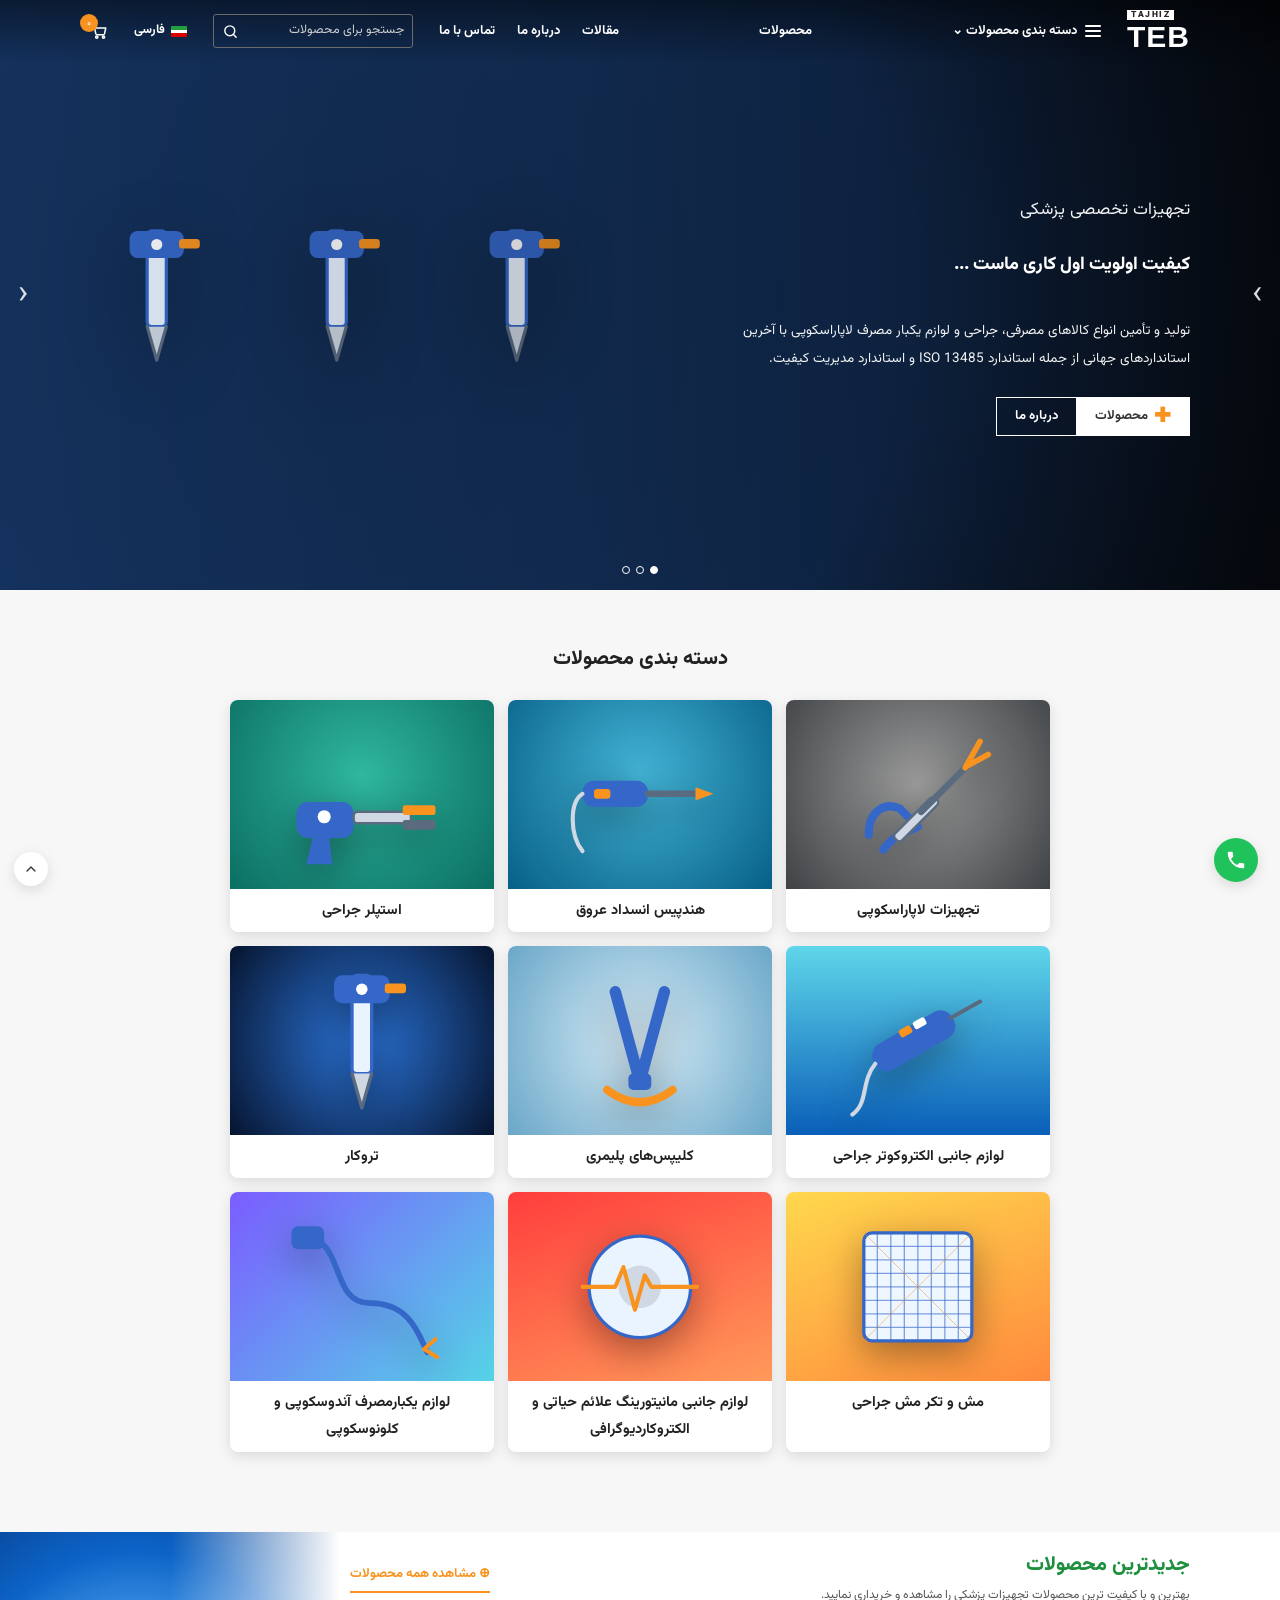
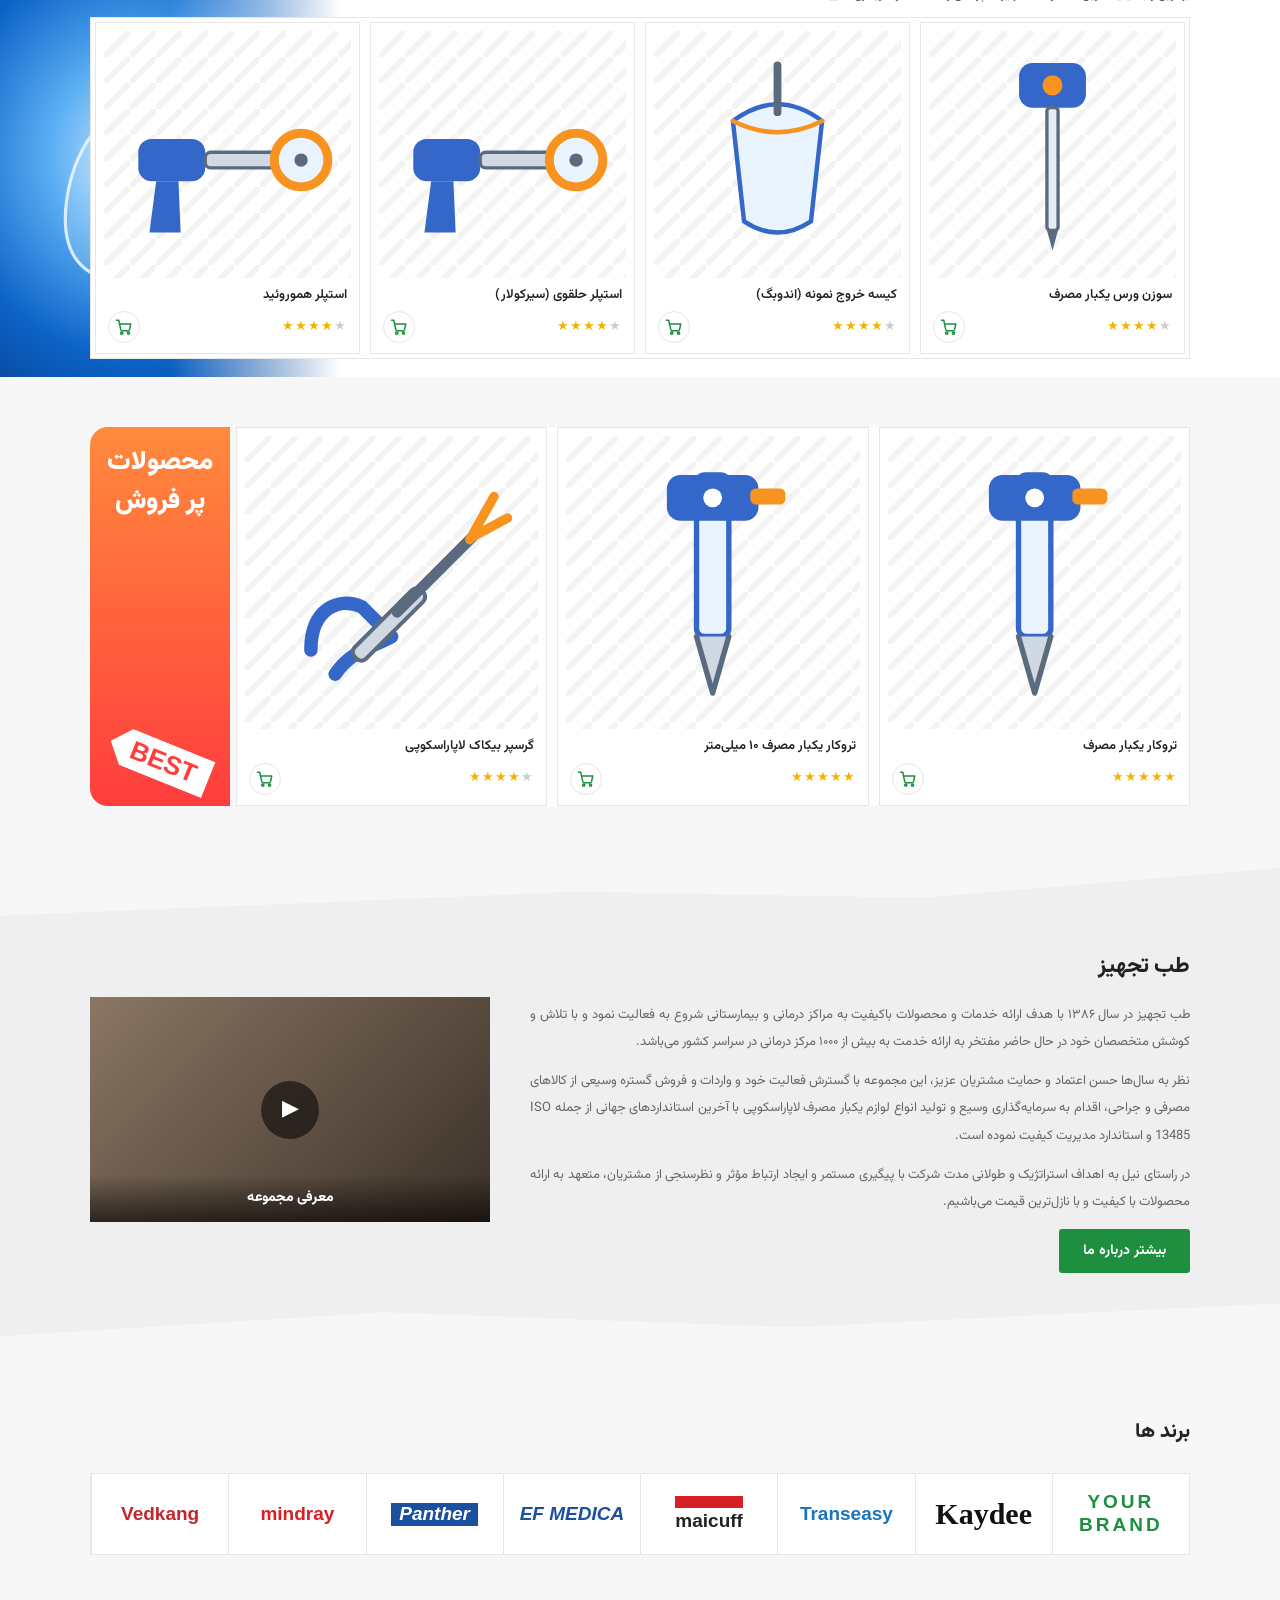
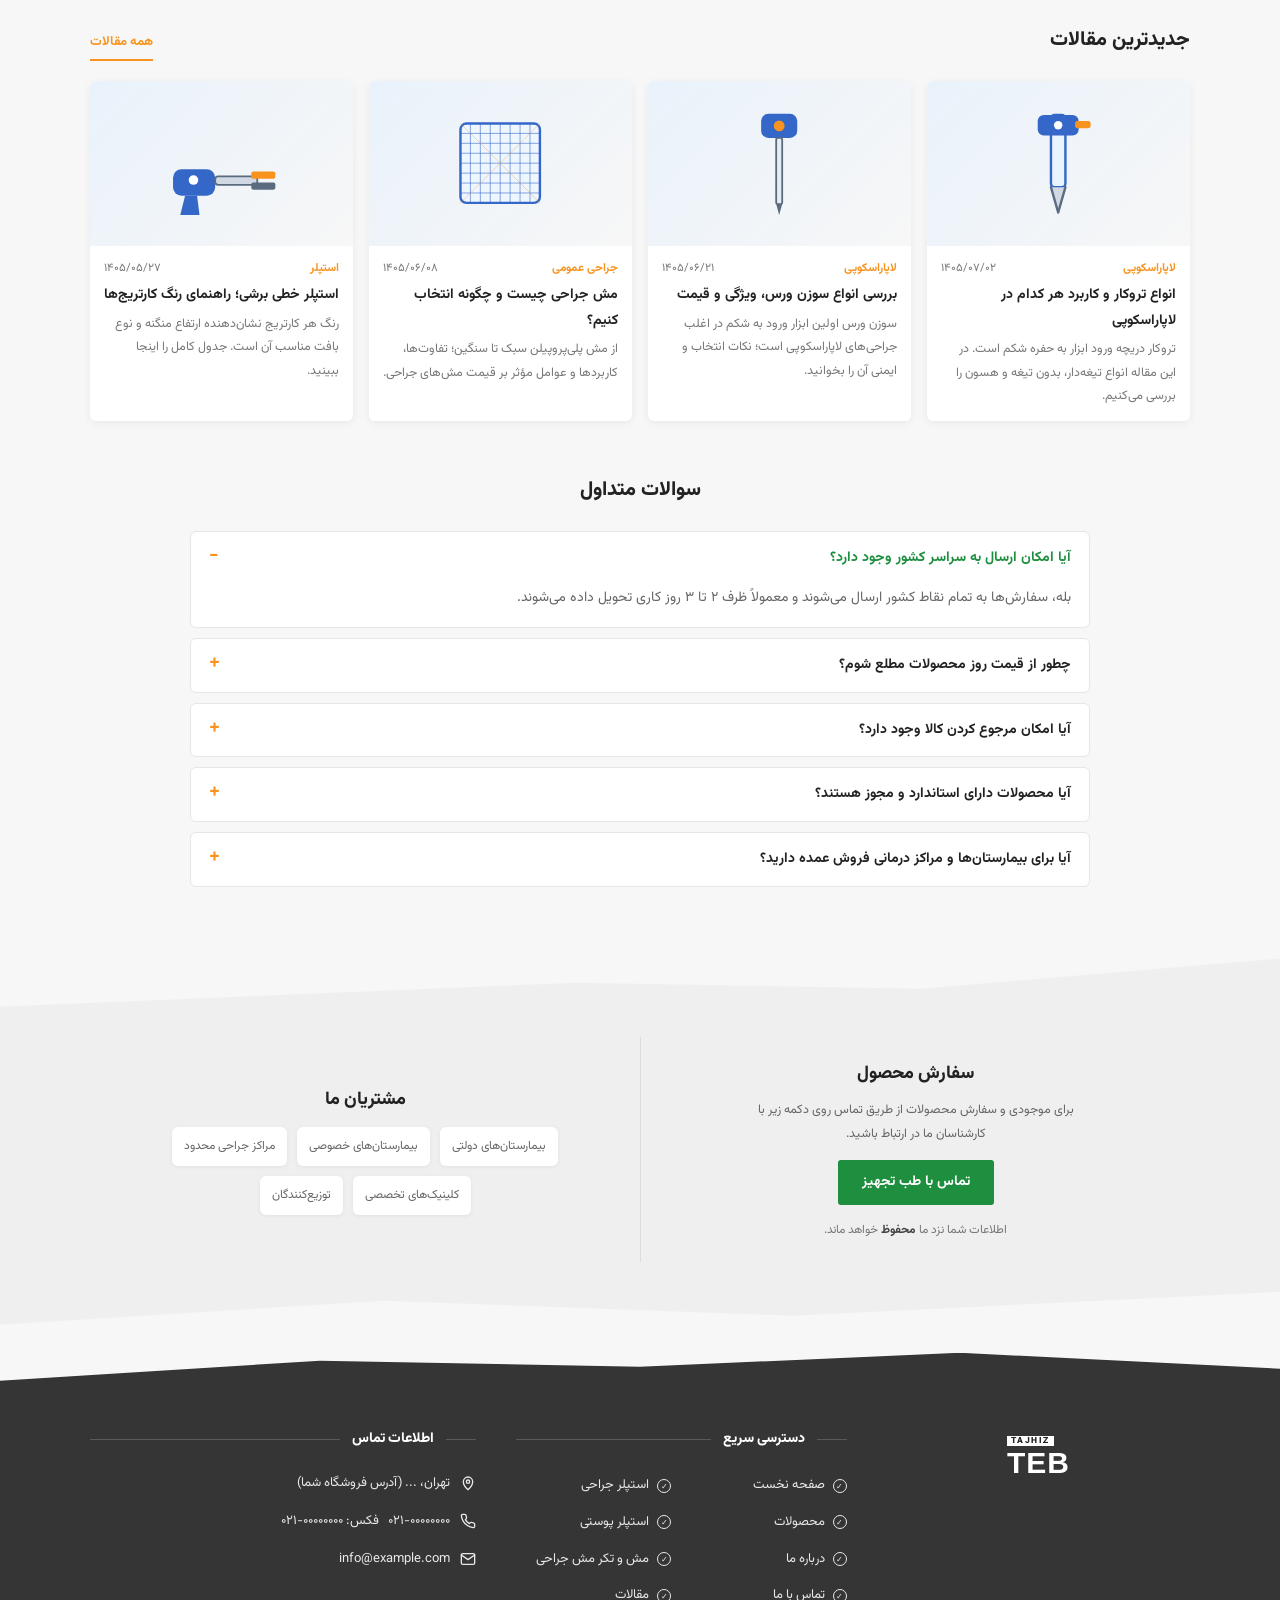
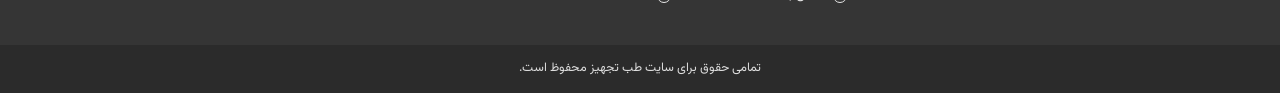
==== commit 3d103352: "Add PHP admin panel, shop page redesign, order/contact API, and code cleanup - Admin panel (no datab" ====
--- a/medical-shop/index.html
+++ b/medical-shop/index.html
@@ -4,43 +4,33 @@
 <meta charset="utf-8">
 <meta name="viewport" content="width=device-width, initial-scale=1">
 <title>{name} | تجهیزات تخصصی پزشکی</title>
-<meta name="description" content="تولید و فروش لوازم مصرفی و یکبار مصرف پزشکی، تجهیزات لاپاراسکوپی، استپلر جراحی، تروکار، مش و لوازم جانبی الکتروکوتر">
-<link rel="preconnect" href="https://fonts.googleapis.com"><link rel="preconnect" href="https://fonts.gstatic.com" crossorigin>
-<link href="https://fonts.googleapis.com/css2?family=Vazirmatn:wght@300;400;600;700;800;900&display=swap" rel="stylesheet">
+<meta name="description" content="فروش لوازم مصرفی و یکبار مصرف پزشکی، تجهیزات لاپاراسکوپی، استپلر جراحی، تروکار، مش و لوازم جانبی الکتروکوتر">
+<meta property="og:type" content="website">
+<meta property="og:title" content=" | تجهیزات تخصصی پزشکی">
+<meta property="og:description" content="فروش لوازم مصرفی و یکبار مصرف پزشکی، تجهیزات لاپاراسکوپی، استپلر جراحی، تروکار، مش و لوازم جانبی الکتروکوتر">
+<meta property="og:locale" content="fa_IR">
+<meta name="theme-color" content="#262626">
+<link rel="icon" href="assets/img/favicon.svg" type="image/svg+xml">
+<link rel="preload" href="assets/fonts/Vazirmatn-Variable.woff2" as="font" type="font/woff2" crossorigin>
 <link rel="stylesheet" href="assets/css/style.css">
-<script src="data/site.js"></script><script src="data/products.js"></script>
-<script src="assets/js/icons.js"></script><script src="assets/js/app.js"></script>
+<script src="data/content.js" defer></script>
+<script src="assets/js/icons.js" defer></script>
+<script src="assets/js/app.js" defer></script>
+<script src="assets/js/pages/home.js" defer></script>
 </head>
 <body class="home">
+<a class="skip" href="#main">رفتن به محتوا</a>
 <div id="site-header"></div>
-<main>
-<!-- Hero: عکس‌ها را با نام assets/img/hero-1.jpg ، hero-2.jpg ، hero-3.jpg بگذارید -->
-<section class="hero slider">
-  <div class="slide" data-img="assets/img/hero-1.jpg" style="background:radial-gradient(circle at 30% 50%,#4d7fc4,#14325e 55%,#0a1a33)">
-    <div class="fallback" data-icons="trocar,trocar,trocar"></div>
-    <div class="container"><div class="slide-txt"><span class="kicker">تجهیزات تخصصی پزشکی</span><h1 class="js-hero-title"></h1><p class="js-hero-text"></p>
-      <div class="hero-btns"><a href="shop.html"><i>✚</i> محصولات</a><a href="about.html">درباره ما</a></div></div></div>
-  </div>
-  <div class="slide" data-img="assets/img/hero-2.jpg" style="background:radial-gradient(circle at 30% 50%,#3fb7a6,#0d5a55 55%,#062b29)">
-    <div class="fallback" data-icons="stapler,cartridge"></div>
-    <div class="container"><div class="slide-txt"><span class="kicker">استپلرهای جراحی</span><h2>انواع استپلر خطی برشی، حلقوی، هموروئید و پوستی</h2><p>کارتریج در تمامی رنگ‌ها و ارتفاع منگنه با ضمانت اصالت کالا و ارسال سریع به سراسر کشور.</p>
-      <div class="hero-btns"><a href="shop.html?cat=stapler"><i>✚</i> مشاهده استپلرها</a><a href="contact.html">تماس با ما</a></div></div></div>
-  </div>
-  <div class="slide" data-img="assets/img/hero-3.jpg" style="background:radial-gradient(circle at 30% 50%,#6a6f78,#2a2d33 55%,#141518)">
-    <div class="fallback" data-icons="grasper,scalpel"></div>
-    <div class="container"><div class="slide-txt"><span class="kicker">لوازم یکبار مصرف لاپاراسکوپی</span><h2>گرسپر، دایسکتور، قیچی و هندپیس انسداد عروق</h2><p>تولید شده تحت سیستم مدیریت کیفیت ISO 13485، مستقیم از تولیدکننده و بدون واسطه.</p>
-      <div class="hero-btns"><a href="shop.html?cat=laparoscopy"><i>✚</i> محصولات</a><a href="${SITE.catalog}" class="js-catalog">دانلود کاتالوگ</a></div></div></div>
-  </div>
+<main id="main">
+<section class="hero slider" aria-label="اسلایدر"><div id="slides"></div>
   <button class="s-prev" aria-label="قبلی">›</button><button class="s-next" aria-label="بعدی">‹</button><div class="dots"></div>
 </section>
 
-<!-- Categories -->
 <section class="sec"><div class="container">
   <h2 class="title-c">دسته بندی محصولات</h2>
   <div class="cat-grid" id="cats"></div>
 </div></section>
 
-<!-- Newest -->
 <section class="newest">
   <div class="side-art" id="newest-art"></div>
   <div class="container inner">
@@ -49,60 +39,37 @@
   </div>
 </section>
 
-<!-- Best sellers -->
-<section class="sec" style="padding-top:0"><div class="container best">
-  <a class="best-tag" href="shop.html"><b>محصولات<br>پر فروش</b><span>BEST</span></a>
+<section class="sec sec-tight"><div class="container best">
+  <a class="best-tag" href="shop.html?sort=best"><b>محصولات<br>پر فروش</b><span>BEST</span></a>
   <div class="carousel"><div class="track" id="best"></div><button class="c-prev" aria-label="قبلی">›</button><button class="c-next" aria-label="بعدی">‹</button></div>
 </div></section>
 
-<!-- About (wave) — ویدیو: assets/img/about.jpg (کاور) و assets/video/about.mp4 -->
 <section class="wave"><div class="container about-row">
-  <div><h2 class="js-name"></h2>
-    <p class="js-about1"></p>
-    <p>نظر به سال‌ها حسن اعتماد و حمایت مشتریان عزیز، این مجموعه با گسترش فعالیت خود و واردات و فروش گستره وسیعی از کالاهای مصرفی و جراحی، اقدام به سرمایه‌گذاری وسیع و تولید انواع لوازم یکبار مصرف لاپاراسکوپی با آخرین استانداردهای جهانی از جمله ISO 13485 و استاندارد مدیریت کیفیت نموده است.</p>
-    <p>در راستای نیل به اهداف استراتژیک و طولانی مدت شرکت با پیگیری مستمر و ایجاد ارتباط مؤثر و نظرسنجی از مشتریان، متعهد به ارائه محصولات با کیفیت و با نازل‌ترین قیمت می‌باشیم.</p>
-  </div>
-  <div class="video" id="video"><div class="av"></div><span class="dur">۰۰:۵۹</span><span class="play">▶</span><span class="lbl">معرفی مجموعه</span></div>
+  <div><h2 id="about-title"></h2><div id="about-text"></div><a class="btn" href="about.html">بیشتر درباره ما</a></div>
+  <div class="video" id="video" role="button" tabindex="0" aria-label="پخش ویدیوی معرفی"><span class="play">▶</span><span class="lbl">معرفی مجموعه</span></div>
 </div></section>
 
-<!-- Brands -->
 <section class="sec"><div class="container">
   <h2 class="title-r">برند ها</h2>
   <div class="carousel"><div class="track brand-track" id="brands"></div><div class="c-dots"></div></div>
 </div></section>
 
-<!-- Blog -->
-<section class="sec" style="padding-top:10px"><div class="container">
-  <h2 class="title-r">جدیدترین مقالات</h2>
+<section class="sec sec-tight"><div class="container">
+  <div class="title-row"><h2 class="title-r">جدیدترین مقالات</h2><a class="more-link" href="blog.html">همه مقالات</a></div>
   <div class="posts" id="posts"></div>
 </div></section>
 
-<!-- Order + clients (wave) -->
+<section class="sec sec-tight" id="faq"><div class="container">
+  <h2 class="title-c">سوالات متداول</h2>
+  <div class="faq" id="faq-list"></div>
+</div></section>
+
 <section class="wave"><div class="container order-row">
   <div><h3>سفارش محصول</h3><p>برای موجودی و سفارش محصولات از طریق تماس روی دکمه زیر با کارشناسان ما در ارتباط باشید.</p>
-    <a class="btn js-call" href="#">تماس با ما</a><small>اطلاعات شما نزد ما <b>محفوظ</b> خواهد ماند.</small></div>
-  <div><h3>مشتریان ما</h3><div class="clients"><span>بیمارستان‌های دولتی</span><span>بیمارستان‌های خصوصی</span><span>مراکز جراحی محدود</span><span>کلینیک‌های تخصصی</span><span>توزیع‌کنندگان</span></div></div>
+    <a class="btn" id="call-btn" href="contact.html">تماس با ما</a><small>اطلاعات شما نزد ما <b>محفوظ</b> خواهد ماند.</small></div>
+  <div><h3>مشتریان ما</h3><div class="clients" id="clients"></div></div>
 </div></section>
 </main>
 <div id="site-footer"></div>
-<script>
-  $$("[data-icons]").forEach(el => el.innerHTML = `<div style="display:flex;gap:4%;align-items:center;justify-content:center;width:min(520px,48vw)">${el.dataset.icons.split(",").map(i => `<div style="flex:1">${icon(i)}</div>`).join("")}</div>`);
-  $$(".js-hero-title").forEach(e => e.textContent = SITE.heroTitle);
-  $$(".js-hero-text").forEach(e => e.textContent = SITE.heroText);
-  $$(".js-catalog").forEach(e => e.href = SITE.catalog);
-  $$(".js-call").forEach(e => { e.href = "tel:" + SITE.phoneRaw; e.textContent = "تماس با " + SITE.name; });
-  $$(".js-name").forEach(e => e.textContent = SITE.name);
-  $$(".js-about1").forEach(e => e.textContent = `${SITE.name} در سال ${SITE.foundedYear} با هدف ارائه خدمات و محصولات باکیفیت به مراکز درمانی و بیمارستانی شروع به فعالیت نمود و با تلاش و کوشش متخصصان خود در حال حاضر مفتخر به ارائه خدمت به بیش از ۱۰۰۰ مرکز درمانی در سراسر کشور می‌باشد.`);
-  const byIds = ids => ids.map(id => PRODUCTS.find(p => p.id === id)).filter(Boolean);
-  $("#cats").innerHTML = CATEGORIES.map(catCard).join("");
-  $("#newest").innerHTML = byIds(HOME.newest).map(card).join("");
-  $("#best").innerHTML = byIds(HOME.best).map(card).join("");
-  $("#brands").innerHTML = BRANDS.concat(BRANDS).map(brandCard).join("");
-  $("#posts").innerHTML = POSTS.map(p => `<a class="post" href="blog.html#post-${p.id}"><div class="pi">${imgOr(`assets/img/blog/${p.id}.jpg`, p.title, p.icon)}</div><div class="post-b"><div class="meta"><span>${p.cat}</span><span>${p.date}</span></div><h3>${p.title}</h3><p>${p.excerpt}</p></div></a>`).join("");
-  $("#newest-art").innerHTML = imgOr("assets/img/newest-side.jpg", "", "lungs");
-  const v = $("#video");
-  probe("assets/img/about.jpg", src => v.insertAdjacentHTML("afterbegin", `<img src="${src}" alt="">`));
-  v.onclick = () => { v.innerHTML = `<video src="assets/video/about.mp4" controls autoplay playsinline style="background:#000"></video>`; v.querySelector("video").onerror = () => alert("فایل ویدیو را در assets/video/about.mp4 قرار دهید."); };
-</script>
 </body>
 </html>
--- a/medical-shop/assets/css/style.css
+++ b/medical-shop/assets/css/style.css
@@ -22,6 +22,7 @@
   --ill-accent:#f7931e;
   --font:"Vazirmatn",Tahoma,sans-serif;
 }
+@font-face{font-family:"Vazirmatn";src:url("../fonts/Vazirmatn-Variable.woff2") format("woff2");font-weight:100 900;font-display:swap}
 *{box-sizing:border-box;margin:0;padding:0}
 html{scroll-behavior:smooth}
 body{font-family:var(--font);color:var(--text);background:var(--bg);direction:rtl;line-height:1.9;font-size:14px;overflow-x:hidden}
@@ -33,6 +34,15 @@
 .btn:hover{background:var(--primary-dark)}
 .btn.accent{background:var(--accent)}.btn.accent:hover{background:var(--accent-dark)}
 .sec{padding:50px 0}
+.sec-tight{padding-top:0}.sec-top{padding-top:10px}
+.skip{position:absolute;right:8px;top:-60px;z-index:999;background:#fff;padding:8px 14px;border-radius:4px}.skip:focus{top:8px}
+.muted{color:var(--muted);font-size:12.5px;display:block}
+.hp{position:absolute!important;width:1px!important;height:1px!important;padding:0!important;border:0!important;overflow:hidden;clip-path:inset(50%)}
+.btn-block{width:100%}
+.btn:disabled{opacity:.6;cursor:wait}
+:focus-visible{outline:2px solid var(--accent);outline-offset:2px}
+.title-row{display:flex;justify-content:space-between;align-items:baseline;gap:12px}
+.title-row .more-link{margin:0}
 .title-c{text-align:center;font-size:20px;font-weight:800;margin-bottom:22px}
 .title-r{font-size:20px;font-weight:800;margin-bottom:22px}
 
@@ -89,6 +99,7 @@
 .slide .fallback{position:absolute;inset:0;display:flex;align-items:center;justify-content:flex-end;padding-left:6%}
 .slide .fallback svg{width:min(460px,46vw);opacity:.95;filter:drop-shadow(0 20px 40px rgba(0,0,0,.4))}
 .slide.has-img .fallback{display:none}
+.fb-icons{display:flex;gap:4%;align-items:center;justify-content:center;width:min(520px,48vw)}.fb-icons>div{flex:1}
 .slide .container{position:relative;z-index:2;height:100%}
 .slide-txt{height:100%;display:flex;flex-direction:column;justify-content:center;color:#fff;max-width:460px;padding-top:40px}
 .slide-txt .kicker{font-size:17px;margin-bottom:22px;opacity:.95}
@@ -118,7 +129,7 @@
 .cat-card b{display:block;text-align:center;padding:8px;font-size:14.5px;font-weight:700}
 
 /* ---------- Product card (سفید، حاشیه نازک، ستاره) ---------- */
-.grid{display:grid;grid-template-columns:repeat(auto-fill,minmax(190px,1fr));gap:14px}
+.grid{--cols:3;display:grid;grid-template-columns:repeat(var(--cols),minmax(0,1fr));gap:20px}
 .p-card{background:#fff;border:1px solid var(--line);position:relative;display:flex;flex-direction:column;transition:.25s;padding:8px}
 .p-card:hover{box-shadow:var(--shadow);z-index:2}
 .p-img{display:block;aspect-ratio:1.25;position:relative;padding:12px;
@@ -185,6 +196,7 @@
 .video:hover .play{background:var(--accent);transform:scale(1.08)}
 .video .dur{position:absolute;top:10px;left:14px;color:#fff;font-weight:800;font-size:15px}
 .video .av{position:absolute;top:10px;right:10px;width:30px;height:30px;border-radius:50%;background:#ddd}
+.video video{background:#000}.video-missing{position:absolute;inset:0;display:grid;place-items:center;color:#fff}
 .video .lbl{position:absolute;inset:auto 0 0 0;color:#fff;text-align:center;padding:10px;font-weight:800;background:linear-gradient(transparent,rgba(0,0,0,.6))}
 .order-row{display:grid;grid-template-columns:1fr 1fr;align-items:center;text-align:center}
 .order-row>div{padding:20px 30px}
@@ -243,8 +255,6 @@
 .f-contact p{display:flex;gap:10px;align-items:flex-start;margin-bottom:12px;line-height:2}
 .f-contact svg{flex-shrink:0;margin-top:5px}
 .copy{background:var(--footer-bottom);padding:12px 0;text-align:center;font-size:12.5px;color:#ddd}
-.lang-bar{background:#fff;color:#555;text-align:center;padding:8px;font-size:12px;display:flex;gap:20px;justify-content:center}
-.lang-bar span{display:flex;align-items:center;gap:4px}
 .float-call{position:fixed;right:22px;bottom:18px;width:44px;height:44px;border-radius:50%;background:var(--call);color:#fff;display:grid;place-items:center;z-index:40;box-shadow:var(--shadow);animation:pulse 2s infinite}
 .float-wa{position:fixed;right:22px;bottom:72px;width:44px;height:44px;border-radius:50%;background:#25d366;color:#fff;display:grid;place-items:center;z-index:40;box-shadow:var(--shadow);font-weight:900;font-size:12px;opacity:0;visibility:hidden;transition:.3s}
 body.scrolled .float-wa{opacity:1;visibility:visible}
@@ -254,23 +264,9 @@
 #toast.show{transform:translate(50%,0)}#toast span{color:var(--call);font-weight:900}#toast a{color:var(--accent);font-weight:700;white-space:nowrap}
 
 /* ---------- Inner pages ---------- */
-.page-head{background:linear-gradient(rgba(0,0,0,.5),rgba(0,0,0,.5)),radial-gradient(circle at 25% 50%,#2b74d8,#06142f);color:#fff;padding:40px 0;margin-bottom:30px}
-.page-head h1{font-size:22px;font-weight:800}
+.page-head{background:#5a5a5a;color:#fff;padding:26px 0;margin-bottom:30px;text-align:center}
+.page-head h1{font-size:19px;font-weight:800}
 .crumb{font-size:12.5px;opacity:.85}.crumb a:hover{color:var(--accent)}
-.shop{display:grid;grid-template-columns:250px 1fr;gap:20px;align-items:start}
-.side{position:sticky;top:80px;display:grid;gap:14px}
-.box{background:#fff;border-radius:6px;padding:16px;border:1px solid var(--line)}
-.box h4{font-size:14px;margin-bottom:8px;padding-bottom:6px;border-bottom:2px solid var(--accent);display:inline-block}
-.box a,.box label{display:flex;justify-content:space-between;align-items:center;padding:4px 0;font-size:13px;color:#555;cursor:pointer}
-.box a.on,.box a:hover{color:var(--primary);font-weight:700}
-.box a.child{padding-right:14px;font-size:12.5px}
-.box em{font-style:normal;background:var(--bg);border-radius:20px;font-size:11px;padding:0 8px}
-.toolbar{display:flex;align-items:center;justify-content:space-between;gap:12px;background:#fff;border:1px solid var(--line);border-radius:6px;padding:8px 14px;margin-bottom:14px;flex-wrap:wrap}
-.toolbar .sorts{display:flex;gap:4px;flex-wrap:wrap;align-items:center;font-size:13px}
-.toolbar .sorts button{border:0;background:none;padding:5px 10px;border-radius:4px;cursor:pointer;color:var(--muted)}
-.toolbar .sorts button.on{background:var(--primary);color:#fff}
-.empty{background:#fff;border-radius:6px;padding:50px;text-align:center;color:var(--muted)}
-.filter-toggle{display:none}
 
 .pd{display:grid;grid-template-columns:1fr 1.1fr;gap:30px;background:#fff;border:1px solid var(--line);border-radius:6px;padding:24px}
 .pd-gal .main{aspect-ratio:1.1;border:1px solid var(--line);padding:40px;position:relative;background:#fff}
@@ -332,6 +328,66 @@
 .stat{background:#fff;border-radius:6px;padding:22px;text-align:center;border:1px solid var(--line)}
 .stat b{display:block;font-size:30px;font-weight:900;color:var(--primary)}
 
+
+/* ---------- Shop (مطابق طرح: هدر خاکستری با لینک دسته‌ها) ---------- */
+.shop-head{background:#5a5a5a;color:#fff;padding:22px 0 18px;text-align:center}
+.shop-head h1{font-size:17px;font-weight:800;margin-bottom:10px}
+.shop-cats{display:flex;flex-wrap:wrap;justify-content:center;gap:4px 28px;font-weight:700;font-size:13px;line-height:2.6}
+.shop-cats a:hover,.shop-cats a.on{color:var(--accent)}
+.shop-bar{display:flex;justify-content:space-between;align-items:center;gap:12px;padding:30px 0 22px;flex-wrap:wrap}
+.crumb-dark,.shop-bar .crumb{color:#777;font-size:13px}.crumb-dark b,.shop-bar .crumb b{color:#222}
+.crumb-dark{display:block;padding:24px 0 16px}
+.shop-tools{display:flex;align-items:center;gap:22px}
+.cols{display:flex;gap:10px;align-items:center}
+.cols button{display:grid;gap:2px;background:none;border:0;cursor:pointer;padding:2px;opacity:.35}
+.cols button.on,.cols button:hover{opacity:1}
+.cols button i{display:block;background:#333;width:6px;height:6px}
+.cols [data-cols="2"]{grid-template-columns:repeat(2,7px)}.cols [data-cols="2"] i{width:7px;height:7px}
+.cols [data-cols="3"]{grid-template-columns:repeat(3,4px)}.cols [data-cols="3"] i{width:4px;height:4px}
+.cols [data-cols="4"]{grid-template-columns:repeat(4,3px)}.cols [data-cols="4"] i{width:3px;height:3px}
+.filter-btn{display:flex;align-items:center;gap:6px;background:none;border:0;cursor:pointer;font-weight:800;font-size:13px}
+.filter-btn em{font-style:normal;background:var(--accent);color:#fff;border-radius:10px;min-width:18px;font-size:11px;text-align:center}
+.result-count{color:var(--muted);font-size:12.5px;margin:-10px 0 12px}
+.grid .p-card{padding:12px;border-radius:4px}
+.grid .p-img{aspect-ratio:1.3}
+.grid .p-zoom{border-radius:4px;width:38px;height:38px;border:1px solid var(--line);box-shadow:none}
+.pager{display:flex;justify-content:center;gap:6px;margin:26px 0 10px}
+.pager a{min-width:36px;height:36px;display:grid;place-items:center;border:1px solid var(--line);background:#fff;border-radius:4px}
+.pager a.on,.pager a:hover{background:var(--dark);color:#fff;border-color:var(--dark)}
+.drawer{position:fixed;inset:0;z-index:120;visibility:hidden}
+.drawer-in{position:absolute;top:0;left:0;bottom:0;width:320px;max-width:88vw;background:#fff;padding:18px;overflow:auto;transform:translateX(-100%);transition:.3s;z-index:2;display:grid;gap:14px;align-content:start}
+.drawer-bg{position:absolute;inset:0;background:rgba(0,0,0,.45);opacity:0;transition:.3s}
+.drawer.open{visibility:visible}.drawer.open .drawer-in{transform:none}.drawer.open .drawer-bg{opacity:1}
+.drawer-head{display:flex;justify-content:space-between;align-items:center;font-size:15px;border-bottom:1px solid var(--line);padding-bottom:10px}
+.drawer-head button{border:0;background:var(--bg);width:32px;height:32px;border-radius:50%;cursor:pointer}
+.box{background:#fff;border-radius:6px;padding:16px;border:1px solid var(--line)}
+.box h4{font-size:14px;margin-bottom:8px;padding-bottom:6px;border-bottom:2px solid var(--accent);display:inline-block}
+.box>div>a{display:flex;justify-content:space-between;align-items:center;padding:4px 0;font-size:13px;color:#555}
+.box>div>a.on,.box>div>a:hover{color:var(--primary);font-weight:700}
+.box a.child{padding-right:14px;font-size:12.5px}
+.box em{font-style:normal;background:var(--bg);border-radius:20px;font-size:11px;padding:0 8px}
+.box select{width:100%;border:1px solid #ddd;border-radius:4px;padding:8px;background:#fff}
+.check{display:flex;gap:8px;align-items:center;cursor:pointer;font-size:13px}
+.empty{background:#fff;border:1px solid var(--line);border-radius:6px;padding:50px 20px;text-align:center;color:var(--muted);grid-column:1/-1}
+.empty a:not(.btn){color:var(--primary);font-weight:700}
+.empty h3{color:var(--text);margin-bottom:6px}.empty .btn{margin-top:14px}
+.empty-ic{width:110px;margin:0 auto 10px}.empty-ic.ok{width:70px;height:70px;border-radius:50%;background:var(--primary);color:#fff;display:grid;place-items:center;font-size:34px}
+.cart-wrap.is-empty{display:block}
+.form-msg{font-size:13px;min-height:1em}.form-msg.err{color:#d33}.form-msg.ok{color:var(--primary);font-weight:700}
+.pd-meta .ok{color:var(--primary)}.pd-meta .no{color:#d33}
+.faq-wide{max-width:none}
+
+/* Post + 404 */
+.post-page article{background:#fff;border:1px solid var(--line);border-radius:6px;padding:24px;max-width:860px;margin:auto}
+.post-cover{aspect-ratio:16/7;background:linear-gradient(135deg,#e9f2fb,#f7f7f7);border-radius:6px;display:grid;place-items:center;padding:24px;overflow:hidden;position:relative}
+.post-cover img{position:absolute;inset:0;width:100%;height:100%;object-fit:cover}.post-cover svg{height:100%}
+.post-meta{display:flex;gap:16px;color:var(--muted);font-size:12.5px;margin:14px 0 4px}.post-meta span:first-child{color:var(--accent);font-weight:700}
+.post-page h1{font-size:22px;line-height:1.7;margin-bottom:12px}
+.post-body p{margin-bottom:12px;text-align:justify;line-height:2.2;color:#333}
+.nf{text-align:center;padding:70px 0}.nf b{font-size:90px;font-weight:900;color:var(--accent);line-height:1}
+.nf h1{font-size:22px;margin:8px 0}.nf p{color:var(--muted);margin-bottom:18px}
+.nf-search{display:flex;gap:8px;max-width:420px;margin:0 auto 14px}.nf-search input{flex:1;border:1px solid #ddd;border-radius:4px;padding:8px 12px;min-width:0}
+
 /* ---------- Responsive ---------- */
 @media (max-width:1100px){
   .hnav,.search,.lang{display:none}.burger{display:flex}.hdr{justify-content:space-between}
@@ -339,12 +395,12 @@
   .brand-track{grid-auto-columns:25%}
 }
 @media (max-width:900px){
+  .grid{--cols:2!important}.cols [data-cols="4"]{display:none}
   .cat-grid{grid-template-columns:repeat(2,1fr)}.track{grid-auto-columns:calc((100% - 20px)/3)}
   .about-row{grid-template-columns:1fr}.posts{grid-template-columns:1fr 1fr}
   .best{grid-template-columns:1fr}.best-tag{grid-column:1;border-radius:12px;flex-direction:row;padding:12px 20px}.best-tag span{font-size:18px}
   .best .carousel{grid-row:2}.best .track{grid-auto-columns:calc((100% - 10px)/2)}
   .f-grid{grid-template-columns:1fr 1fr}.f-brand{grid-column:1/-1}
-  .shop{grid-template-columns:1fr}.side{position:static;display:none}.side.open{display:grid}.filter-toggle{display:inline-flex}
   .pd{grid-template-columns:1fr}.cart-wrap{grid-template-columns:1fr}.contact-grid{grid-template-columns:1fr}
   .related .track{grid-auto-columns:calc((100% - 20px)/3)}
 }
@@ -358,7 +414,7 @@
   .newest .head{flex-direction:column}.more-link{margin-top:0}
   .order-row{grid-template-columns:1fr}.order-row>div:first-child{border-left:0;border-bottom:1px solid #ddd}
   .posts{grid-template-columns:1fr}.f-grid{grid-template-columns:1fr}
-  .grid{grid-template-columns:1fr 1fr;gap:8px}
+  .grid{gap:8px}.cols{display:none}.shop-cats{gap:0 16px;font-size:12px}
   .ci-row{grid-template-columns:64px 1fr}.ci-row .pic{width:64px;height:64px}
   .form .two,.guar{grid-template-columns:1fr}.spec-table td:first-child{width:auto}
   .wave{padding:70px 0}
